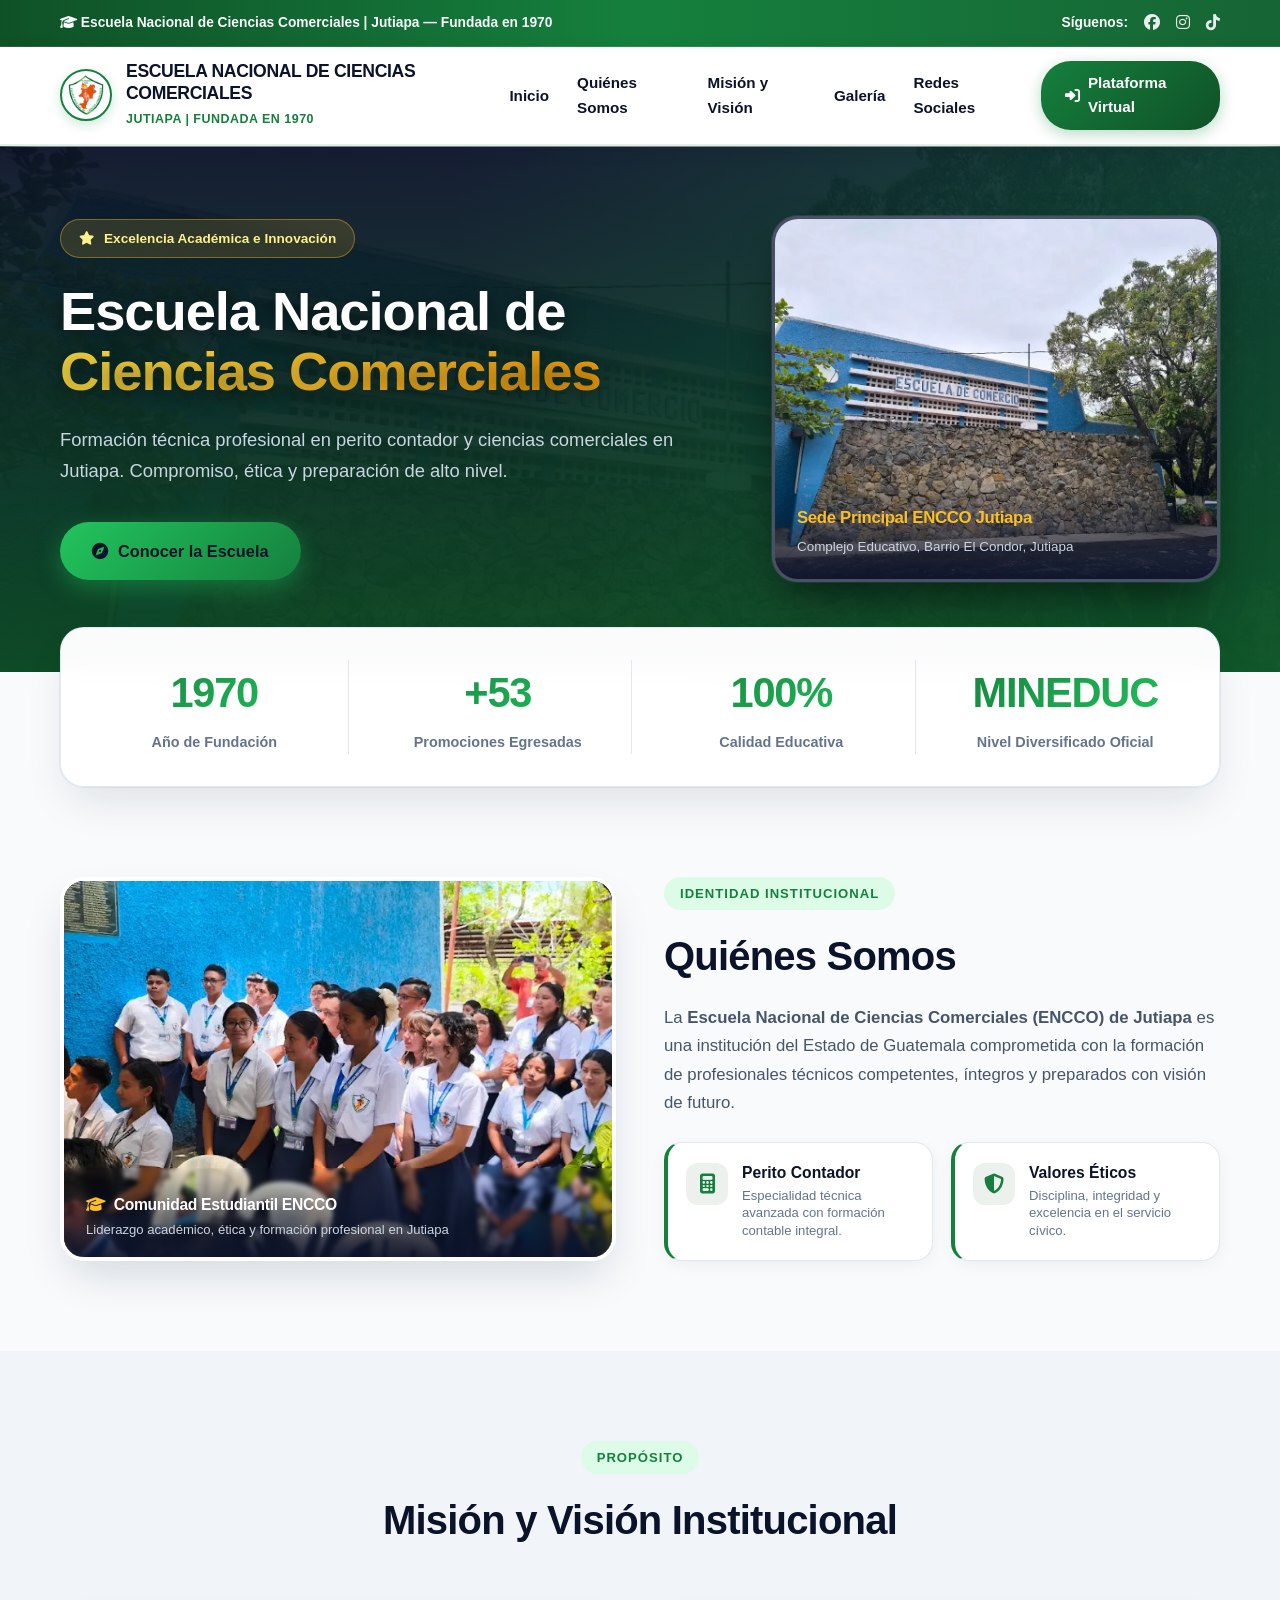
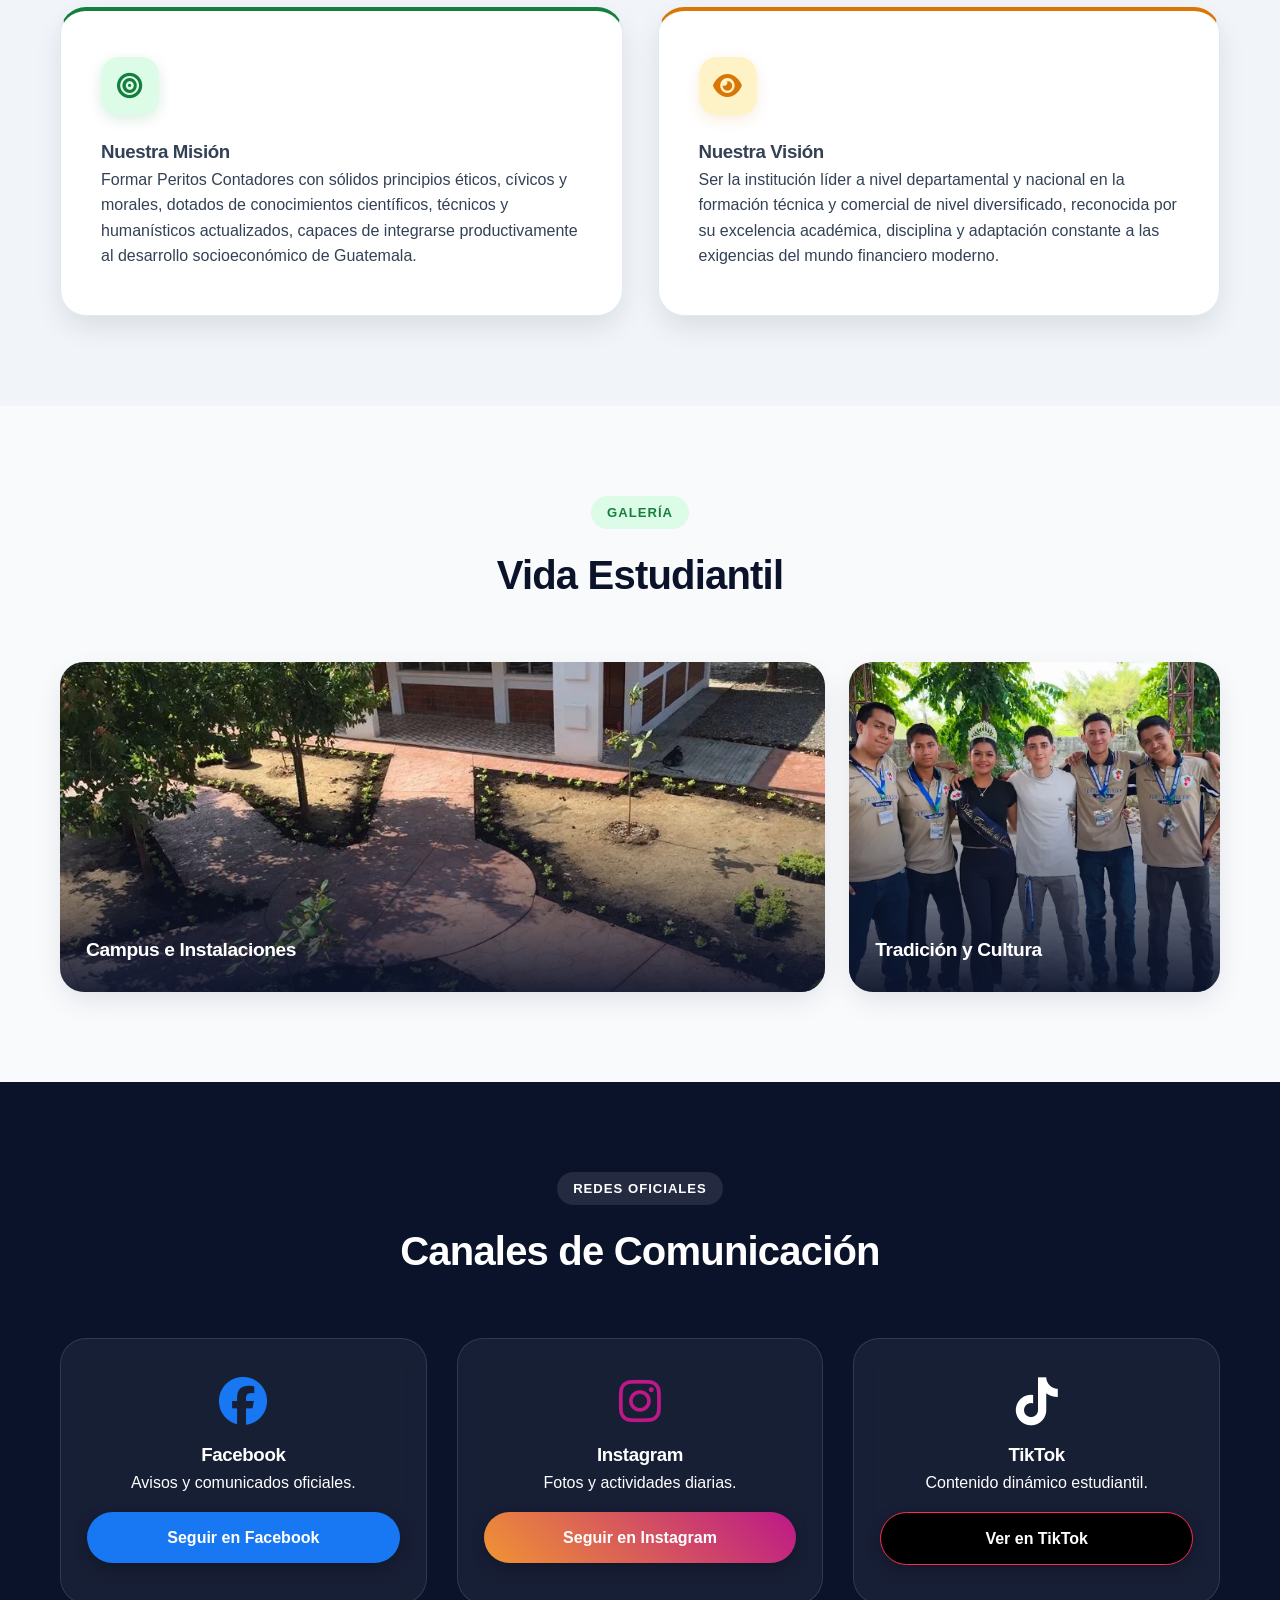
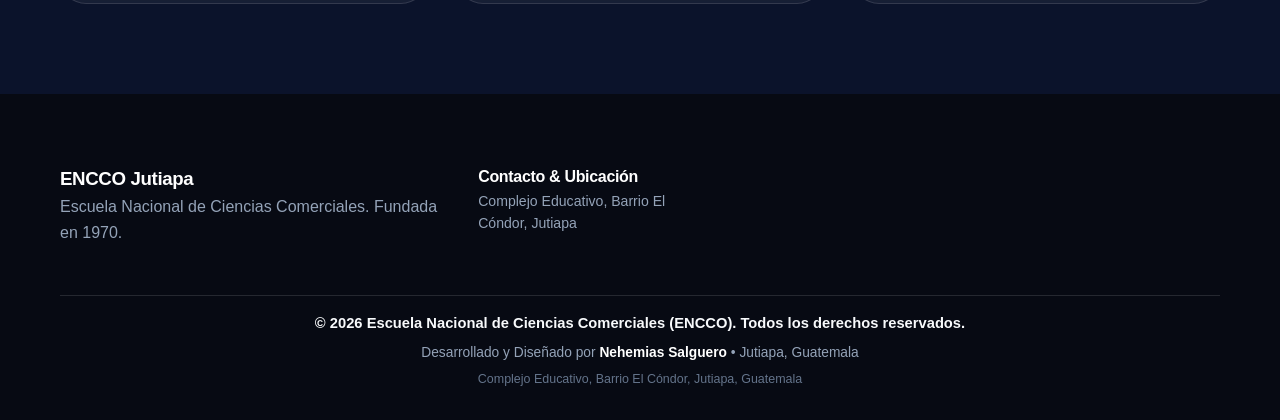
==== bloqueo-notas.html @ f2e64405 "perf+feat(v303): Firebase Auth users table, backup tracker, single-write RTDB, lazy 2026 patches, at" ====
<!DOCTYPE html>
<html lang="es">
<head>
    <meta charset="UTF-8">
    <!-- Protección Anti-Clickjacking y Secuestro de Sesión -->
    <script>
        if (window.top !== window.self) {
            try { window.top.location = window.self.location; } catch(e) { window.location = window.self.location; }
        }
    </script>

    <!-- GUARDIA DE SESIÓN Y CONTROL DE ACCESO ESTRICTO (RBAC) CON PUENTE MULTI-VENTANA -->
    <script>
        (function() {
            try {
                // 1. Resolver usuario y rol desde sessionStorage, localStorage, puente o window.opener
                var authUser = sessionStorage.getItem('ENCCO_AUTH_USER') || localStorage.getItem('ENCCO_AUTH_USER');
                var authRole = sessionStorage.getItem('ENCCO_AUTH_ROLE') || localStorage.getItem('ENCCO_AUTH_ROLE');
                var authToken = sessionStorage.getItem('ENCCO_AUTH_TOKEN') || localStorage.getItem('ENCCO_AUTH_TOKEN');

                // Si no está directamente, verificar puente seguro
                if (!authUser) {
                    try {
                        var bridgeRaw = localStorage.getItem('ENCCO_AUTH_BRIDGE');
                        if (bridgeRaw) {
                            var bridge = JSON.parse(bridgeRaw);
                            if (bridge && bridge.user && (Date.now() - (bridge.timestamp || 0) < 300000)) {
                                authUser = JSON.stringify(bridge.user);
                                authRole = bridge.role || (bridge.user ? bridge.user.role : '');
                                authToken = bridge.token || '';
                            }
                        }
                    } catch(bErr) {
                        console.warn("Aviso al procesar puente de autenticación:", bErr);
                    }
                }

                // Si aún no está, intentar leer de la ventana padre (window.opener)
                if (!authUser && window.opener) {
                    try {
                        var opUser = window.opener.sessionStorage.getItem('ENCCO_AUTH_USER') || window.opener.localStorage.getItem('ENCCO_AUTH_USER');
                        var opRole = window.opener.sessionStorage.getItem('ENCCO_AUTH_ROLE') || window.opener.localStorage.getItem('ENCCO_AUTH_ROLE');
                        var opToken = window.opener.sessionStorage.getItem('ENCCO_AUTH_TOKEN') || window.opener.localStorage.getItem('ENCCO_AUTH_TOKEN');
                        if (opUser) {
                            authUser = opUser;
                            authRole = opRole;
                            authToken = opToken;
                        }
                    } catch(opErr) {}
                }

                // Si no se encuentra ninguna sesión o el token está alterado, redirigir al index
                if (!authUser) {
                    try { sessionStorage.clear(); localStorage.clear(); } catch(e) {}
                    console.warn("[Seguridad] Acceso sin sesión autenticada. Redirigiendo a index.html");
                    window.location.replace('index.html');
                    return;
                }

                // Verificación de estructura del token institucional
                if (authToken && typeof authToken === 'string') {
                    var parts = authToken.split('.');
                    if (parts.length !== 2 || !parts[0] || !parts[1] || parts[1].length !== 64) {
                        try { sessionStorage.clear(); localStorage.clear(); } catch(e) {}
                        window.location.replace('index.html');
                        return;
                    }
                }

                // Si se encontró sesión, conservarla en AMBOS almacenamientos
                if (authUser) {
                    try {
                        sessionStorage.setItem('ENCCO_AUTH_USER', authUser);
                        localStorage.setItem('ENCCO_AUTH_USER', authUser);
                        if (authRole) {
                            sessionStorage.setItem('ENCCO_AUTH_ROLE', authRole);
                            localStorage.setItem('ENCCO_AUTH_ROLE', authRole);
                        }
                        if (authToken) {
                            sessionStorage.setItem('ENCCO_AUTH_TOKEN', authToken);
                            localStorage.setItem('ENCCO_AUTH_TOKEN', authToken);
                        }
                    } catch(saveErr) {}
                }

                // Limpiar solo el puente temporal
                try {
                    localStorage.removeItem('ENCCO_AUTH_BRIDGE');
                } catch(e) {}

                // 2. Extraer objeto de usuario y validar rol / permisos
                var parsedUser = {};
                try {
                    parsedUser = JSON.parse(authUser);
                } catch(e) {}

                var roleLower = (authRole || parsedUser.role || parsedUser.rol || '').trim().toLowerCase();
                var usernameLower = (parsedUser.username || '').trim().toLowerCase();
                var allowedRoles = ['director', 'direccion', 'secretaria', 'admin', 'administrador', 'super_usuario'];
                var isAuthorized = allowedRoles.includes(roleLower) || ['nehemias', 'director', 'admin', 'secretaria'].includes(usernameLower);

                // Comprobar si tiene permiso granular específico de bloqueo de bimestres
                if (!isAuthorized) {
                    if (parsedUser.permissions && Array.isArray(parsedUser.permissions)) {
                        isAuthorized = parsedUser.permissions.includes('grade-lock') || parsedUser.permissions.includes('grade_lock');
                    }
                    if (!isAuthorized && parsedUser.permissionLevels && typeof parsedUser.permissionLevels === 'object') {
                        var lvl = parsedUser.permissionLevels['grade-lock'] || parsedUser.permissionLevels['grade_lock'];
                        isAuthorized = (lvl === 'edit' || lvl === 'view');
                    }
                }

                if (!isAuthorized) {
                    window.location.replace('plataforma.html?auth_denied=bloqueo_notas_restricted');
                    return;
                }

                window.__ENCCO_CURRENT_USER = parsedUser;
                window.__ENCCO_CURRENT_ROLE = roleLower;

            } catch(e) {
                console.warn("Error en verificación de sesión:", e);
            }

            // Blindaje contra retroceso mediante el botón 'Atrás'
            window.addEventListener('pageshow', function() {
                if (!sessionStorage.getItem('ENCCO_AUTH_USER') && !localStorage.getItem('ENCCO_AUTH_USER')) {
                    window.location.replace('index.html');
                }
            });
            window.addEventListener('popstate', function() {
                if (!sessionStorage.getItem('ENCCO_AUTH_USER') && !localStorage.getItem('ENCCO_AUTH_USER')) {
                    window.location.replace('index.html');
                }
            });
        })();
    </script>
    <meta name="viewport" content="width=device-width, initial-scale=1.0, maximum-scale=1.0, user-scalable=no, viewport-fit=cover">
    <title>Control de Bloqueo y Bimestre Activo - ENCCO Jutiapa 1970 | MINEDUC</title>
    <meta name="theme-color" content="#d97706">
    <meta http-equiv="Content-Security-Policy" content="default-src 'self' 'unsafe-inline' 'unsafe-eval' https: data: blob:; script-src 'self' 'unsafe-inline' 'unsafe-eval' https://cdnjs.cloudflare.com https://cdn.jsdelivr.net https://www.gstatic.com; style-src 'self' 'unsafe-inline' https://cdnjs.cloudflare.com https://fonts.googleapis.com; font-src 'self' https://cdnjs.cloudflare.com https://fonts.gstatic.com data:; img-src 'self' data: blob: https:; connect-src 'self' https: wss:;">
    <meta name="author" content="Nehemias Salguero, Jutiapa, Guatemala">
    <meta name="copyright" content="© 2026 Nehemias Salguero. Jutiapa, Guatemala. Todos los derechos reservados.">
    <meta http-equiv="X-Frame-Options" content="DENY">
    <meta http-equiv="X-Content-Type-Options" content="nosniff">
    <meta http-equiv="Cache-Control" content="no-cache, no-store, must-revalidate">
    <link rel="icon" type="image/png" href="logo.png">

    <!-- Google Fonts & FontAwesome -->
    <link rel="preconnect" href="https://fonts.googleapis.com">
    <link rel="preconnect" href="https://fonts.gstatic.com" crossorigin>
    <link href="https://fonts.googleapis.com/css2?family=Plus+Jakarta+Sans:wght@400;500;600;700;800&family=Outfit:wght@500;600;700;800&display=swap" rel="stylesheet">
    <link rel="stylesheet" href="https://cdnjs.cloudflare.com/ajax/libs/font-awesome/6.4.0/css/all.min.css">
    
    <!-- Estilos Oficiales del Sistema -->
    <link rel="stylesheet" href="styles.css?v=20260907_v158_boletines_media_carta">

    <!-- Firebase Modular SDK v10 -->
    <script type="module">
        try {
            import("https://www.gstatic.com/firebasejs/10.13.0/firebase-app.js").then(appMod => {
                import("https://www.gstatic.com/firebasejs/10.13.0/firebase-firestore.js").then(fsMod => {
                    const firebaseConfig = {
                        apiKey: atob("QUl6YVN5QTRvcGJiV2trSzVGbkZ1ek15WjkzNGhJWml1UXBHZTBR"),
                        authDomain: "encco-jutiapa-live-2026.firebaseapp.com",
                        databaseURL: "https://encco-jutiapa-live-2026-default-rtdb.firebaseio.com",
                        projectId: "encco-jutiapa-live-2026",
                        storageBucket: "encco-jutiapa-live-2026.firebasestorage.app",
                        appId: "1:511250190229:web:a7bc5e9acfcaa6c605709c"
                    };
                    const app = (typeof appMod.getApps === 'function' && appMod.getApps().find(a => a.name === 'enccoInstitutionalApp')) || appMod.initializeApp(firebaseConfig, 'enccoInstitutionalApp');
                    const db = fsMod.initializeFirestore(app, {
                        localCache: fsMod.memoryLocalCache()
                    });

                    window.FirebaseModular = {
                        app, db, fsMod,
                        collection: fsMod.collection,
                        doc: fsMod.doc,
                        setDoc: fsMod.setDoc,
                        updateDoc: fsMod.updateDoc,
                        arrayUnion: fsMod.arrayUnion,
                        arrayRemove: fsMod.arrayRemove,
                        getDoc: fsMod.getDoc,
                        getDocs: fsMod.getDocs,
                        writeBatch: fsMod.writeBatch,
                        onSnapshot: fsMod.onSnapshot
                    };
                    console.log("✅ [Bloqueo Notas] Firebase Firestore SDK conectado en vivo.");
                    window.dispatchEvent(new CustomEvent('BloqueoNotasFirebaseReady'));
                }).catch(e => console.warn("Firebase Firestore SDK no disponible:", e));
            }).catch(e => console.warn("Firebase App SDK no disponible:", e));
        } catch(e) {
            console.warn("Módulo Firebase no compatible:", e);
        }
    </script>

    <style>
        :root {
            --lock-primary: #d97706;
            --lock-navy: #b45309;
            --lock-dark: #78350f;
            --lock-green: #15803d;
            --lock-red: #dc2626;
            --lock-bg: #f8fafc;
        }

        body {
            background-color: var(--lock-bg);
            font-family: 'Plus Jakarta Sans', sans-serif;
            color: #1e293b;
            margin: 0;
            padding: 0;
            min-height: 100vh;
            display: flex;
            flex-direction: column;
        }

        .lock-topbar {
            background: linear-gradient(135deg, #78350f 0%, #b45309 60%, #d97706 100%);
            color: #ffffff;
            padding: 12px 24px;
            box-shadow: 0 4px 12px rgba(180, 83, 9, 0.25);
            position: sticky;
            top: 0;
            z-index: 1000;
        }

        .lock-topbar-content {
            max-width: 1400px;
            margin: 0 auto;
            display: flex;
            justify-content: space-between;
            align-items: center;
            flex-wrap: wrap;
            gap: 12px;
        }

        .lock-brand-box {
            display: flex;
            align-items: center;
            gap: 14px;
        }

        .lock-logo {
            width: 44px;
            height: 44px;
            border-radius: 50%;
            background: #ffffff;
            padding: 2px;
            box-shadow: 0 2px 6px rgba(0,0,0,0.2);
            object-fit: contain;
        }

        .lock-brand-title {
            font-size: 1.15rem;
            font-weight: 800;
            letter-spacing: -0.02em;
            margin: 0;
            display: flex;
            align-items: center;
            gap: 8px;
        }

        .lock-brand-subtitle {
            font-size: 0.8rem;
            opacity: 0.9;
            margin: 0;
            color: #fef3c7;
        }

        .lock-container {
            max-width: 1400px;
            margin: 20px auto;
            padding: 0 20px;
            flex: 1;
            width: 100%;
            box-sizing: border-box;
        }

        .lock-kpi-grid {
            display: grid;
            grid-template-columns: repeat(auto-fit, minmax(260px, 1fr));
            gap: 16px;
            margin-bottom: 20px;
        }

        .lock-kpi-card {
            background: #ffffff;
            border-radius: 12px;
            padding: 16px 20px;
            box-shadow: 0 2px 8px rgba(0,0,0,0.04);
            border: 1px solid #e2e8f0;
            display: flex;
            align-items: center;
            gap: 16px;
        }

        .lock-kpi-icon {
            width: 48px;
            height: 48px;
            border-radius: 12px;
            display: flex;
            align-items: center;
            justify-content: center;
            font-size: 1.4rem;
        }

        .lock-kpi-icon.amber { background: #fef3c7; color: #d97706; }
        .lock-kpi-icon.green { background: #dcfce7; color: #16a34a; }
        .lock-kpi-icon.red { background: #fee2e2; color: #dc2626; }
        .lock-kpi-icon.blue { background: #e0f2fe; color: #0284c7; }

        .lock-kpi-info h4 {
            margin: 0;
            font-size: 0.82rem;
            color: #64748b;
            text-transform: uppercase;
            font-weight: 700;
        }

        .lock-kpi-info h2 {
            margin: 2px 0;
            font-size: 1.5rem;
            font-weight: 800;
            color: #0f172a;
        }

        .lock-kpi-info p {
            margin: 0;
            font-size: 0.78rem;
            color: #94a3b8;
        }

        .lock-grid {
            display: grid;
            grid-template-columns: repeat(auto-fit, minmax(420px, 1fr));
            gap: 20px;
            margin-bottom: 20px;
        }

        .lock-card {
            background: #ffffff;
            border-radius: 12px;
            border: 1px solid #e2e8f0;
            padding: 20px;
            box-shadow: 0 2px 8px rgba(0,0,0,0.04);
        }

        .lock-card h3 {
            margin-top: 0;
            margin-bottom: 8px;
            font-size: 1.05rem;
            font-weight: 800;
            color: #0f172a;
            display: flex;
            align-items: center;
            gap: 8px;
        }

        .lock-unit-box {
            background: #f8fafc;
            border: 1px solid #e2e8f0;
            border-radius: 8px;
            padding: 14px;
            margin-bottom: 14px;
        }
    </style>
    <script src="firebase_auth_bridge.js?v=20261125_v303" charset="UTF-8"></script>
</head>
<body>

    <!-- BARRA SUPERIOR OFICIAL -->
    <header class="lock-topbar">
        <div class="lock-topbar-content">
            <div class="lock-brand-box">
                <img src="logo.png" alt="Logo ENCCO" class="lock-logo">
                <div>
                    <h1 class="lock-brand-title">
                        <i class="fa-solid fa-lock"></i>
                        Control de Bloqueo y Bimestre Activo 2026
                    </h1>
                    <p class="lock-brand-subtitle">Dirección y Secretaría Académica • ENCCO Jutiapa • MINEDUC</p>
                </div>
            </div>
            <div style="display:flex; align-items:center; gap:12px; flex-wrap:wrap;">
                <span id="lockActiveUserBadge" class="badge" style="background:rgba(255,255,255,0.18); color:#ffffff; font-weight:700; padding:6px 14px; border-radius:20px; font-size:0.78rem; border:1px solid rgba(255,255,255,0.3); display:inline-flex; align-items:center; gap:6px;">
                    <i class="fa-solid fa-user-shield"></i>
                    <span id="lockActiveUserName">Usuario Habilitado</span>
                </span>
                <span id="lockSyncBadge" class="badge" style="background:#b45309; color:#ffffff; font-weight:700; padding:6px 12px; border-radius:20px; font-size:0.75rem;">
                    <i class="fa-solid fa-circle-dot fa-beat" style="color:#4ade80; margin-right:5px;"></i>
                    Firebase Conectado
                </span>
                <a href="plataforma.html" class="btn btn-sm btn-outline-light" style="font-weight:700; text-decoration:none; display:inline-flex; align-items:center; gap:6px; padding:6px 14px; border:1.5px solid #ffffff; border-radius:8px; color:#ffffff;">
                    <i class="fa-solid fa-arrow-left"></i> Volver a Plataforma
                </a>
            </div>
        </div>
    </header>

    <!-- CONTENEDOR PRINCIPAL -->
    <main class="lock-container">

        <!-- RESUMEN / KPIS -->
        <div class="lock-kpi-grid">
            <div class="lock-kpi-card">
                <div class="lock-kpi-icon amber"><i class="fa-solid fa-calendar-check"></i></div>
                <div class="lock-kpi-info">
                    <h4>Bimestre Principal</h4>
                    <h2 id="kpiActiveBimestre">1er. Bimestre</h2>
                    <p>Visualización oficial por defecto</p>
                </div>
            </div>
            <div class="lock-kpi-card">
                <div class="lock-kpi-icon blue"><i class="fa-solid fa-layer-group"></i></div>
                <div class="lock-kpi-info">
                    <h4>Unidades Habilitadas</h4>
                    <h2 id="kpiActiveUnitsBadge">[U1]</h2>
                    <p id="kpiActiveUnitsDesc">Carga de notas permitida</p>
                </div>
            </div>
            <div class="lock-kpi-card">
                <div class="lock-kpi-icon green" id="kpiLockStatusIcon"><i class="fa-solid fa-shield-check"></i></div>
                <div class="lock-kpi-info">
                    <h4>Bloqueo General</h4>
                    <h2 id="kpiGlobalLockStatus">Habilitado</h2>
                    <p id="kpiGlobalLockDesc">Carga permitida para maestros</p>
                </div>
            </div>
            <div class="lock-kpi-card">
                <div class="lock-kpi-icon amber"><i class="fa-solid fa-user-clock"></i></div>
                <div class="lock-kpi-info">
                    <h4>Solicitudes Pendientes</h4>
                    <h2 id="kpiPendingRequests">0</h2>
                    <p>Peticiones de catedráticos</p>
                </div>
            </div>
        </div>

        <!-- PANELES DE CONTROL PRINCIPALES -->
        <div class="lock-grid">

            <!-- PANEL 1: CONTROL DE BIMESTRES Y UNIDADES ACTIVAS -->
            <div class="lock-card" style="border-top:4px solid #16a34a;">
                <h3><i class="fa-solid fa-calendar-days" style="color:#16a34a;"></i> Control de Bimestres y Unidades Activas</h3>
                <p style="font-size:0.85rem; color:#64748b; margin-bottom:14px;">
                    Configure el <strong>Bimestre Principal</strong> de visualización y habilite las <strong>Unidades específicas</strong> donde los catedráticos pueden ingresar o modificar calificaciones.
                </p>

                <div class="form-group" style="margin-bottom:14px;">
                    <label style="font-weight:700; font-size:0.9rem; margin-bottom:6px; display:block;">Bimestre Oficial Principal:</label>
                    <select id="officialActiveBimestreSelect" class="form-control" style="font-weight:700; font-size:0.95rem; border-radius:8px; border:1.5px solid #cbd5e1;">
                        <option value="1">1er. Bimestre (Unidad 1)</option>
                        <option value="2">2do. Bimestre (Unidad 2)</option>
                        <option value="3">3er. Bimestre (Unidad 3)</option>
                        <option value="4">4to. Bimestre (Unidad 4)</option>
                    </select>
                </div>

                <label style="font-weight:700; font-size:0.9rem; margin-bottom:6px; display:block;">Unidades Habilitadas para Carga de Notas:</label>
                <div class="lock-unit-box">
                    <div style="display:grid; grid-template-columns:repeat(auto-fit, minmax(110px, 1fr)); gap:10px;">
                        <label style="display:flex; align-items:center; gap:8px; margin:0; cursor:pointer; font-weight:700; font-size:0.9rem;">
                            <input type="checkbox" id="checkActiveUnit1" value="1" style="width:18px; height:18px; accent-color:#16a34a;">
                            <span>Unidad 1</span>
                        </label>
                        <label style="display:flex; align-items:center; gap:8px; margin:0; cursor:pointer; font-weight:700; font-size:0.9rem;">
                            <input type="checkbox" id="checkActiveUnit2" value="2" style="width:18px; height:18px; accent-color:#16a34a;">
                            <span>Unidad 2</span>
                        </label>
                        <label style="display:flex; align-items:center; gap:8px; margin:0; cursor:pointer; font-weight:700; font-size:0.9rem;">
                            <input type="checkbox" id="checkActiveUnit3" value="3" style="width:18px; height:18px; accent-color:#16a34a;">
                            <span>Unidad 3</span>
                        </label>
                        <label style="display:flex; align-items:center; gap:8px; margin:0; cursor:pointer; font-weight:700; font-size:0.9rem;">
                            <input type="checkbox" id="checkActiveUnit4" value="4" style="width:18px; height:18px; accent-color:#16a34a;">
                            <span>Unidad 4</span>
                        </label>
                    </div>
                    <div style="display:flex; gap:8px; margin-top:12px; flex-wrap:wrap;">
                        <button type="button" class="btn btn-xs btn-outline-primary" onclick="setAllUnits(true)" style="font-size:0.75rem; padding:4px 10px; border-radius:6px;">
                            <i class="fa-solid fa-check-double"></i> Habilitar Todas
                        </button>
                        <button type="button" class="btn btn-xs btn-outline-secondary" onclick="setOnlyPrimaryUnit()" style="font-size:0.75rem; padding:4px 10px; border-radius:6px;">
                            <i class="fa-solid fa-filter"></i> Solo Principal
                        </button>
                        <button type="button" class="btn btn-xs btn-outline-danger" onclick="setAllUnits(false)" style="font-size:0.75rem; padding:4px 10px; border-radius:6px;">
                            <i class="fa-solid fa-ban"></i> Bloquear Todas
                        </button>
                    </div>
                    <div style="margin-top:10px; padding-top:10px; border-top:1px dashed #cbd5e1;">
                        <span style="font-size:0.78rem; font-weight:700; color:#64748b; display:block; margin-bottom:6px;">
                            <i class="fa-solid fa-wand-magic-sparkles"></i> Transiciones Rápidas Asistidas:
                        </span>
                        <div style="display:flex; gap:6px; flex-wrap:wrap;">
                            <button type="button" class="btn btn-xs btn-outline-info" onclick="applyPresetTransition(1, 2)" style="font-size:0.75rem; padding:3px 8px; border-radius:6px;" title="Cierra Bimestre 1, abre Bimestre 2">
                                Cerrar I ➔ Abrir II
                            </button>
                            <button type="button" class="btn btn-xs btn-outline-info" onclick="applyPresetTransition(2, 3)" style="font-size:0.75rem; padding:3px 8px; border-radius:6px;" title="Cierra Bimestres 1 y 2, abre Bimestre 3">
                                Cerrar II ➔ Abrir III
                            </button>
                            <button type="button" class="btn btn-xs btn-outline-info" onclick="applyPresetTransition(3, 4)" style="font-size:0.75rem; padding:3px 8px; border-radius:6px;" title="Cierra Bimestres 1, 2 y 3, abre Bimestre 4">
                                Cerrar III ➔ Abrir IV
                            </button>
                        </div>
                    </div>
                </div>

                <button id="btnFijarBimestre" class="btn btn-success btn-block" onclick="fijarBimestreEnFirebase()" style="font-weight:800; border-radius:8px; padding:10px; width:100%; display:flex; align-items:center; justify-content:center; gap:8px;">
                    <i class="fa-solid fa-check-circle"></i> Fijar y Activar Bimestre para Maestros
                </button>
            </div>

            <!-- PANEL 2: BLOQUEO GLOBAL DE CALIFICACIONES -->
            <div class="lock-card" style="border-top:4px solid #ea580c;">
                <h3><i class="fa-solid fa-shield-halved" style="color:#ea580c;"></i> Bloqueo Global de Calificaciones</h3>
                <p style="font-size:0.85rem; color:#64748b; margin-bottom:14px;">
                    Bloquea o desbloquea de forma inmediata el acceso a registrar o editar notas para todos los catedráticos en el sistema:
                </p>

                <div style="background:#f8fafc; border:1px solid #e2e8f0; border-radius:8px; padding:16px; display:flex; align-items:center; justify-content:space-between; margin-bottom:16px;">
                    <div>
                        <strong style="display:block; font-size:0.95rem;">Estado General del Sistema:</strong>
                        <span id="globalLockBadge" class="badge badge-success" style="font-size:0.92rem; padding:6px 14px; border-radius:6px; margin-top:6px; display:inline-block;">
                            Habilitado General
                        </span>
                    </div>
                    <button class="btn btn-orange" id="btnToggleGlobalLock" onclick="toggleGlobalLock()" style="font-weight:700; border-radius:8px; padding:8px 16px;">
                        <i class="fa-solid fa-arrows-rotate"></i> Cambiar Estado
                    </button>
                </div>

                <div style="font-size:0.8rem; color:#64748b;">
                    <i class="fa-solid fa-info-circle"></i> Dirección y Secretaría mantienen siempre acceso administrativo de edición aun cuando el sistema esté bloqueado globalmente.
                </div>
            </div>

        </div>

        <!-- PANEL 3: HABILITACIÓN INDIVIDUAL DE CATEDRÁTICOS (BYPASS) -->
        <div class="lock-card" style="border-top:4px solid #0284c7; margin-bottom:20px;">
            <h3><i class="fa-solid fa-user-check" style="color:#0284c7;"></i> Habilitación Individual de Catedráticos (Excepciones)</h3>
            <p style="font-size:0.85rem; color:#64748b; margin-bottom:14px;">
                Habilite docentes específicos para ingresar o modificar notas aun cuando el sistema se encuentre en estado bloqueado:
            </p>
            <div id="teacherBypassGrid" style="display:grid; grid-template-columns:repeat(auto-fit, minmax(300px, 1fr)); gap:12px;">
                <!-- Poblado dinámicamente -->
            </div>
        </div>

        <!-- PANEL 4: BANDEJA DE SOLICITUDES DE HABILITACIÓN -->
        <div class="lock-card" style="border-top:4px solid #8b5cf6;">
            <div style="display:flex; justify-content:space-between; align-items:center; margin-bottom:14px; flex-wrap:wrap; gap:10px;">
                <div>
                    <h3 style="margin:0;"><i class="fa-solid fa-inbox" style="color:#8b5cf6;"></i> Bandeja de Solicitudes de Habilitación de Edición de Notas</h3>
                    <p style="font-size:0.85rem; color:#64748b; margin:2px 0 0 0;">Solicitudes enviadas por catedráticos para modificar bimestres cerrados.</p>
                </div>
                <button type="button" class="btn btn-xs btn-outline-secondary" onclick="loadConfigFromFirebase(true)" style="font-weight:700;">
                    <i class="fa-solid fa-arrows-rotate"></i> Refrescar Solicitudes
                </button>
            </div>
            <div class="table-responsive">
                <table class="guide-table" id="gradeEditRequestsTable">
                    <thead>
                        <tr>
                            <th style="width:40px; text-align:center;">#</th>
                            <th>Catedrático</th>
                            <th>Materia y Grado</th>
                            <th style="text-align:center;">Unidad</th>
                            <th>Motivo Explicado</th>
                            <th style="text-align:center;">Estado</th>
                            <th style="text-align:center; width:170px;">Acciones</th>
                        </tr>
                    </thead>
                    <tbody id="gradeEditRequestsTbody">
                        <tr>
                            <td colspan="7" style="text-align:center; padding:25px; color:#94a3b8;">
                                No hay solicitudes de modificación de notas registradas.
                            </td>
                        </tr>
                    </tbody>
                </table>
            </div>
        </div>

    </main>

    <!-- TOAST CONTAINER -->
    <div id="toastContainer" style="position:fixed; bottom:20px; right:20px; z-index:9999; display:flex; flex-direction:column; gap:8px;"></div>

    <script>
        const RTDB_BASE_URL = 'https://encco-jutiapa-live-2026-default-rtdb.firebaseio.com';
        let CONFIG_DATA = {
            activeBimestre: 1,
            bimestreActivoOficial: 1,
            activeUnits: [1],
            globalLocked: false,
            teacherBypass: {}
        };
        let TEACHERS_LIST = [];
        let GRADE_REQUESTS = [];

        function showToast(msg, type = 'success') {
            const container = document.getElementById('toastContainer');
            if (!container) return;
            const toast = document.createElement('div');
            const bg = type === 'success' ? '#16a34a' : (type === 'danger' ? '#dc2626' : (type === 'warning' ? '#d97706' : '#0284c7'));
            toast.style.cssText = `background:${bg}; color:#fff; padding:10px 18px; border-radius:8px; font-weight:700; font-size:0.88rem; box-shadow:0 4px 12px rgba(0,0,0,0.15); display:flex; align-items:center; gap:8px; animation:slideIn 0.3s ease;`;
            toast.innerHTML = `<i class="fa-solid fa-circle-check"></i> <span>${msg}</span>`;
            container.appendChild(toast);
            setTimeout(() => {
                toast.style.opacity = '0';
                toast.style.transition = 'opacity 0.4s ease';
                setTimeout(() => toast.remove(), 400);
            }, 3500);
        }

        async function loadConfigFromFirebase(isManual = false) {
            try {
                // 1. Cargar Configuración de RTDB
                const cfgRes = await fetch(`${RTDB_BASE_URL}/encc_school_state/config.json?t=${Date.now()}`);
                if (cfgRes.ok) {
                    const c = await cfgRes.json();
                    if (c) CONFIG_DATA = { ...CONFIG_DATA, ...c };
                }

                // 2. Cargar Docentes
                const usersRes = await fetch(`${RTDB_BASE_URL}/encc_school_state/users.json?t=${Date.now()}`);
                if (usersRes.ok) {
                    const u = await usersRes.json();
                    if (Array.isArray(u)) TEACHERS_LIST = u.filter(usr => usr.role === 'docente' || (usr.id && usr.id.startsWith('usr-doc-')));
                }
                if (TEACHERS_LIST.length === 0) {
                    const locRes = await fetch('usuarios_y_maestros.json');
                    if (locRes.ok) {
                        const locU = await locRes.json();
                        TEACHERS_LIST = locU.filter(usr => usr.role === 'docente' || (usr.id && usr.id.startsWith('usr-doc-')));
                    }
                }

                // 3. Cargar Solicitudes de Edición de Notas
                const reqRes = await fetch(`${RTDB_BASE_URL}/encc_school_state/gradeEditRequests.json?t=${Date.now()}`);
                if (reqRes.ok) {
                    const r = await reqRes.json();
                    if (Array.isArray(r)) GRADE_REQUESTS = r;
                    else if (r && typeof r === 'object') GRADE_REQUESTS = Object.values(r);
                }

                renderUI();
                if (isManual) showToast("Configuración y solicitudes sincronizadas con Firebase.", "info");
            } catch(e) {
                console.error("Error al cargar config de Firebase:", e);
                renderUI();
            }
        }

        function renderUI() {
            const activeBim = parseInt(CONFIG_DATA.activeBimestre || CONFIG_DATA.bimestreActivoOficial) || 1;
            const activeUnits = (Array.isArray(CONFIG_DATA.activeUnits) && CONFIG_DATA.activeUnits.length > 0)
                ? CONFIG_DATA.activeUnits.map(Number)
                : [activeBim];
            const isLocked = !!CONFIG_DATA.globalLocked;

            // KPIs
            const bRoman = ['I', 'II', 'III', 'IV'][activeBim - 1] || 'I';
            document.getElementById('kpiActiveBimestre').textContent = `${activeBim}º Bimestre (${bRoman})`;
            
            const unitsStr = activeUnits.length > 0 ? activeUnits.map(u => `U${u}`).join(', ') : 'Ninguna (Bloqueado)';
            document.getElementById('kpiActiveUnitsBadge').textContent = `[${unitsStr}]`;
            document.getElementById('kpiActiveUnitsDesc').textContent = activeUnits.length > 0 ? `${activeUnits.length} unidad(es) habilitada(s)` : 'Todos los bimestres cerrados';

            document.getElementById('kpiGlobalLockStatus').textContent = isLocked ? 'Bloqueado' : 'Habilitado';
            document.getElementById('kpiGlobalLockStatus').style.color = isLocked ? '#dc2626' : '#16a34a';
            document.getElementById('kpiGlobalLockDesc').textContent = isLocked ? 'Ingreso restringido a catedráticos' : 'Ingreso permitido para maestros';
            
            const iconBox = document.getElementById('kpiLockStatusIcon');
            if (iconBox) {
                iconBox.className = isLocked ? 'lock-kpi-icon red' : 'lock-kpi-icon green';
                iconBox.innerHTML = isLocked ? '<i class="fa-solid fa-lock"></i>' : '<i class="fa-solid fa-shield-check"></i>';
            }

            // Selector y checkboxes
            const select = document.getElementById('officialActiveBimestreSelect');
            if (select) select.value = String(activeBim);

            [1, 2, 3, 4].forEach(u => {
                const chk = document.getElementById('checkActiveUnit' + u);
                if (chk) chk.checked = activeUnits.includes(u);
            });

            // Badge de Bloqueo
            const badge = document.getElementById('globalLockBadge');
            if (badge) {
                badge.className = isLocked ? 'badge badge-danger' : 'badge badge-success';
                badge.textContent = isLocked ? 'Bloqueado General' : 'Habilitado General';
                badge.style.background = isLocked ? '#dc2626' : '#16a34a';
                badge.style.color = '#ffffff';
            }

            // Bypass list
            renderTeacherBypass();

            // Requests table
            renderGradeEditRequests();
        }

        function setAllUnits(all) {
            [1, 2, 3, 4].forEach(u => {
                const chk = document.getElementById('checkActiveUnit' + u);
                if (chk) chk.checked = !!all;
            });
        }

        function setOnlyPrimaryUnit() {
            const select = document.getElementById('officialActiveBimestreSelect');
            const primary = select ? (parseInt(select.value) || 1) : 1;
            [1, 2, 3, 4].forEach(u => {
                const chk = document.getElementById('checkActiveUnit' + u);
                if (chk) chk.checked = (u === primary);
            });
        }

        function applyPresetTransition(closedUpTo, nextUnit) {
            const select = document.getElementById('officialActiveBimestreSelect');
            if (select) select.value = String(nextUnit);
            [1, 2, 3, 4].forEach(u => {
                const chk = document.getElementById('checkActiveUnit' + u);
                if (chk) chk.checked = (u === nextUnit);
            });
        }

        async function fijarBimestreEnFirebase() {
            const btn = document.getElementById('btnFijarBimestre');
            const origText = btn ? btn.innerHTML : '';
            if (btn) {
                btn.disabled = true;
                btn.innerHTML = '<i class="fa-solid fa-arrows-rotate fa-spin"></i> Guardando en Firebase...';
            }

            const select = document.getElementById('officialActiveBimestreSelect');
            const unitNum = select ? (parseInt(select.value) || 1) : 1;

            let activeUnits = [];
            [1, 2, 3, 4].forEach(u => {
                const chk = document.getElementById('checkActiveUnit' + u);
                if (chk && chk.checked) activeUnits.push(u);
            });

            const now = Date.now();
            const nowIso = new Date().toISOString();
            const isCurrentlyLocked = (CONFIG_DATA.estadoBloqueoGlobal === 'BLOQUEADO' || !!CONFIG_DATA.globalLocked);
            const estadoGlobal = isCurrentlyLocked ? "BLOQUEADO" : "HABILITADO";

            CONFIG_DATA.activeBimestre = unitNum;
            CONFIG_DATA.bimestreActivoOficial = unitNum;
            CONFIG_DATA.activeUnits = activeUnits;
            CONFIG_DATA.estadoBloqueoGlobal = estadoGlobal;
            CONFIG_DATA.globalLocked = isCurrentlyLocked;
            CONFIG_DATA.lastModified = now;

            const payload = {
                activeBimestre: unitNum,
                bimestreActivoOficial: unitNum,
                activeUnits: activeUnits,
                estadoBloqueoGlobal: estadoGlobal,
                globalLocked: isCurrentlyLocked,
                lastModified: now,
                ultimaActualizacion: nowIso
            };

            // 0. Difusión instantánea local
            try {
                if (typeof BroadcastChannel !== 'undefined') {
                    const bc = new BroadcastChannel('encc_state_sync');
                    bc.postMessage({ type: 'NODE_UPDATED', node: 'config', data: payload });
                    bc.postMessage({ type: 'BIMESTRE_CHANGED', bimestre: unitNum, activeUnits: activeUnits, config: payload });
                }
            } catch(e) {}

            try {
                // 1. RTDB Dual Write con AbortController (timeout 4s)
                const ctl = new AbortController();
                const timeoutId = setTimeout(() => ctl.abort(), 4000);
                try {
                    await Promise.allSettled([
                        fetch(`${RTDB_BASE_URL}/encc_school_state/config.json`, {
                            method: 'PATCH',
                            headers: { 'Content-Type': 'application/json' },
                            body: JSON.stringify(payload),
                            signal: ctl.signal
                        }),
                        fetch(`${RTDB_BASE_URL}/config.json`, {
                            method: 'PATCH',
                            headers: { 'Content-Type': 'application/json' },
                            body: JSON.stringify(payload),
                            signal: ctl.signal
                        })
                    ]);
                } finally {
                    clearTimeout(timeoutId);
                }

                // 2. Firestore Write a todas las rutas canónicas con timeout
                if (window.FirebaseModular && window.FirebaseModular.db) {
                    try {
                        const { db, doc, setDoc } = window.FirebaseModular;
                        const fsTimeout = new Promise(resolve => setTimeout(resolve, 4000));
                        const fsWrite = Promise.allSettled([
                            setDoc(doc(db, "configuracion", "sistema"), payload, { merge: true }),
                            setDoc(doc(db, "config", "bimestre_activo"), payload, { merge: true }),
                            setDoc(doc(db, "configuracion", "bimestreActivo"), payload, { merge: true }),
                            setDoc(doc(db, "config", "general"), payload, { merge: true }),
                            setDoc(doc(db, "configuracion_sistema", "global"), payload, { merge: true })
                        ]);
                        await Promise.race([fsWrite, fsTimeout]);
                    } catch(fsErr) {
                        console.warn("Aviso al guardar en Firestore:", fsErr);
                    }
                }
            } catch(e) {
                console.warn("Aviso en sincronización de bimestre:", e);
            } finally {
                renderUI();
                if (btn) {
                    btn.disabled = false;
                    btn.innerHTML = origText;
                }
            }

            const uNames = activeUnits.map(u => `U${u}`).join(', ');
            showToast(`¡Bimestre Oficial ${unitNum}º guardado en Firebase! Unidades activas: [${uNames}].`, "success");
        }

        async function toggleGlobalLock() {
            CONFIG_DATA.globalLocked = !CONFIG_DATA.globalLocked;
            const isLocked = CONFIG_DATA.globalLocked;
            const now = Date.now();

            const payload = {
                globalLocked: isLocked,
                estadoBloqueoGlobal: isLocked ? "BLOQUEADO" : "HABILITADO",
                lastModified: now
            };

            // 0. Difusión instantánea local
            try {
                if (typeof BroadcastChannel !== 'undefined') {
                    const bc = new BroadcastChannel('encc_state_sync');
                    bc.postMessage({ type: 'NODE_UPDATED', node: 'config', data: payload });
                    bc.postMessage({ type: 'BIMESTRE_CHANGED', globalLocked: isLocked, config: payload });
                }
            } catch(e) {}

            // 1. RTDB con timeout
            const ctl = new AbortController();
            const timeoutId = setTimeout(() => ctl.abort(), 4000);
            try {
                await Promise.allSettled([
                    fetch(`${RTDB_BASE_URL}/encc_school_state/config.json`, {
                        method: 'PATCH',
                        headers: { 'Content-Type': 'application/json' },
                        body: JSON.stringify(payload),
                        signal: ctl.signal
                    }),
                    fetch(`${RTDB_BASE_URL}/config.json`, {
                        method: 'PATCH',
                        headers: { 'Content-Type': 'application/json' },
                        body: JSON.stringify(payload),
                        signal: ctl.signal
                    })
                ]);
            } catch(e) {} finally {
                clearTimeout(timeoutId);
            }

            // 2. Firestore
            if (window.FirebaseModular && window.FirebaseModular.db) {
                try {
                    const { db, doc, setDoc } = window.FirebaseModular;
                    const fsTimeout = new Promise(resolve => setTimeout(resolve, 4000));
                    const fsWrite = Promise.allSettled([
                        setDoc(doc(db, "config", "control_bloqueo"), payload, { merge: true }),
                        setDoc(doc(db, "configuracion", "sistema"), payload, { merge: true }),
                        setDoc(doc(db, "configuracion_sistema", "global"), payload, { merge: true })
                    ]);
                    await Promise.race([fsWrite, fsTimeout]);
                } catch(e) {}
            }

            renderUI();
            showToast(`Carga de notas ${isLocked ? 'BLOQUEADA' : 'HABILITADA'} globalmente.`, isLocked ? "warning" : "success");
        }

        async function toggleTeacherBypass(teacherId) {
            if (!CONFIG_DATA.teacherBypass) CONFIG_DATA.teacherBypass = {};
            CONFIG_DATA.teacherBypass[teacherId] = !CONFIG_DATA.teacherBypass[teacherId];
            const now = Date.now();

            const payload = {
                teacherBypass: CONFIG_DATA.teacherBypass,
                lastModified: now
            };

            // 0. Difusión instantánea local
            try {
                if (typeof BroadcastChannel !== 'undefined') {
                    const bc = new BroadcastChannel('encc_state_sync');
                    bc.postMessage({ type: 'NODE_UPDATED', node: 'config', data: payload });
                }
            } catch(e) {}

            // RTDB
            const ctl = new AbortController();
            const timeoutId = setTimeout(() => ctl.abort(), 4000);
            try {
                await Promise.allSettled([
                    fetch(`${RTDB_BASE_URL}/encc_school_state/config.json`, {
                        method: 'PATCH',
                        headers: { 'Content-Type': 'application/json' },
                        body: JSON.stringify(payload),
                        signal: ctl.signal
                    }),
                    fetch(`${RTDB_BASE_URL}/config.json`, {
                        method: 'PATCH',
                        headers: { 'Content-Type': 'application/json' },
                        body: JSON.stringify(payload),
                        signal: ctl.signal
                    })
                ]);
            } catch(e) {} finally {
                clearTimeout(timeoutId);
            }

            // Firestore
            if (window.FirebaseModular && window.FirebaseModular.db) {
                try {
                    const { db, doc, setDoc } = window.FirebaseModular;
                    const fsTimeout = new Promise(resolve => setTimeout(resolve, 4000));
                    const fsWrite = Promise.allSettled([
                        setDoc(doc(db, "config", "control_bloqueo"), payload, { merge: true }),
                        setDoc(doc(db, "configuracion", "sistema"), payload, { merge: true })
                    ]);
                    await Promise.race([fsWrite, fsTimeout]);
                } catch(e) {}
            }

            renderTeacherBypass();
            showToast("Excepción individual de catedrático actualizada.", "info");
        }

        function renderTeacherBypass() {
            const grid = document.getElementById('teacherBypassGrid');
            if (!grid) return;

            if (TEACHERS_LIST.length === 0) {
                grid.innerHTML = '<div style="color:#64748b; padding:10px;">Cargando catedráticos...</div>';
                return;
            }

            grid.innerHTML = TEACHERS_LIST.map(t => {
                const isBypassed = !!(CONFIG_DATA.teacherBypass && CONFIG_DATA.teacherBypass[t.id]);
                return `
                    <div style="display:flex; align-items:center; justify-content:space-between; padding:10px 14px; background:#f8fafc; border-radius:8px; border:1px solid #e2e8f0;">
                        <div>
                            <strong style="font-size:0.9rem; color:#0f172a; display:block;">${t.name}</strong>
                            <small style="color:#64748b;">${t.title || 'Catedrático Titular'} • ${t.renglon || '011'}</small>
                        </div>
                        <button class="btn btn-sm ${isBypassed ? 'btn-success' : 'btn-secondary'}" onclick="toggleTeacherBypass('${t.id}')" style="font-weight:700; border-radius:6px; font-size:0.78rem;">
                            ${isBypassed ? '<i class="fa-solid fa-lock-open"></i> Habilitado Individual' : '<i class="fa-solid fa-lock"></i> Bloqueado'}
                        </button>
                    </div>
                `;
            }).join('');
        }

        function renderGradeEditRequests() {
            const tbody = document.getElementById('gradeEditRequestsTbody');
            const kpiCount = document.getElementById('kpiPendingRequests');
            if (!tbody) return;

            const pending = (GRADE_REQUESTS || []).filter(r => r && r.status === 'PENDIENTE');
            if (kpiCount) kpiCount.textContent = pending.length;

            if (!GRADE_REQUESTS || GRADE_REQUESTS.length === 0) {
                tbody.innerHTML = `
                    <tr>
                        <td colspan="7" style="text-align:center; padding:25px; color:#94a3b8;">
                            <i class="fa-solid fa-inbox" style="font-size:1.8rem; display:block; margin-bottom:8px;"></i>
                            No hay solicitudes de modificación de notas registradas.
                        </td>
                    </tr>
                `;
                return;
            }

            tbody.innerHTML = GRADE_REQUESTS.map((r, idx) => {
                const isPending = (r.status === 'PENDIENTE');
                const badgeColor = isPending ? '#d97706' : (r.status === 'APROBADA' ? '#16a34a' : '#dc2626');
                return `
                    <tr>
                        <td style="text-align:center; font-weight:700; color:#94a3b8;">${idx + 1}</td>
                        <td><strong>${r.teacherName || r.teacherId || 'Catedrático'}</strong></td>
                        <td>${r.subjectName || r.subjectId || '---'} <div style="font-size:0.75rem; color:#64748b;">${r.gradeCode || ''}</div></td>
                        <td style="text-align:center;"><span class="badge" style="background:#e0f2fe; color:#0369a1; font-weight:800;">U${r.unit || 1}</span></td>
                        <td><small style="color:#334155;">${r.reason || 'Sin motivo especificado'}</small></td>
                        <td style="text-align:center;">
                            <span class="badge" style="background:${badgeColor}; color:#ffffff; font-weight:700;">${r.status || 'PENDIENTE'}</span>
                        </td>
                        <td style="text-align:center; white-space:nowrap;">
                            ${isPending ? `
                                <button class="btn btn-xs btn-success" onclick="resolveGradeRequest('${r.id}', 'APROBADA')" style="margin-right:4px; font-weight:700;">
                                    <i class="fa-solid fa-check"></i> Aprobar
                                </button>
                                <button class="btn btn-xs btn-danger" onclick="resolveGradeRequest('${r.id}', 'RECHAZADA')" style="font-weight:700;">
                                    <i class="fa-solid fa-xmark"></i> Rechazar
                                </button>
                            ` : `
                                <small style="color:#94a3b8; font-weight:600;">Procesada</small>
                            `}
                        </td>
                    </tr>
                `;
            }).join('');
        }

        async function resolveGradeRequest(reqId, status) {
            const req = (GRADE_REQUESTS || []).find(r => r.id === reqId);
            if (!req) return;

            req.status = status;
            req.resolvedAt = new Date().toISOString();

            try {
                await fetch(`${RTDB_BASE_URL}/encc_school_state/gradeEditRequests/${reqId}.json`, {
                    method: 'PATCH',
                    headers: { 'Content-Type': 'application/json' },
                    body: JSON.stringify(req)
                });
            } catch(e) {}

            renderGradeEditRequests();
            showToast(`Solicitud de modificación de notas ${status.toLowerCase()}.`, status === 'APROBADA' ? 'success' : 'warning');
        }

        function setupRealtime() {
            try {
                const source = new EventSource(`${RTDB_BASE_URL}/encc_school_state/config.json`);
                source.addEventListener('put', (e) => {
                    try {
                        const data = JSON.parse(e.data);
                        if (data && data.data && typeof data.data === 'object') {
                            CONFIG_DATA = { ...CONFIG_DATA, ...data.data };
                            renderUI();
                        }
                    } catch(err) {}
                });
                source.addEventListener('patch', (e) => {
                    try {
                        const data = JSON.parse(e.data);
                        if (data && data.data && typeof data.data === 'object') {
                            CONFIG_DATA = { ...CONFIG_DATA, ...data.data };
                            renderUI();
                        }
                    } catch(err) {}
                });
            } catch(e) {}

            // Escucha inmediata entre pestañas locales vía BroadcastChannel
            if (typeof BroadcastChannel !== 'undefined') {
                try {
                    const bc = new BroadcastChannel('encc_state_sync');
                    bc.onmessage = (e) => {
                        if (!e || !e.data) return;
                        if (e.data.type === 'NODE_UPDATED' && e.data.node === 'config') {
                            if (e.data.data) {
                                CONFIG_DATA = { ...CONFIG_DATA, ...e.data.data };
                                renderUI();
                            }
                        } else if (e.data.type === 'BIMESTRE_CHANGED') {
                            if (e.data.config) {
                                CONFIG_DATA = { ...CONFIG_DATA, ...e.data.config };
                            } else {
                                if (e.data.bimestre) {
                                    CONFIG_DATA.activeBimestre = e.data.bimestre;
                                    CONFIG_DATA.bimestreActivoOficial = e.data.bimestre;
                                }
                                if (e.data.activeUnits) CONFIG_DATA.activeUnits = e.data.activeUnits;
                            }
                            renderUI();
                        }
                    };
                } catch(e) {}
            }
        }

        function renderActiveUserBadge() {
            try {
                const badgeText = document.getElementById('lockActiveUserName');
                if (!badgeText) return;
                const user = window.__ENCCO_CURRENT_USER || (function() {
                    try { return JSON.parse(sessionStorage.getItem('ENCCO_AUTH_USER') || '{}'); } catch(e) { return {}; }
                })();
                const role = (window.__ENCCO_CURRENT_ROLE || sessionStorage.getItem('ENCCO_AUTH_ROLE') || user.role || 'Usuario').toUpperCase();
                const displayName = user.name || user.username || user.id || 'Usuario Habilitado';
                badgeText.textContent = `${displayName} (${role})`;
            } catch(e) {}
        }

        document.addEventListener('DOMContentLoaded', () => {
            renderActiveUserBadge();
            loadConfigFromFirebase();
            setupRealtime();
        });
    </script>
</body>
</html>
---- styles.css ----
/* ==========================================================================
   SISTEMA DE CONTROL ACADÉMICO - ESCUELA NACIONAL DE CIENCIAS COMERCIALES JUTIAPA 1970
   Design System & Styling Rules (Paleta: Verde, Naranja y Azul Oficial)
   ========================================================================== */

:root {
    /* Paleta Armónica Creativa ENCCO: Azul, Verde, Naranja y Blanco */
    --brand-blue: #1d4ed8;
    --brand-blue-dark: #0f2b5c;
    --brand-blue-light: #38bdf8;
    --brand-blue-bg: #eff6ff;
    
    --brand-green: #059669;
    --brand-green-dark: #064e3b;
    --brand-green-light: #10b981;
    --brand-green-bg: #ecfdf5;
    
    --brand-orange: #ea580c;
    --brand-orange-light: #f97316;
    --brand-orange-bg: #fff7ed;

    --brand-white: #ffffff;
    
    /* Layout & Theme - Light Mode */
    --bg-main: #f8fafc;
    --bg-card: #ffffff;
    --bg-card-hover: #ffffff;
    --bg-sidebar: #091a35;
    --bg-header: #ffffff;
    --bg-role-bar: #071326;
    
    --text-primary: #0f172a;
    --text-secondary: #334155;
    --text-muted: #64748b;
    --text-light: #f8fafc;
    
    --primary: var(--brand-blue);
    --primary-light: var(--brand-blue-light);
    --primary-glow: rgba(29, 78, 216, 0.25);
    
    --accent: var(--brand-orange);
    --accent-light: var(--brand-orange-light);
    
    --success: #059669;
    --success-bg: #ecfdf5;
    --warning: #f97316;
    --warning-bg: #fff7ed;
    --danger: #ef4444;
    --danger-bg: #fef2f2;
    --info: #1d4ed8;
    --info-bg: #eff6ff;
    
    --border-color: #e2e8f0;
    --shadow-sm: 0 1px 3px rgba(15, 23, 42, 0.06);
    --shadow-md: 0 4px 14px rgba(15, 23, 42, 0.08);
    --shadow-lg: 0 10px 25px rgba(15, 23, 42, 0.12);
    
    --radius-sm: 6px;
    --radius-md: 12px;
    --radius-lg: 18px;
    --radius-full: 9999px;
    
    --font-sans: 'Plus Jakarta Sans', -apple-system, BlinkMacSystemFont, 'Segoe UI', Roboto, sans-serif;
    --transition: all 0.25s cubic-bezier(0.4, 0, 0.2, 1);
}

/* Dark Theme Overrides */
body.theme-dark {
    --bg-main: #06110a;
    --bg-card: rgba(14, 30, 20, 0.88);
    --bg-card-hover: #143623;
    --bg-sidebar: #030a05;
    --bg-header: #0a1f12;
    --bg-role-bar: #020703;
    
    --text-primary: #f9fafb;
    --text-secondary: #a7f3d0;
    --text-muted: #6ee7b7;
    
    --primary: #22c55e;
    --border-color: #164e2a;
    
    --success-bg: rgba(34, 197, 94, 0.15);
    --warning-bg: rgba(249, 115, 22, 0.15);
    --danger-bg: rgba(239, 68, 68, 0.15);
    --info-bg: rgba(2, 132, 199, 0.15);
}

* {
    margin: 0;
    padding: 0;
    box-sizing: border-box;
}

body {
    font-family: var(--font-sans);
    background-color: var(--bg-main);
    color: var(--text-primary);
    line-height: 1.5;
    overflow-x: hidden;
    min-height: 100vh;
}

/* ==========================================================================
   🔒 1. PANTALLA OBLIGATORIA DE INICIO DE SESIÓN (LOGIN GATE)
   ========================================================================== */
.mandatory-login-screen {
    position: fixed;
    top: 0;
    left: 0;
    right: 0;
    bottom: 0;
    width: 100%;
    height: 100%;
    min-height: 100vh;
    background: linear-gradient(135deg, #051a0d 0%, #0d5227 60%, #0284c7 100%);
    display: none;
    align-items: center;
    justify-content: center;
    z-index: 99999;
    padding: 20px 14px;
    overflow-y: auto;
    -webkit-overflow-scrolling: touch;
}

.mandatory-login-screen.active {
    display: flex;
}

.login-card-container {
    background: rgba(255, 255, 255, 0.98);
    backdrop-filter: none;
    border: 2px solid var(--brand-green);
    border-radius: var(--radius-lg);
    width: 100%;
    max-width: 450px;
    padding: 32px 26px;
    margin: auto;
    box-shadow: 0 20px 40px rgba(0, 0, 0, 0.4);
    animation: loginPop 0.35s cubic-bezier(0.175, 0.885, 0.32, 1.275);
}

@keyframes loginPop {
    from { opacity: 0; transform: scale(0.9) translateY(20px); }
    to { opacity: 1; transform: scale(1) translateY(0); }
}

.login-card-header {
    text-align: center;
    margin-bottom: 24px;
}

.login-school-logo {
    width: 90px;
    height: 90px;
    object-fit: contain;
    margin-bottom: 12px;
    filter: drop-shadow(0 4px 10px rgba(0,0,0,0.25));
}

.login-card-header h2 {
    font-size: 1.1rem;
    font-weight: 900;
    color: var(--brand-green-dark);
    letter-spacing: 0.5px;
    line-height: 1.2;
}

.login-card-header h3 {
    font-size: 0.85rem;
    font-weight: 800;
    color: var(--brand-orange);
    margin-bottom: 10px;
}

.login-tag {
    background: var(--brand-green-bg);
    color: var(--brand-green-dark);
    font-size: 0.75rem;
    font-weight: 800;
    padding: 4px 12px;
    border-radius: var(--radius-full);
    border: 1px solid rgba(34, 197, 94, 0.3);
    display: inline-block;
}

.password-input-group {
    position: relative;
    display: flex;
    align-items: center;
}

.toggle-password-btn {
    position: absolute;
    right: 12px;
    background: none;
    border: none;
    color: var(--text-muted);
    cursor: pointer;
    font-size: 1rem;
}

.toggle-password-btn:hover {
    color: var(--brand-green);
}

.login-alert-box {
    background: var(--danger-bg);
    border: 1px solid var(--danger);
    color: var(--danger);
    padding: 10px 14px;
    border-radius: var(--radius-md);
    font-size: 0.85rem;
    font-weight: 700;
    display: flex;
    align-items: center;
    gap: 10px;
    margin-bottom: 14px;
}

.login-card-footer {
    margin-top: 24px;
    text-align: center;
    border-top: 1px solid var(--border-color);
    padding-top: 14px;
}

.login-card-footer p {
    font-size: 0.78rem;
    color: var(--text-muted);
    font-weight: 600;
}

/* ==========================================================================
   2. BARRA SUPERIOR Y SIDEBAR
   ========================================================================== */
.top-role-bar {
    background: linear-gradient(90deg, #071326 0%, #0d284f 55%, #082a20 100%);
    color: var(--text-light);
    padding: 8px 20px;
    font-size: 0.85rem;
    position: sticky;
    top: 0;
    z-index: 1000;
    border-bottom: 2.5px solid var(--brand-orange);
    box-shadow: 0 2px 10px rgba(7, 19, 38, 0.4);
}

.role-bar-container {
    max-width: 1600px;
    margin: 0 auto;
    display: flex;
    align-items: center;
    justify-content: space-between;
    gap: 15px;
    flex-wrap: wrap;
}

.role-bar-brand {
    display: flex;
    align-items: center;
    gap: 10px;
}

.role-bar-badge {
    background: linear-gradient(135deg, var(--brand-orange), var(--brand-orange-light));
    color: #ffffff;
    padding: 4px 10px;
    border-radius: var(--radius-sm);
    font-weight: 800;
    font-size: 0.75rem;
    display: flex;
    align-items: center;
    gap: 6px;
}

.role-bar-badge img {
    height: 18px;
    width: auto;
}

.role-switcher-group {
    display: flex;
    align-items: center;
    background: rgba(255, 255, 255, 0.08);
    padding: 3px;
    border-radius: var(--radius-md);
    gap: 4px;
}

.role-btn {
    background: transparent;
    border: none;
    color: #d1fae5;
    padding: 6px 14px;
    border-radius: var(--radius-sm);
    font-family: inherit;
    font-size: 0.8rem;
    font-weight: 600;
    cursor: pointer;
    transition: var(--transition);
    display: flex;
    align-items: center;
    gap: 6px;
}

.role-btn:hover { background: rgba(255, 255, 255, 0.15); }
.role-btn.active { background: linear-gradient(135deg, var(--brand-orange), var(--brand-orange-light)); color: #ffffff; font-weight: 700; }

.role-bar-actions { display: flex; align-items: center; gap: 8px; }

.theme-toggle-btn, .reset-data-btn, .logout-btn {
    background: rgba(255, 255, 255, 0.1);
    border: 1px solid rgba(255, 255, 255, 0.2);
    color: #ffffff;
    padding: 5px 12px;
    border-radius: var(--radius-sm);
    cursor: pointer;
    font-size: 0.8rem;
    display: flex;
    align-items: center;
    gap: 6px;
    transition: var(--transition);
}

.theme-toggle-btn:hover, .reset-data-btn:hover, .logout-btn:hover { background: var(--brand-blue); }

.btn-reset-db {
    background: #dc2626 !important;
    border: 1px solid #ef4444 !important;
    color: #ffffff !important;
    font-weight: 700;
}
.btn-reset-db:hover {
    background: #b91c1c !important;
    border-color: #f87171 !important;
    box-shadow: 0 0 10px rgba(220, 38, 38, 0.4);
}

/* Sidebar */
.app-layout { display: flex; min-height: calc(100vh - 46px); }

.sidebar {
    width: 236px;
    background: linear-gradient(180deg, #091a35 0%, #0d274c 55%, #06231c 100%);
    color: var(--text-light);
    display: flex;
    flex-direction: column;
    padding: 10px 8px;
    transition: var(--transition);
    z-index: 100;
    flex-shrink: 0;
    border-right: 2px solid rgba(59, 130, 246, 0.25);
    box-shadow: 3px 0 15px rgba(9, 26, 53, 0.25);
}

.school-brand {
    display: flex;
    align-items: center;
    gap: 8px;
    padding-bottom: 8px;
    border-bottom: 1px solid rgba(255, 255, 255, 0.12);
    margin-bottom: 8px;
}
.school-logo-img {
    width: 36px;
    height: 36px;
    object-fit: contain;
    flex-shrink: 0;
    filter: drop-shadow(0 2px 4px rgba(0,0,0,0.3));
}
.school-info h2 {
    font-size: 1.0rem;
    font-weight: 800;
    color: #ffffff;
    line-height: 1.1;
    margin: 0;
}
.school-info p {
    font-size: 0.66rem;
    color: #6ee7b7;
    font-weight: 600;
    line-height: 1.15;
    margin: 2px 0 0 0;
}
.school-info .tag-year {
    color: var(--brand-orange-light);
    font-weight: 800;
}

.user-profile-card {
    background: rgba(255, 255, 255, 0.07);
    border: 1px solid rgba(56, 189, 248, 0.25);
    border-radius: var(--radius-sm);
    padding: 6px 8px;
    display: flex;
    align-items: center;
    gap: 8px;
    margin-bottom: 8px;
}

.user-avatar {
    width: 30px;
    height: 30px;
    border-radius: var(--radius-full);
    background: linear-gradient(135deg, var(--brand-orange), var(--brand-orange-light));
    color: #ffffff;
    font-weight: 800;
    display: flex;
    align-items: center;
    justify-content: center;
    font-size: 0.78rem;
    flex-shrink: 0;
    box-shadow: 0 2px 5px rgba(234, 88, 12, 0.3);
}
.user-details {
    min-width: 0;
    flex: 1;
}
.user-details h4 {
    font-size: 0.78rem;
    font-weight: 700;
    color: #ffffff;
    white-space: nowrap;
    overflow: hidden;
    text-overflow: ellipsis;
    margin: 0 0 2px 0;
    line-height: 1.2;
}
.user-role-badge {
    display: inline-block;
    font-size: 0.58rem;
    font-weight: 700;
    padding: 1px 6px;
    border-radius: var(--radius-full);
    text-transform: uppercase;
    white-space: nowrap;
    line-height: 1.2;
}

.role-admin { background: rgba(2, 132, 199, 0.25); color: #38bdf8; }
.role-director { background: rgba(234, 88, 12, 0.25); color: #fdba74; }
.role-secretaria { background: rgba(168, 85, 247, 0.25); color: #c084fc; }
.role-docente { background: rgba(5, 150, 105, 0.25); color: #6ee7b7; }

.cycle-selector-box {
    background: rgba(7, 19, 38, 0.45);
    border: 1px solid rgba(59, 130, 246, 0.25);
    border-radius: var(--radius-sm);
    padding: 5px 8px;
    margin-bottom: 8px;
}
.cycle-selector-box label {
    font-size: 0.68rem;
    font-weight: 700;
    color: #93c5fd;
    display: block;
    margin-bottom: 3px;
}
.cycle-selector-box select {
    background: #091a35;
    color: #ffffff;
    border: 1px solid var(--brand-green);
    padding: 3px 6px;
    font-size: 0.76rem;
    border-radius: var(--radius-sm);
    width: 100%;
}

.nav-menu {
    display: flex;
    flex-direction: column;
    gap: 2px;
    flex: 1;
    overflow-y: auto;
    overflow-x: hidden;
    scrollbar-width: thin;
    scrollbar-color: rgba(59, 130, 246, 0.35) transparent;
}
.nav-menu::-webkit-scrollbar {
    width: 4px;
}
.nav-menu::-webkit-scrollbar-thumb {
    background: rgba(59, 130, 246, 0.35);
    border-radius: 4px;
}
.nav-menu::-webkit-scrollbar-thumb:hover {
    background: rgba(59, 130, 246, 0.6);
}

.nav-section-label {
    font-size: 0.58rem;
    font-weight: 800;
    color: #67e8f9;
    letter-spacing: 0.5px;
    margin: 7px 5px 2px 5px;
    text-transform: uppercase;
}
.nav-item {
    display: flex;
    align-items: center;
    gap: 8px;
    padding: 5px 8px;
    color: #cbd5e1;
    text-decoration: none;
    font-size: 0.79rem;
    font-weight: 500;
    line-height: 1.22;
    border-radius: 6px;
    transition: var(--transition);
}
.nav-item i {
    font-size: 0.92rem;
    width: 16px;
    text-align: center;
    color: var(--brand-orange-light);
    flex-shrink: 0;
}
.nav-item span {
    flex: 1;
    white-space: normal;
    word-break: normal;
}
.nav-item .badge {
    margin-left: auto;
    font-size: 0.58rem !important;
    padding: 1px 5px !important;
    border-radius: 4px;
    font-weight: 700;
    flex-shrink: 0;
    white-space: nowrap;
}
.nav-item:hover {
    color: #ffffff;
    background: rgba(59, 130, 246, 0.18);
}
.nav-item.active {
    color: #ffffff;
    background: linear-gradient(135deg, #1d4ed8 0%, #059669 100%);
    font-weight: 700;
    border-left: 3px solid var(--brand-orange);
    box-shadow: 0 2px 8px rgba(29, 78, 216, 0.3);
}
.nav-item.active i {
    color: #fed7aa;
}

.sidebar-footer {
    padding-top: 8px;
    margin-top: auto;
    border-top: 1px solid rgba(255, 255, 255, 0.1);
}
.sidebar-footer .btn {
    padding: 5px 8px;
    font-size: 0.76rem;
}

.hidden,
.role-restricted.hidden,
.nav-item.hidden,
.nav-section-label.hidden,
.nav-item[style*="display: none"],
.nav-item[style*="display:none"],
.nav-section-label[style*="display: none"],
.nav-section-label[style*="display:none"] {
    display: none !important;
}

/* ==========================================================================
   3. HEADER & MAIN CONTENT
   ========================================================================== */
.main-content { flex: 1; display: flex; flex-direction: column; overflow-x: hidden; min-width: 0; }
.app-header { background-color: var(--bg-header); border-bottom: 2px solid var(--border-color); padding: 8px 20px !important; display: flex; align-items: center; justify-content: space-between; gap: 16px; }
.header-left { display: flex; align-items: center; gap: 12px; }
.mobile-toggle { display: none; background: none; border: none; font-size: 1.3rem; color: var(--text-primary); cursor: pointer; }
.page-title-box h1 { font-size: 1.12rem !important; font-weight: 800; color: #0f2b5c !important; margin: 0 !important; line-height: 1.2 !important; }
.page-title-box p { font-size: 0.76rem !important; color: #059669 !important; font-weight: 700 !important; margin: 0 !important; line-height: 1.2 !important; }
.header-right { display: flex; align-items: center; gap: 12px; }

.search-box { position: relative; width: 220px; }
.search-box i { position: absolute; left: 12px; top: 50%; transform: translateY(-50%); color: var(--brand-orange); font-size: 0.82rem; }
.search-box input { width: 100%; padding: 6px 12px 6px 34px; background: var(--bg-main); border: 1px solid var(--border-color); border-radius: var(--radius-full); outline: none; font-size: 0.82rem; }
.header-notifications { position: relative; width: 34px; height: 34px; border-radius: var(--radius-full); background: var(--bg-main); border: 1px solid var(--border-color); display: flex; align-items: center; justify-content: center; color: var(--brand-orange); cursor: pointer; }
.notification-badge { position: absolute; top: -2px; right: -2px; background: var(--brand-orange); color: #ffffff; font-size: 0.65rem; font-weight: 800; width: 16px; height: 16px; border-radius: var(--radius-full); display: flex; align-items: center; justify-content: center; }
.current-role-indicator { display: flex; align-items: center; gap: 6px; background: #ffffff; color: var(--brand-blue); padding: 4px 10px; border-radius: var(--radius-full); font-size: 0.78rem; font-weight: 700; border: 1.5px solid rgba(29, 78, 216, 0.3); box-shadow: 0 1px 3px rgba(0,0,0,0.05); }
.indicator-dot { width: 8px; height: 8px; border-radius: var(--radius-full); background: var(--brand-green); box-shadow: 0 0 6px rgba(5, 150, 105, 0.6); }

/* Banner */
.view-container { padding: 12px 18px !important; flex: 1; }
.app-view { display: none; animation: fadeIn 0.3s ease-in-out; }
.app-view.active { display: block; }

@keyframes fadeIn { from { opacity: 0; transform: translateY(6px); } to { opacity: 1; transform: translateY(0); } }

.welcome-banner {
    background: linear-gradient(135deg, #0f2b5c 0%, #1d4ed8 45%, #059669 88%, #047857 100%);
    color: #ffffff;
    border-radius: var(--radius-lg);
    padding: 24px 30px;
    display: flex;
    align-items: center;
    justify-content: space-between;
    gap: 20px;
    margin-bottom: 24px;
    border-left: 6px solid var(--brand-orange);
    box-shadow: 0 10px 25px rgba(15, 43, 92, 0.22);
    position: relative;
    overflow: hidden;
}

.banner-watermark-logo { position: absolute; right: -20px; top: -20px; width: 180px; height: 180px; opacity: 0.12; pointer-events: none; }
.banner-text h2 { font-size: 1.45rem; font-weight: 800; margin-bottom: 4px; }
.banner-text p { font-size: 0.9rem; opacity: 0.95; }
.date-chip { background: rgba(255, 255, 255, 0.2); backdrop-filter: none; padding: 8px 16px; border-radius: var(--radius-full); font-size: 0.82rem; font-weight: 700; display: inline-flex; align-items: center; gap: 8px; }

/* KPIs & Grids */
.kpi-grid { display: grid; grid-template-columns: repeat(auto-fit, minmax(230px, 1fr)); gap: 20px; margin-bottom: 24px; }
.kpi-card { background: var(--bg-card); border: 1px solid var(--border-color); border-radius: var(--radius-md); padding: 20px; display: flex; align-items: center; gap: 16px; box-shadow: var(--shadow-sm); }
.kpi-icon { width: 52px; height: 52px; border-radius: var(--radius-md); display: flex; align-items: center; justify-content: center; font-size: 1.4rem; flex-shrink: 0; }
.kpi-icon.green { background: var(--brand-green-bg); color: var(--brand-green); }
.kpi-icon.orange { background: var(--brand-orange-bg); color: var(--brand-orange); }
.kpi-icon.blue { background: var(--brand-blue-bg); color: var(--brand-blue); }

.dashboard-grid { display: grid; grid-template-columns: 1fr; gap: 24px; width: 100%; }
#dashAnnouncementsCard { display: none !important; }
.dash-card { background: var(--bg-card); border: 1px solid var(--border-color); border-radius: var(--radius-md); box-shadow: var(--shadow-sm); overflow: hidden; }
.card-header { padding: 16px 20px; border-bottom: 2px solid var(--border-color); display: flex; align-items: center; justify-content: space-between; background: var(--bg-main); }
.card-header h3 { font-size: 1rem; font-weight: 800; color: var(--brand-green-dark); display: flex; align-items: center; gap: 8px; }
.card-body { padding: 20px; }

/* ==========================================================================
   4. TABLAS HORIZONTALES & FOTO DE PERFIL
   ========================================================================== */
.table-card { background: var(--bg-card); border: 1px solid var(--border-color); border-radius: var(--radius-md); box-shadow: var(--shadow-sm); overflow: hidden; }
.table-responsive { width: 100%; overflow-x: auto; }
.custom-table { width: 100%; border-collapse: collapse; text-align: left; font-size: 0.88rem; }
.custom-table th { background: var(--brand-green-bg); color: var(--brand-green-dark); font-weight: 800; padding: 12px 16px; border-bottom: 2px solid rgba(34, 197, 94, 0.2); font-size: 0.78rem; text-transform: uppercase; }
.custom-table td { padding: 12px 16px; border-bottom: 1px solid var(--border-color); vertical-align: middle; }

.horizontal-student-table th {
    padding: 10px 12px;
    font-size: 0.74rem;
    letter-spacing: 0.3px;
    white-space: nowrap;
}
.horizontal-student-table td {
    padding: 8px 10px;
    vertical-align: middle;
}
.horizontal-student-table tbody tr {
    transition: background-color 0.15s ease;
}
.horizontal-student-table tbody tr:hover {
    background-color: #f1f5f9 !important;
}

.student-table-avatar {
    width: 38px;
    height: 38px;
    border-radius: var(--radius-full);
    object-fit: cover;
    border: 2px solid var(--brand-green);
    box-shadow: 0 1px 4px rgba(0,0,0,0.12);
}

.profile-header-box {
    display: flex;
    align-items: center;
    gap: 20px;
    background: var(--brand-green-bg);
    border: 1px solid rgba(34, 197, 94, 0.3);
    padding: 16px 20px;
    border-radius: var(--radius-md);
    margin-bottom: 20px;
}

.profile-photo-box { position: relative; width: 80px; height: 80px; }
.profile-photo-box img { width: 100%; height: 100%; border-radius: var(--radius-full); object-fit: cover; border: 3px solid var(--brand-green); }

.photo-upload-label {
    display: none !important;
}

/* Badges & Buttons */
.badge { display: inline-flex; align-items: center; gap: 4px; font-size: 0.72rem; font-weight: 800; padding: 3px 10px; border-radius: var(--radius-full); text-transform: uppercase; }
.badge-success { background: var(--brand-green-bg); color: var(--brand-green-dark); border: 1px solid rgba(34, 197, 94, 0.3); }
.badge-warning { background: var(--brand-orange-bg); color: var(--brand-orange); border: 1px solid rgba(249, 115, 22, 0.3); }
.badge-danger { background: var(--danger-bg); color: var(--danger); border: 1px solid rgba(239, 68, 68, 0.3); }
.badge-info { background: var(--brand-blue-bg); color: var(--brand-blue); border: 1px solid rgba(2, 132, 199, 0.3); }

.btn { display: inline-flex; align-items: center; gap: 8px; padding: 9px 18px; font-family: inherit; font-size: 0.85rem; font-weight: 700; border-radius: var(--radius-md); border: 1px solid transparent; cursor: pointer; transition: var(--transition); }
.btn-block { width: 100%; justify-content: center; }
.btn-primary { background: linear-gradient(135deg, #1d4ed8, #2563eb); color: #ffffff; box-shadow: 0 2px 6px rgba(29, 78, 216, 0.25); }
.btn-primary:hover { background: linear-gradient(135deg, #1e40af, #1d4ed8); box-shadow: 0 4px 10px rgba(29, 78, 216, 0.35); }
.btn-success { background: linear-gradient(135deg, #059669, #10b981); color: #ffffff; box-shadow: 0 2px 6px rgba(5, 150, 105, 0.25); }
.btn-success:hover { background: linear-gradient(135deg, #047857, #059669); box-shadow: 0 4px 10px rgba(5, 150, 105, 0.35); }
.btn-orange, .btn-accent { background: linear-gradient(135deg, var(--brand-orange), var(--brand-orange-light)); color: #ffffff; box-shadow: 0 2px 6px rgba(234, 88, 12, 0.25); }
.btn-orange:hover, .btn-accent:hover { background: linear-gradient(135deg, #c2410c, var(--brand-orange)); box-shadow: 0 4px 10px rgba(234, 88, 12, 0.35); }
.btn-secondary { background: #ffffff; color: var(--text-primary); border-color: var(--border-color); }
.btn-secondary:hover { background: #f1f5f9; }
.btn-outline-primary { background: #ffffff; color: #1d4ed8; border-color: #1d4ed8; }
.btn-outline-primary:hover { background: #eff6ff; }
.btn-outline-success { background: #ffffff; color: #059669; border-color: #059669; }
.btn-outline-success:hover { background: #ecfdf5; }
.btn-sm { padding: 5px 10px; font-size: 0.78rem; border-radius: var(--radius-sm); }

.section-toolbar { display: flex; align-items: center; justify-content: space-between; gap: 15px; margin-bottom: 20px; flex-wrap: wrap; }
.toolbar-search { flex: 1; max-width: 360px; }
.toolbar-filters { display: flex; align-items: center; gap: 10px; flex-wrap: wrap; }

.form-control { 
    width: 100%; 
    min-height: 42px; 
    padding: 8px 14px; 
    background: #ffffff; 
    border: 1.5px solid #cbd5e1; 
    border-radius: var(--radius-sm); 
    font-family: inherit; 
    font-size: 0.90rem; 
    line-height: 1.45; 
    color: #0f172a; 
    outline: none; 
    box-sizing: border-box; 
    transition: border-color 0.15s ease, box-shadow 0.15s ease;
    -webkit-font-smoothing: antialiased;
}
.form-control:focus { 
    border-color: var(--brand-green); 
    box-shadow: 0 0 0 3px rgba(21, 128, 61, 0.22); 
    background: #ffffff;
}

/* Variante compacta (.form-control-sm) que NUNCA recorta el texto inferior */
.form-control-sm,
select.form-control-sm,
input.form-control-sm {
    min-height: 38px !important;
    height: 38px !important;
    padding: 6px 12px !important;
    font-size: 0.88rem !important;
    line-height: 1.4 !important;
    box-sizing: border-box !important;
}

/* Centrado vertical y opciones legibles en selectores */
select.form-control,
select.form-control-sm {
    display: inline-flex;
    align-items: center;
    vertical-align: middle;
    line-height: normal;
    color: #0f172a !important;
    background-color: #ffffff;
    cursor: pointer;
}

select.form-control option,
select.form-control-sm option {
    padding: 8px 12px;
    color: #0f172a !important;
    background: #ffffff !important;
    font-size: 0.90rem;
    font-weight: 500;
}

.form-group { margin-bottom: 16px; }
.form-group label { 
    display: block; 
    font-size: 0.86rem; 
    font-weight: 700; 
    color: #1e293b; 
    margin-bottom: 6px; 
    letter-spacing: 0.01em;
}
.form-row { display: grid; grid-template-columns: 1fr 1fr; gap: 16px; }

.info-alert { 
    background: #eff6ff; 
    border: 1.5px solid #bfdbfe; 
    border-left: 4px solid var(--brand-blue); 
    color: #1e293b; 
    padding: 14px 18px; 
    border-radius: var(--radius-sm); 
    display: flex; 
    align-items: flex-start; 
    gap: 14px; 
    font-size: 0.90rem; 
    line-height: 1.55; 
    margin-bottom: 20px; 
}
.info-alert i { font-size: 1.25rem; color: var(--brand-blue); margin-top: 2px; flex-shrink: 0; }

.info-alert.warning {
    background: #fffbeb !important;
    border-color: #fde68a !important;
    border-left-color: #f59e0b !important;
    color: #1e293b !important;
}
.info-alert.warning i { color: #d97706 !important; }
.info-alert.warning strong { color: #b45309 !important; }

.info-alert.success {
    background: #f0fdf4 !important;
    border-color: #bbf7d0 !important;
    border-left-color: #16a34a !important;
    color: #1e293b !important;
}
.info-alert.success i { color: #16a34a !important; }

.info-alert.danger {
    background: #fef2f2 !important;
    border-color: #fecaca !important;
    border-left-color: #dc2626 !important;
    color: #1e293b !important;
}
.info-alert.danger i { color: #dc2626 !important; }
.info-alert.danger strong { color: #991b1b !important; }

/* Entradas de nota con alerta de error (>100) */
.grade-input.invalid-grade {
    border: 2px solid var(--danger) !important;
    background: var(--danger-bg) !important;
    color: var(--danger) !important;
    animation: shake 0.3s ease-in-out;
}

@keyframes shake {
    0%, 100% { transform: translateX(0); }
    25%, 75% { transform: translateX(-4px); }
    50% { transform: translateX(4px); }
}

/* Modales & Cards Grid */
.cards-grid { display: grid; grid-template-columns: repeat(auto-fit, minmax(280px, 1fr)); gap: 24px; }
.action-card { background: var(--bg-card); border: 1px solid var(--border-color); border-top: 4px solid var(--brand-orange); border-radius: var(--radius-lg); padding: 28px 24px; text-align: center; }
.action-card-icon { width: 60px; height: 60px; border-radius: var(--radius-full); background: var(--brand-blue-bg); color: var(--brand-blue); display: flex; align-items: center; justify-content: center; font-size: 1.6rem; margin: 0 auto 16px auto; }

.gradebook-header-bar { background: var(--bg-card); border: 1px solid var(--border-color); border-radius: var(--radius-md); padding: 16px 20px; display: flex; align-items: center; justify-content: space-between; gap: 20px; margin-bottom: 20px; flex-wrap: wrap; }
.course-selector-box { display: flex; align-items: center; gap: 12px; flex: 1; max-width: 500px; }
.attendance-control-bar { background: var(--bg-card); border: 1px solid var(--border-color); border-radius: var(--radius-md); padding: 16px 20px; display: flex; align-items: center; justify-content: space-between; gap: 20px; margin-bottom: 20px; flex-wrap: wrap; }

.modal-overlay { 
    position: fixed; 
    top: 0; 
    left: 0; 
    width: 100%; 
    height: 100%; 
    background: rgba(15, 23, 42, 0.72); 
    backdrop-filter: blur(4px); 
    -webkit-backdrop-filter: blur(4px); 
    display: none; 
    align-items: center; 
    justify-content: center; 
    z-index: 2000; 
    padding: 20px; 
}
.modal-overlay.active { display: flex; }
.modal-container { 
    background: #ffffff; 
    border: 1px solid #cbd5e1; 
    border-radius: 14px; 
    width: 100%; 
    max-width: 560px; 
    box-shadow: 0 25px 50px -12px rgba(15, 23, 42, 0.35), 0 0 0 1px rgba(226, 232, 240, 0.8); 
    overflow: hidden; 
    color: #0f172a;
    -webkit-font-smoothing: antialiased;
}
.modal-container.medium { max-width: 720px; }
.modal-header { 
    padding: 16px 22px; 
    border-bottom: 1.5px solid rgba(0, 0, 0, 0.08); 
    display: flex; 
    align-items: center; 
    justify-content: space-between; 
    background: #f8fafc; 
}
.modal-header h2,
.modal-header h3,
.modal-header h4 {
    margin: 0;
    font-size: 1.15rem;
    font-weight: 800;
    line-height: 1.35;
    letter-spacing: -0.01em;
    display: flex;
    align-items: center;
    gap: 8px;
    color: inherit;
}
.modal-close { 
    background: none; 
    border: none; 
    font-size: 1.5rem; 
    color: #64748b; 
    cursor: pointer; 
    line-height: 1;
    padding: 4px 8px;
    border-radius: 6px;
    transition: background 0.15s ease, color 0.15s ease;
}
.modal-close:hover { 
    background: rgba(0, 0, 0, 0.08); 
    color: #0f172a; 
}
.modal-body { 
    padding: 22px 24px; 
    max-height: 75vh; 
    overflow-y: auto; 
    font-size: 0.92rem; 
    line-height: 1.6; 
    color: #1e293b; 
}
.modal-footer { 
    padding: 16px 24px; 
    border-top: 1.5px solid #e2e8f0; 
    display: flex; 
    align-items: center; 
    justify-content: flex-end; 
    gap: 12px; 
    background: #f8fafc; 
}

.toast-container { position: fixed; bottom: 24px; right: 24px; z-index: 3000; display: flex; flex-direction: column; gap: 10px; pointer-events: none; max-width: 440px; }
.toast { background: var(--bg-card); color: var(--text-primary); border: 1px solid var(--border-color); border-left: 5px solid var(--brand-green); padding: 14px 20px; border-radius: var(--radius-md); box-shadow: var(--shadow-md); display: flex; align-items: center; gap: 12px; font-size: 0.88rem; font-weight: 700; pointer-events: auto; }

/* Boletines & Impresión Oficial (Media Hoja Oficio 8.5" × 6.5" con márgenes seguros de impresión) */
.report-controls-box { background: var(--bg-card); border: 1px solid var(--border-color); border-radius: var(--radius-md); padding: 16px 20px; display: flex; align-items: center; justify-content: space-between; margin-bottom: 24px; }
.report-card-preview { 
    background: #f1f5f9; 
    color: #000000; 
    border: 2px solid #0369a1; 
    border-radius: var(--radius-md); 
    padding: 24px 20px; 
    max-width: 920px; 
    width: 100%; 
    margin: 0 auto; 
    box-shadow: 0 8px 24px rgba(0,0,0,0.12); 
    font-family: 'Segoe UI', Roboto, Arial, sans-serif; 
    overflow-x: auto !important; 
    overflow-y: visible !important; 
    display: block !important; 
    text-align: center; 
    box-sizing: border-box; 
}
.official-header { display: flex; align-items: center; justify-content: space-between; border-bottom: 2.5px solid #0369a1; padding-bottom: 10px; margin-bottom: 12px; gap: 12px; }
.official-logo-box { width: 70px; height: 70px; display: flex; align-items: center; justify-content: center; flex-shrink: 0; }
.official-logo-box img { max-width: 100%; max-height: 100%; object-fit: contain; }
.official-title-box { flex: 1; text-align: center; }
.official-title-box h2 { font-size: 0.78rem; font-weight: 800; letter-spacing: 0.6px; color: #1e293b; margin: 0; text-transform: uppercase; }
.official-title-box h3 { font-size: 1.08rem; font-weight: 900; color: #0369a1; margin: 2px 0; text-transform: uppercase; line-height: 1.15; }
.official-title-box p { font-size: 0.75rem; font-weight: 700; color: #475569; margin: 0; }
.official-title-box h4 { font-size: 0.8rem; font-weight: 800; margin-top: 4px; color: #ffffff; background: #0369a1; display: inline-block; padding: 2px 12px; border-radius: 12px; }
.student-official-data { display: grid; grid-template-columns: 1fr 1fr; gap: 4px 10px; background: #f8fafc; border: 1px solid #cbd5e1; padding: 8px 12px; font-size: 0.82rem; margin-bottom: 12px; border-left: 4px solid #0369a1; border-radius: 4px; }
.official-grades-table { width: 100%; border-collapse: collapse; font-size: 0.82rem; margin-bottom: 16px; border: 1.5px solid #000000; }
.official-grades-table th, .official-grades-table td { border: 1px solid #000000; padding: 4px 6px; text-align: center; }
.official-grades-table th { background: #0369a1 !important; font-weight: 800; color: #ffffff !important; text-transform: uppercase; font-size: 0.75rem; letter-spacing: 0.3px; }
.official-signatures { display: flex; justify-content: space-around; align-items: flex-end; margin-top: 25px; padding-bottom: 4px; }
.sig-box { width: 210px; text-align: center; position: relative; }
.sig-line { border-top: 1.5px solid #000000; margin-bottom: 4px; }

/* Estilos del contenedor de reporte oficial */
#reportCardPrintArea {
    background: #f1f5f9 !important;
    border: 2px solid #0369a1 !important;
    border-radius: var(--radius-md) !important;
    padding: 24px 20px !important;
    display: block !important;
    text-align: center !important;
    overflow-x: auto !important;
    overflow-y: visible !important;
    width: 100% !important;
    max-width: 920px !important;
    box-sizing: border-box !important;
    margin: 0 auto !important;
}

#printOfficialTeacherStudentListArea {
    background: #f1f5f9;
    border-radius: var(--radius);
    padding: 24px;
    display: flex;
    justify-content: center;
    align-items: center;
    overflow-x: auto;
    width: 100%;
}

/* Cuadro de Honor: Contenedor ajustado al 100% de la ventana sin desfases ni espacios en blanco */
#honorRollPrintArea {
    display: block !important;
    width: 100% !important;
    max-width: 100% !important;
    margin: 0 !important;
    padding: 0 !important;
    background: var(--bg-card) !important;
    border: 1px solid var(--border-color) !important;
    border-radius: var(--radius-md) !important;
    box-shadow: var(--shadow-sm) !important;
    overflow: hidden !important;
}

#honorRollPrintArea .official-header {
    width: 100% !important;
    display: flex !important;
    justify-content: space-between !important;
    align-items: center !important;
    border-bottom: 2px solid var(--brand-green) !important;
    padding: 16px 20px !important;
    background: #ffffff !important;
    box-sizing: border-box !important;
}

#honorRollPrintArea .table-responsive {
    width: 100% !important;
    max-width: 100% !important;
    overflow-x: auto !important;
    display: block !important;
    padding: 0 !important;
    margin: 0 !important;
    box-sizing: border-box !important;
}

#honorRollPrintArea table.custom-table {
    width: 100% !important;
    min-width: 100% !important;
    max-width: 100% !important;
    margin: 0 !important;
    border-collapse: collapse !important;
}
#reportCardPrintArea .report-half-letter-sheet {
    display: flex !important;
    text-align: left !important;
    margin: 0 auto !important;
    box-shadow: 0 10px 25px rgba(0, 0, 0, 0.15) !important;
    background: #ffffff !important;
    vertical-align: top !important;
    box-sizing: border-box !important;
    width: 8.5in !important;
    max-width: 8.5in !important;
    height: 6.5in !important;
    max-height: 6.5in !important;
    padding: 0.25in 0.30in !important;
}

.section-pill {
    transition: all 0.2s ease;
    border-radius: 20px !important;
    padding: 5px 12px !important;
    font-size: 0.82rem !important;
    font-weight: 600 !important;
    cursor: pointer;
}
.section-pill.active {
    background-color: var(--brand-green) !important;
    color: #ffffff !important;
    border-color: var(--brand-green-dark) !important;
    box-shadow: 0 2px 5px rgba(21, 128, 61, 0.3);
}

/* Gradebook Tab Buttons & Excel Clean Table Styles */
.gb-tab-btn {
    border-radius: var(--radius-sm);
    padding: 8px 16px;
    font-size: 0.88rem;
    font-weight: 600;
    transition: var(--transition);
    background: var(--bg-card);
    border: 1px solid var(--border-color);
    color: var(--text-primary);
}
.gb-tab-btn.active {
    background-color: var(--brand-green);
    color: #ffffff;
    border-color: var(--brand-green-dark);
    box-shadow: 0 2px 6px rgba(21, 128, 61, 0.3);
}

.clean-excel-table {
    border: 1px solid #e2e8f0;
    background: #ffffff;
    font-size: 0.88rem;
}
.clean-excel-table th {
    background: #f8fafc;
    color: #334155;
    font-weight: 700;
    border: 1px solid #e2e8f0;
    padding: 8px 10px;
    font-size: 0.82rem;
    text-transform: none;
}
.clean-excel-table td {
    border: 1px solid #e2e8f0;
    padding: 6px 8px;
    vertical-align: middle;
}
.clean-excel-table tr:hover td {
    background: #f1f5f9;
}

.grade-box-input {
    width: 44px;
    height: 32px;
    text-align: center;
    border: 1px solid #cbd5e1;
    border-radius: 4px;
    font-weight: 600;
    font-size: 0.85rem;
    color: #0f172a;
    padding: 2px;
    transition: none !important;
    background: #ffffff;
}
.grade-box-input:focus {
    border-color: var(--brand-green);
    outline: none;
    box-shadow: 0 0 0 2px rgba(34, 197, 94, 0.25);
    background: #f0fdf4;
}

.grade-box-input-exam {
    width: 65px;
    height: 34px;
    text-align: center;
    border: 1px solid #cbd5e1;
    border-radius: 6px;
    font-weight: 700;
    font-size: 0.95rem;
    color: #0f172a;
    background: #ffffff;
}
.grade-box-input-exam:focus {
    border-color: var(--brand-green);
    outline: none;
    box-shadow: 0 0 0 3px rgba(34, 197, 94, 0.25);
    background: #f0fdf4;
}

.grade-score-fail {
    color: #ef4444 !important;
    font-weight: 700 !important;
}
.grade-score-pass {
    color: #1e293b !important;
    font-weight: 600 !important;
}

.body.theme-dark .clean-excel-table {
    background: #1e293b;
    border-color: #334155;
}
.body.theme-dark .clean-excel-table th {
    background: #0f172a;
    color: #f8fafc;
    border-color: #334155;
}
.body.theme-dark .clean-excel-table td {
    border-color: #334155;
    color: #f8fafc;
}
.body.theme-dark .clean-excel-table tr:hover td {
    background: #334155;
}
.body.theme-dark .grade-box-input,
.body.theme-dark .grade-box-input-exam {
    background: #0f172a;
    border-color: #475569;
    color: #f8fafc;
}
.body.theme-dark .grade-score-pass {
    color: #f8fafc !important;
}

/* ==========================================================================
   📱 5. RESPONSIVE DESIGN: COMPUTADORAS, TABLETS Y TELÉFONOS MÓVILES
   ========================================================================== */

/* ==========================================================================
   TELÓN DE FONDO (BACKDROP) PARA MENÚ MÓVIL
   ========================================================================== */
.sidebar-backdrop {
    display: none;
    position: fixed;
    top: 0;
    left: 0;
    width: 100vw;
    height: 100vh;
    background: rgba(0, 0, 0, 0.5);
    backdrop-filter: none;
    -webkit-backdrop-filter: none;
    z-index: 1050;
    opacity: 0;
    transition: opacity 0.25s ease;
    pointer-events: none;
}

@media screen and (max-width: 992px) {
    .sidebar-backdrop.active {
        display: block !important;
        opacity: 1 !important;
        pointer-events: auto !important;
        z-index: 1050 !important;
    }
}

@media screen and (min-width: 993px) {
    .sidebar-backdrop,
    .sidebar-backdrop.active {
        display: none !important;
        opacity: 0 !important;
        pointer-events: none !important;
        visibility: hidden !important;
        z-index: -1 !important;
    }

    .sidebar {
        transition: margin-left 0.3s ease, width 0.3s ease, opacity 0.25s ease !important;
    }

    /* Colapso suave de barra lateral en escritorio */
    .sidebar.collapsed {
        margin-left: -280px !important;
        opacity: 0 !important;
        pointer-events: none !important;
    }
}

/* TABLETS Y PANTALLAS MEDIANAS (<= 992px) */
@media screen and (max-width: 992px) {
    .mobile-toggle {
        display: inline-flex !important;
        align-items: center;
        justify-content: center;
        width: 40px;
        height: 40px;
        border-radius: var(--radius-sm);
        background: var(--bg-main);
        border: 1px solid var(--border-color);
        color: var(--brand-green-dark);
        font-size: 1.2rem;
        cursor: pointer;
    }

        .sidebar {
        position: fixed !important;
        top: 0 !important;
        left: 0 !important;
        bottom: 0 !important;
        height: 100vh !important;
        width: 290px !important;
        max-width: 85vw !important;
        transform: translateX(-105%) !important;
        z-index: 99999 !important;
        box-shadow: 4px 0 35px rgba(0, 0, 0, 0.7) !important;
        transition: transform 0.3s cubic-bezier(0.4, 0, 0.2, 1) !important;
        overflow-y: auto !important;
        pointer-events: auto !important;
    }

    .sidebar.active {
        transform: translateX(0) !important;
        pointer-events: auto !important;
        visibility: visible !important;
    }

    .dashboard-grid {
        grid-template-columns: 1fr !important;
    }

    .view-container {
        padding: 20px 16px;
    }

    .app-header {
        padding: 12px 16px;
    }

    .role-bar-container {
        gap: 10px;
    }
}

/* TABLETS EN RETRATO Y TELÉFONOS (<= 768px) */
@media screen and (max-width: 768px) {
    body {
        font-size: 14px;
    }

    .top-role-bar {
        padding: 8px 12px;
    }

    .role-bar-container {
        flex-direction: column;
        align-items: stretch;
    }

    .role-bar-brand {
        justify-content: space-between;
    }

    .role-switcher-group {
        overflow-x: auto;
        padding: 4px;
        white-space: nowrap;
        -webkit-overflow-scrolling: touch;
    }

    .role-btn {
        padding: 5px 10px;
        font-size: 0.75rem;
    }

    .role-bar-actions {
        justify-content: space-between;
        width: 100%;
        overflow-x: auto;
    }

    .app-header {
        flex-direction: column;
        align-items: stretch;
        gap: 12px;
    }

    .header-left {
        justify-content: space-between;
        width: 100%;
    }

    .header-right {
        justify-content: space-between;
        width: 100%;
        flex-wrap: wrap;
    }

    .search-box {
        width: 100%;
        max-width: 100%;
    }

    .current-role-indicator {
        font-size: 0.75rem;
        padding: 4px 10px;
    }

    .welcome-banner {
        flex-direction: column;
        align-items: flex-start;
        padding: 18px 20px;
        gap: 14px;
    }

    .banner-watermark-logo {
        display: none;
    }

    .banner-text h2 {
        font-size: 1.25rem;
    }

    .kpi-grid {
        grid-template-columns: repeat(2, 1fr) !important;
        gap: 12px;
        margin-bottom: 18px;
    }

    .kpi-card {
        padding: 14px 12px;
        gap: 10px;
    }

    .kpi-icon {
        width: 42px;
        height: 42px;
        font-size: 1.1rem;
    }

    .kpi-info h2 {
        font-size: 1.25rem;
    }

    .kpi-info h4 {
        font-size: 0.72rem;
    }

    .section-toolbar {
        flex-direction: column;
        align-items: stretch;
        gap: 12px;
    }

    .toolbar-search {
        max-width: 100%;
        width: 100%;
    }

    .toolbar-filters {
        flex-direction: column;
        align-items: stretch;
        width: 100%;
    }

    .toolbar-actions {
        display: flex;
        flex-direction: column;
        width: 100%;
        gap: 8px;
    }

    .toolbar-actions .btn {
        width: 100%;
        justify-content: center;
    }

    .form-row {
        grid-template-columns: 1fr !important;
        gap: 12px;
    }

    .cards-grid {
        grid-template-columns: 1fr !important;
        gap: 16px;
    }

    .modal-container {
        max-width: 95vw;
        margin: 10px;
        border-radius: var(--radius-md);
    }

    .modal-header {
        padding: 14px 18px;
    }

    .modal-body {
        padding: 16px;
        max-height: 72vh;
    }

    .modal-footer {
        padding: 12px 16px;
        flex-direction: column;
        gap: 8px;
    }

    .modal-footer .btn {
        width: 100%;
        justify-content: center;
    }

    .toast-container {
        left: 16px;
        right: 16px;
        bottom: 16px;
    }

    .toast {
        width: 100%;
        font-size: 0.82rem;
        padding: 10px 14px;
    }

    .db-tabs-bar {
        overflow-x: auto;
        white-space: nowrap;
        -webkit-overflow-scrolling: touch;
        padding-bottom: 8px;
    }

    .db-tab-btn {
        padding: 6px 12px;
        font-size: 0.8rem;
    }

    .report-card-preview {
        padding: 20px 14px;
    }

    .official-header {
        flex-direction: column;
        text-align: center;
        gap: 12px;
    }

    .student-official-data {
        grid-template-columns: 1fr !important;
    }

    .official-signatures {
        grid-template-columns: 1fr !important;
        gap: 24px;
    }

    .gradebook-header-bar, .attendance-control-bar, .report-controls-box {
        flex-direction: column;
        align-items: stretch;
        gap: 12px;
    }

    .course-selector-box {
        max-width: 100%;
        width: 100%;
    }

    .gradebook-actions {
        width: 100%;
    }

    .gradebook-actions .btn {
        width: 100%;
        justify-content: center;
    }

    /* Tablas con scroll horizontal suave en móviles */
    .table-responsive {
        -webkit-overflow-scrolling: touch;
        border-radius: var(--radius-sm);
    }

    .custom-table th, .custom-table td {
        padding: 10px 10px;
        font-size: 0.82rem;
    }
}

/* TELÉFONOS Y PANTALLAS MÓVILES (<= 540px) */
@media screen and (max-width: 540px) {
    .kpi-grid {
        grid-template-columns: 1fr !important;
    }

    .mandatory-login-screen {
        padding: 16px 10px !important;
        align-items: flex-start !important;
    }

    .login-card-container {
        padding: 22px 16px !important;
        margin: 20px auto !important;
        max-width: 100% !important;
    }

    .login-school-logo {
        width: 68px !important;
        height: 68px !important;
    }

    .login-card-header h2 {
        font-size: 0.95rem !important;
    }

    .login-card-header h3 {
        font-size: 0.76rem !important;
    }

    .form-control {
        font-size: 16px !important; /* Previene zoom automático en iOS Safari */
        padding: 10px 12px !important;
        height: auto !important;
        min-height: 44px !important;
    }

    #roleSelectionOptionsContainer {
        grid-template-columns: 1fr !important;
        gap: 12px !important;
    }

    .btn-lg {
        padding: 12px 16px !important;
        font-size: 1rem !important;
        min-height: 48px !important;
        touch-action: manipulation;
    }
}

/* ==========================================================================
   TABLA DE ASISTENCIA ESTILO HOJA DE CÁLCULO (EXCEL) CON PORCENTAJES
   ========================================================================== */
.attendance-excel-container {
    background: var(--bg-card);
    border: 1px solid var(--border-color);
    border-radius: var(--radius-md);
    overflow: hidden;
    box-shadow: var(--shadow-sm);
}

.attendance-excel-table {
    width: 100%;
    border-collapse: separate;
    border-spacing: 0;
    font-size: 0.82rem;
    font-family: var(--font-sans);
}

.attendance-excel-table th, 
.attendance-excel-table td {
    border-right: 1px solid #cbd5e1;
    border-bottom: 1px solid #cbd5e1;
    padding: 6px 6px;
    text-align: center;
    vertical-align: middle;
}

body.theme-dark .attendance-excel-table th,
body.theme-dark .attendance-excel-table td {
    border-color: #1e3a29;
}

.attendance-excel-table thead th {
    background: #f1f5f9;
    color: #1e293b;
    font-weight: 800;
    font-size: 0.78rem;
    text-transform: uppercase;
    letter-spacing: 0.3px;
    position: sticky;
    top: 0;
    z-index: 10;
}

body.theme-dark .attendance-excel-table thead th {
    background: #0d2818;
    color: #f1f5f9;
}

.attendance-excel-table thead tr.day-header-row th {
    padding: 4px 2px;
    min-width: 28px;
    font-size: 0.72rem;
}

.attendance-excel-table thead tr.day-header-row th.weekend-header {
    background: #e2e8f0;
    color: #64748b;
}

body.theme-dark .attendance-excel-table thead tr.day-header-row th.weekend-header {
    background: #091e12;
    color: #6ee7b7;
}

/* Columnas fijas a la izquierda estilo Excel (Optimizadas para Celular y Tablet) */
.attendance-excel-table .col-num {
    width: 28px;
    min-width: 26px;
    max-width: 32px;
    padding: 4px 2px !important;
    text-align: center;
    background: #f8fafc;
    font-weight: 700;
    font-size: 0.80rem;
    position: sticky;
    left: 0;
    z-index: 6;
    border-right: 1px solid #cbd5e1;
}

.attendance-excel-table .col-carne {
    width: 68px;
    min-width: 64px;
    max-width: 74px;
    padding: 4px 2px !important;
    font-family: monospace;
    font-size: 0.74rem;
    text-align: center;
    letter-spacing: -0.2px;
    background: #f8fafc;
    border-right: 1px solid #cbd5e1;
}

.attendance-excel-table td.col-carne code {
    font-size: 0.73rem !important;
    font-weight: 600;
    letter-spacing: -0.3px;
}

.attendance-excel-table .col-name {
    width: auto;
    min-width: 310px;
    max-width: 440px;
    text-align: left;
    padding-left: 8px;
    padding-right: 8px;
    font-weight: 700;
    font-size: 0.82rem;
    white-space: nowrap;
    overflow: hidden;
    text-overflow: ellipsis;
    position: sticky;
    left: 36px;
    z-index: 6;
    background: #ffffff;
    box-shadow: 3px 0 6px rgba(0, 0, 0, 0.08);
    border-right: 2px solid #94a3b8;
}

.attendance-excel-table thead th.col-num {
    position: sticky !important;
    left: 0 !important;
    top: 0 !important;
    z-index: 25 !important;
    background: #f1f5f9 !important;
    width: 28px !important;
    min-width: 26px !important;
    max-width: 32px !important;
    padding: 5px 2px !important;
    text-align: center !important;
    font-size: 0.76rem !important;
}

.attendance-excel-table thead th.col-carne {
    width: 68px !important;
    min-width: 64px !important;
    max-width: 74px !important;
    padding: 4px 2px !important;
    font-size: 0.68rem !important;
    line-height: 1.15 !important;
    text-align: center !important;
    letter-spacing: -0.2px !important;
}

.attendance-excel-table thead th.col-name {
    position: sticky !important;
    left: 36px !important;
    top: 0 !important;
    z-index: 25 !important;
    background: #f1f5f9 !important;
    box-shadow: 3px 0 6px rgba(0, 0, 0, 0.08);
    border-right: 2px solid #94a3b8;
    min-width: 310px !important;
    max-width: 440px !important;
    text-align: left !important;
    padding-left: 8px !important;
    font-size: 0.78rem !important;
}

body.theme-dark .attendance-excel-table .col-num {
    background: #091a35 !important;
}
body.theme-dark .attendance-excel-table .col-carne {
    background: #091a35 !important;
    color: #93c5fd !important;
}
body.theme-dark .attendance-excel-table .col-name {
    background: #0d274c !important;
}

/* Celdas de día interactivas */
.att-cell,
.att-day-cell {
    width: 28px;
    min-width: 28px;
    height: 28px;
    cursor: pointer;
    font-weight: 800;
    font-size: 0.76rem;
    user-select: none;
    transition: background 0.15s, transform 0.1s;
    text-align: center;
    vertical-align: middle;
}

.att-cell:hover,
.att-day-cell:hover {
    background: #e2e8f0 !important;
    transform: scale(1.08);
}

.att-val-P,
.att-val-p {
    background: #dcfce7 !important;
    color: #15803d !important;
    font-weight: 800 !important;
}

.att-val-A,
.att-val-a {
    background: #fee2e2 !important;
    color: #b91c1c !important;
    font-weight: 800 !important;
}

.att-val-J,
.att-val-j {
    background: #ffedd5 !important;
    color: #c2410c !important;
    font-weight: 800 !important;
}

.att-val-permiso {
    position: relative !important;
    background: #ffedd5 !important;
    color: #9a3412 !important;
    font-weight: 900 !important;
    box-shadow: inset 0 0 0 2px #ea580c !important;
    border-radius: 3px !important;
}

.att-val-permiso::after {
    content: "•";
    position: absolute;
    top: -2px;
    right: 2px;
    font-size: 13px;
    line-height: 1;
    color: #ea580c;
    font-weight: 900;
}

.att-val-T,
.att-val-t {
    background: #e0f2fe !important;
    color: #0369a1 !important;
    font-weight: 800 !important;
}

.att-val-S,
.att-val-s {
    background: #f3e8ff !important;
    color: #6b21a8 !important;
    font-weight: 800 !important;
}

.att-val-suspension {
    position: relative !important;
    background: #f3e8ff !important;
    color: #581c87 !important;
    font-weight: 900 !important;
    box-shadow: inset 0 0 0 2px #9333ea !important;
    border-radius: 3px !important;
}

.att-val-empty {
    background: #ffffff !important;
    color: transparent !important;
}

body.theme-dark .att-val-P,
body.theme-dark .att-val-p {
    background: #14532d !important;
    color: #86efac !important;
}

body.theme-dark .att-val-A,
body.theme-dark .att-val-a {
    background: #7f1d1d !important;
    color: #fca5a5 !important;
}

body.theme-dark .att-val-J,
body.theme-dark .att-val-j {
    background: #7c2d12 !important;
    color: #fdba74 !important;
}

body.theme-dark .att-val-permiso {
    background: #7c2d12 !important;
    color: #fed7aa !important;
    box-shadow: inset 0 0 0 2px #f97316 !important;
}

body.theme-dark .att-val-permiso::after {
    color: #fdba74;
}

body.theme-dark .att-val-T,
body.theme-dark .att-val-t {
    background: #075985 !important;
    color: #7dd3fc !important;
}

body.theme-dark .att-val-S,
body.theme-dark .att-val-s {
    background: #3b0764 !important;
    color: #d8b4fe !important;
}

body.theme-dark .att-val-suspension {
    background: #3b0764 !important;
    color: #e9d5ff !important;
    box-shadow: inset 0 0 0 2px #a855f7 !important;
}

body.theme-dark .att-val-empty {
    background: #0f172a !important;
    color: transparent !important;
}

.att-weekend-cell,
.col-day-weekend {
    background: #f1f5f9;
    color: #94a3b8;
    cursor: not-allowed;
}

body.theme-dark .att-weekend-cell,
body.theme-dark .col-day-weekend {
    background: #091e12;
    color: #334155;
}

/* Columnas de Totales y Porcentaje al final de la tabla */
.attendance-excel-table .col-stat {
    width: 42px;
    min-width: 42px;
    font-weight: 700;
    font-size: 0.8rem;
}

.attendance-excel-table .col-stat-p { background: #f0fdf4; color: #15803d; }
.attendance-excel-table .col-stat-a { background: #fef2f2; color: #b91c1c; }
.attendance-excel-table .col-stat-j { background: #fff7ed; color: #c2410c; }
.attendance-excel-table .col-stat-t { background: #f0f9ff; color: #0284c7; }

/* Porcentaje de Asistencia Horizontal con Barra de Progreso */
.attendance-excel-table .col-pct {
    width: 135px;
    min-width: 135px;
    font-weight: 800;
    font-size: 0.84rem;
    background: #f8fafc;
    white-space: nowrap;
    text-align: center;
}

body.theme-dark .attendance-excel-table .col-pct {
    background: #0d2818;
}

.att-pct-container {
    display: flex;
    flex-direction: row;
    align-items: center;
    justify-content: center;
    gap: 8px;
    width: 100%;
    white-space: nowrap;
}

.att-pct-bar-bg {
    flex: 1;
    min-width: 42px;
    max-width: 55px;
    height: 7px;
    background: #e2e8f0;
    border-radius: 999px;
    overflow: hidden;
    display: inline-block;
    box-shadow: inset 0 1px 2px rgba(0,0,0,0.08);
}

.att-pct-bar-fill {
    height: 100%;
    border-radius: 999px;
    transition: width 0.3s ease;
}

.att-pct-badge {
    font-size: 0.8rem;
    font-weight: 800;
    padding: 3px 6px;
    border-radius: 6px;
    display: inline-flex;
    align-items: center;
    justify-content: center;
    min-width: 44px;
    text-align: center;
    white-space: nowrap;
}

/* Barra de Estadísticas de Asistencia Horizontal */
.attendance-stats-horizontal {
    display: flex;
    flex-direction: row;
    align-items: center;
    gap: 12px;
    flex-wrap: wrap;
}

.att-stat-card-horizontal {
    display: inline-flex;
    flex-direction: row;
    align-items: center;
    gap: 7px;
    background: var(--bg-surface);
    border: 1px solid var(--border-color);
    padding: 4px 10px;
    border-radius: var(--radius-sm);
    font-size: 0.82rem;
    white-space: nowrap;
}

.att-global-pct-bar {
    width: 80px;
    height: 8px;
    background: #e2e8f0;
    border-radius: 999px;
    overflow: hidden;
    display: inline-block;
    vertical-align: middle;
}

body.theme-dark .att-pct-bar-bg,
body.theme-dark .att-global-pct-bar {
    background: #1e3a29;
}

.attendance-excel-table tr.summary-row td {
    background: #0f172a !important;
    color: #ffffff !important;
    font-weight: 800;
    border-top: 2px solid #000;
    font-size: 0.82rem;
}

.attendance-excel-table tr.summary-row-pct td {
    background: #1e293b !important;
    color: #38bdf8 !important;
    font-weight: 800;
    font-size: 0.8rem;
}

/* ==========================================================================
   CONFIGURACIÓN OFICIAL DE IMPRESIÓN: TAMAÑO OFICIO (LEGAL) Y VERTICAL (PORTRAIT)
   ========================================================================== */
@page {
    size: 8.5in 5.5in;
    margin: 3mm 5mm;
}

@media print {
    @page {
    size: 8.5in 5.5in;
    margin: 3mm 5mm;
}

    html, body {
        background: #ffffff !important;
        color: #000000 !important;
        font-family: 'Segoe UI', Arial, Calibri, sans-serif !important;
        -webkit-print-color-adjust: exact !important;
        print-color-adjust: exact !important;
        width: 100% !important;
        margin: 0 !important;
        padding: 0 !important;
    }

    /* Ocultar elementos innecesarios durante la impresión */
    .top-role-bar,
    .app-header,
    .app-sidebar,
    .sidebar-overlay,
    .toast-container,
    .btn,
    .section-toolbar,
    .toolbar-actions,
    .gradebook-tabs-nav,
    .card-tools,
    .no-print,
    .kpi-grid,
    .info-alert,
    .modal-backdrop,
    .modal-container,
    .sidebar,
    .sidebar-backdrop,
    .modal-overlay,
    .mobile-toggle {
        display: none !important;
    }

    .table-responsive {
        overflow: visible !important;
        width: 100% !important;
    }

    .main-content {
        margin-left: 0 !important;
        padding: 0 !important;
        max-width: 100% !important;
    }

    .app-container {
        display: block !important;
    }

    .view-section {
        display: none !important;
    }

    .view-section.active {
        display: block !important;
    }

    /* Tablas de impresión optimizadas a ancho vertical de Oficio */
    table {
        page-break-inside: auto;
        width: 100% !important;
    }

    tr {
        page-break-inside: avoid;
        page-break-after: auto;
    }

    thead {
        display: table-header-group;
    }

    tfoot {
        display: table-footer-group;
    }

    #printArea,
    #printOfficialTeacherStudentListArea,
    #printUserCredentialsArea,
    .report-card-preview {
        display: block !important;
        width: 100% !important;
        margin: 0 !important;
        padding: 0 !important;
    }
}

/* ==========================================================================
   ESTILOS PARA PESTAÑAS DEL EXPEDIENTE Y FICHA INTEGRAL DE ESTUDIANTES
   ========================================================================== */
.profile-tabs-nav {
    display: flex;
    gap: 8px;
    border-bottom: 2px solid var(--border-color);
    margin-bottom: 16px;
    background: #f8fafc;
    padding: 6px 10px 0 10px;
    border-radius: var(--radius-sm) var(--radius-sm) 0 0;
}

.profile-tab-btn {
    background: none;
    border: none;
    padding: 9px 16px;
    font-size: 0.86rem;
    font-weight: 700;
    color: var(--text-secondary);
    cursor: pointer;
    border-bottom: 3px solid transparent;
    transition: all 0.2s ease;
    display: inline-flex;
    align-items: center;
    gap: 7px;
}

.profile-tab-btn:hover {
    color: var(--brand-green-dark);
    background: rgba(21, 128, 61, 0.06);
    border-radius: 4px 4px 0 0;
}

.profile-tab-btn.active {
    color: var(--brand-green-dark);
    border-bottom-color: var(--brand-green);
    background: #ffffff;
    border-radius: 6px 6px 0 0;
    box-shadow: 0 -2px 5px rgba(0, 0, 0, 0.04);
}

.profile-tab-content {
    animation: fadeIn 0.25s ease-in-out;
}



/* ==========================================================================
   ADAPTACIONES ULTRA-RESPONSIVAS PARA SMARTPHONES Y TABLETS (PWA & TÁCTIL)
   ========================================================================== */
@media screen and (max-width: 768px) {
    .login-card-container {
        width: 94% !important;
        max-width: 420px !important;
        margin: 15px auto !important;
        padding: 24px 18px !important;
    }
    
    .top-role-bar .role-bar-container {
        flex-direction: column;
        gap: 10px;
        align-items: stretch;
        padding: 8px 12px;
    }
    
    .role-bar-brand {
        justify-content: space-between;
        width: 100%;
    }
    
    .role-bar-actions {
        justify-content: space-between;
        width: 100%;
        flex-wrap: wrap;
        gap: 6px;
    }

    .table-responsive {
        width: 100% !important;
        overflow-x: auto !important;
        -webkit-overflow-scrolling: touch !important;
        margin-bottom: 14px !important;
        overscroll-behavior-x: contain !important;
        scrollbar-width: thin !important;
        border-radius: var(--radius-md) !important;
    }

    .form-row {
        flex-direction: column !important;
        gap: 10px !important;
    }

    .section-toolbar {
        flex-direction: column !important;
        align-items: stretch !important;
        gap: 10px !important;
    }

    .toolbar-filters {
        flex-direction: column !important;
        width: 100% !important;
    }

    .toolbar-search {
        width: 100% !important;
    }

    .cards-grid {
        grid-template-columns: 1fr !important;
    }

    /* Optimizaciones táctiles para Celular y Tablet */
    input, select, textarea {
        font-size: 16px !important; /* Previene auto-zoom molesto en navegadores móviles (iOS Safari / Chrome) */
    }

    .btn {
        min-height: 40px !important;
        touch-action: manipulation !important;
    }

    /* --- TABLA DE ASISTENCIA EN CELULAR: COLUMNAS STICKY PERFECTAMENTE ALINEADAS --- */
    .attendance-excel-table .col-num,
    .attendance-excel-table td.col-num {
        position: sticky !important;
        left: 0 !important;
        width: 34px !important;
        min-width: 34px !important;
        max-width: 34px !important;
        z-index: 12 !important;
        background: #ffffff !important;
        border-right: 1px solid #cbd5e1 !important;
    }

    .attendance-excel-table thead th.col-num {
        position: sticky !important;
        left: 0 !important;
        top: 0 !important;
        z-index: 35 !important;
        background: #f1f5f9 !important;
        border-right: 1px solid #cbd5e1 !important;
    }

    .attendance-excel-table .col-carne,
    .attendance-excel-table td.col-carne {
        position: sticky !important;
        left: 34px !important;
        width: 76px !important;
        min-width: 76px !important;
        max-width: 76px !important;
        z-index: 12 !important;
        background: #ffffff !important;
        border-right: 1px solid #cbd5e1 !important;
        font-size: 0.72rem !important;
    }

    .attendance-excel-table thead th.col-carne {
        position: sticky !important;
        left: 34px !important;
        top: 0 !important;
        z-index: 35 !important;
        background: #f1f5f9 !important;
        border-right: 1px solid #cbd5e1 !important;
    }

    .attendance-excel-table .col-name,
    .attendance-excel-table td.col-name {
        position: sticky !important;
        left: 110px !important;
        min-width: 155px !important;
        max-width: 220px !important;
        font-size: 0.82rem !important;
        z-index: 12 !important;
        background: #ffffff !important;
        box-shadow: 4px 0 8px -2px rgba(0, 0, 0, 0.12) !important;
        border-right: 2px solid #94a3b8 !important;
        white-space: nowrap !important;
        overflow: hidden !important;
        text-overflow: ellipsis !important;
    }

    .attendance-excel-table thead th.col-name {
        position: sticky !important;
        left: 110px !important;
        top: 0 !important;
        z-index: 35 !important;
        background: #f1f5f9 !important;
        box-shadow: 4px 0 8px -2px rgba(0, 0, 0, 0.12) !important;
        border-right: 2px solid #94a3b8 !important;
    }

    .attendance-excel-table tr:hover td.col-num,
    .attendance-excel-table tr:hover td.col-carne {
        background: #f1f5f9 !important;
    }
    .attendance-excel-table tr:hover td.col-name {
        background: #f8fafc !important;
    }

    body.theme-dark .attendance-excel-table .col-num,
    body.theme-dark .attendance-excel-table td.col-num {
        background: #091a35 !important;
        border-right-color: #1e3a29 !important;
    }
    body.theme-dark .attendance-excel-table thead th.col-num {
        background: #0d2818 !important;
        border-right-color: #1e3a29 !important;
    }
    body.theme-dark .attendance-excel-table .col-carne,
    body.theme-dark .attendance-excel-table td.col-carne {
        background: #0b1f3a !important;
        border-right-color: #1e3a29 !important;
    }
    body.theme-dark .attendance-excel-table thead th.col-carne {
        background: #0d2818 !important;
        border-right-color: #1e3a29 !important;
    }
    body.theme-dark .attendance-excel-table .col-name,
    body.theme-dark .attendance-excel-table td.col-name {
        background: #0d274c !important;
        border-right-color: #3b82f6 !important;
    }
    body.theme-dark .attendance-excel-table thead th.col-name {
        background: #0d2818 !important;
        border-right-color: #3b82f6 !important;
    }
    body.theme-dark .attendance-excel-table tr:hover td.col-num,
    body.theme-dark .attendance-excel-table tr:hover td.col-carne {
        background: #0e2a52 !important;
    }
    body.theme-dark .attendance-excel-table tr:hover td.col-name {
        background: #123466 !important;
    }

    /* Celdas de día interactivas agrandadas para toques precisos */
    .att-cell,
    .att-day-cell {
        min-width: 38px !important;
        width: 38px !important;
        height: 38px !important;
        font-size: 0.88rem !important;
        border-radius: 4px !important;
        touch-action: manipulation !important;
    }

    /* --- TABLAS DE CALIFICACIONES EN CELULAR: COLUMNAS STICKY --- */
    #gradebookActivitiesTable td:first-child,
    #gradebookSummaryTable td:first-child,
    #gradebookAveragesTable td:first-child {
        position: sticky !important;
        left: 0 !important;
        width: 36px !important;
        min-width: 36px !important;
        max-width: 36px !important;
        z-index: 12 !important;
        background: #ffffff !important;
        text-align: center !important;
        border-right: 1px solid #e2e8f0 !important;
    }

    #gradebookActivitiesTable thead th:first-child,
    #gradebookSummaryTable thead th:first-child,
    #gradebookAveragesTable thead th:first-child {
        position: sticky !important;
        left: 0 !important;
        top: 0 !important;
        z-index: 30 !important;
        background: #f8fafc !important;
        border-right: 1px solid #e2e8f0 !important;
    }

    #gradebookActivitiesTable td:nth-child(2),
    #gradebookSummaryTable td:nth-child(2),
    #gradebookAveragesTable td:nth-child(2) {
        position: sticky !important;
        left: 36px !important;
        min-width: 145px !important;
        max-width: 185px !important;
        font-size: 0.82rem !important;
        z-index: 12 !important;
        background: #ffffff !important;
        white-space: nowrap !important;
        overflow: hidden !important;
        text-overflow: ellipsis !important;
        box-shadow: 4px 0 8px -2px rgba(0, 0, 0, 0.12) !important;
        border-right: 2px solid #cbd5e1 !important;
    }

    #gradebookActivitiesTable thead th:nth-child(2),
    #gradebookSummaryTable thead th:nth-child(2),
    #gradebookAveragesTable thead th:nth-child(2) {
        position: sticky !important;
        left: 36px !important;
        top: 0 !important;
        z-index: 30 !important;
        background: #f8fafc !important;
        box-shadow: 4px 0 8px -2px rgba(0, 0, 0, 0.12) !important;
        border-right: 2px solid #cbd5e1 !important;
    }

    #gradebookActivitiesTable tr:hover td:first-child,
    #gradebookActivitiesTable tr:hover td:nth-child(2),
    #gradebookSummaryTable tr:hover td:first-child,
    #gradebookSummaryTable tr:hover td:nth-child(2),
    #gradebookAveragesTable tr:hover td:first-child,
    #gradebookAveragesTable tr:hover td:nth-child(2) {
        background: #f1f5f9 !important;
    }

    body.theme-dark #gradebookActivitiesTable td:first-child,
    body.theme-dark #gradebookActivitiesTable td:nth-child(2),
    body.theme-dark #gradebookSummaryTable td:first-child,
    body.theme-dark #gradebookSummaryTable td:nth-child(2),
    body.theme-dark #gradebookAveragesTable td:first-child,
    body.theme-dark #gradebookAveragesTable td:nth-child(2) {
        background: #0f172a !important;
        color: #f8fafc !important;
        border-right-color: #334155 !important;
    }

    body.theme-dark #gradebookActivitiesTable thead th:first-child,
    body.theme-dark #gradebookActivitiesTable thead th:nth-child(2),
    body.theme-dark #gradebookSummaryTable thead th:first-child,
    body.theme-dark #gradebookSummaryTable thead th:nth-child(2),
    body.theme-dark #gradebookAveragesTable thead th:first-child,
    body.theme-dark #gradebookAveragesTable thead th:nth-child(2) {
        background: #1e293b !important;
        color: #f8fafc !important;
        border-right-color: #334155 !important;
    }

    /* Inputs de notas adaptados para pantallas táctiles */
    .grade-box-input {
        min-width: 44px !important;
        height: 38px !important;
        font-size: 16px !important;
        border-radius: 6px !important;
        touch-action: manipulation !important;
    }

    .grade-box-input-exam {
        min-width: 60px !important;
        height: 38px !important;
        font-size: 16px !important;
        border-radius: 6px !important;
        touch-action: manipulation !important;
    }

    /* Pestañas de Cuadro de Notas deslizables en móvil */
    .gradebook-tabs-nav {
        display: flex !important;
        flex-wrap: nowrap !important;
        overflow-x: auto !important;
        -webkit-overflow-scrolling: touch !important;
        scrollbar-width: none !important;
        padding-bottom: 6px !important;
        gap: 6px !important;
    }
    .gradebook-tabs-nav::-webkit-scrollbar {
        display: none !important;
    }
    .gb-tab-btn {
        flex: 0 0 auto !important;
        white-space: nowrap !important;
        font-size: 0.82rem !important;
        padding: 8px 12px !important;
        min-height: 40px !important;
    }

    /* Barras de control de asistencia y calificaciones */
    .attendance-control-bar {
        padding: 12px !important;
        flex-direction: column !important;
        align-items: stretch !important;
        gap: 10px !important;
    }
    .attendance-control-bar select,
    .attendance-control-bar .form-control {
        min-width: 100% !important;
        width: 100% !important;
        height: 42px !important;
        font-size: 16px !important;
    }
    .attendance-control-bar > div,
    .attendance-control-bar > div > div {
        width: 100% !important;
    }

    .gradebook-header-bar {
        flex-direction: column !important;
        align-items: stretch !important;
        gap: 10px !important;
    }
    .course-selector-box,
    .course-selector-box select {
        min-width: 100% !important;
        width: 100% !important;
        height: 42px !important;
        font-size: 16px !important;
    }

    .attendance-quick-scan-bar {
        padding: 12px 14px !important;
    }

    .view-container {
        padding: 10px 12px !important;
    }
}

/* SMARTPHONES ESTRECHOS (<= 540px) */
@media screen and (max-width: 540px) {
    .kpi-grid {
        grid-template-columns: 1fr !important;
        gap: 10px !important;
    }
    .attendance-quick-scan-bar .btn {
        width: 100% !important;
    }
}

/* SMARTPHONES Y PANTALLAS COMPACTAS (<= 640px): MODALES TIPO BOTTOM-SHEET ERGONÓMICOS */
@media screen and (max-width: 640px) {
    .modal-overlay {
        align-items: flex-end !important;
        padding: 0 !important;
    }

    .modal-container,
    .modal-container.medium,
    .modal-content {
        width: 100vw !important;
        max-width: 100vw !important;
        max-height: 92vh !important;
        border-radius: 20px 20px 0 0 !important;
        margin: 0 !important;
        border-bottom: none !important;
        box-shadow: 0 -10px 30px rgba(0, 0, 0, 0.4) !important;
        display: flex !important;
        flex-direction: column !important;
    }

    .modal-header {
        padding: 14px 18px !important;
        flex-shrink: 0 !important;
        border-top-left-radius: 20px !important;
        border-top-right-radius: 20px !important;
    }

    .modal-body {
        padding: 16px 18px !important;
        max-height: calc(92vh - 128px) !important;
        overflow-y: auto !important;
        -webkit-overflow-scrolling: touch !important;
        flex: 1 1 auto !important;
    }

    .modal-footer {
        padding: 12px 16px !important;
        flex-direction: column !important;
        gap: 8px !important;
        flex-shrink: 0 !important;
    }

    .modal-footer .btn {
        width: 100% !important;
        min-height: 44px !important;
        font-size: 0.95rem !important;
        justify-content: center !important;
        touch-action: manipulation !important;
    }
}

/* TABLETS EN HORIZONTAL Y VERTICAL (769px - 1024px) */
@media screen and (min-width: 769px) and (max-width: 1024px) {
    .table-responsive {
        width: 100% !important;
        overflow-x: auto !important;
        -webkit-overflow-scrolling: touch !important;
        overscroll-behavior-x: contain !important;
        scrollbar-width: thin !important;
    }

    /* Tabla de Asistencia en Tablets */
    .attendance-excel-table .col-num,
    .attendance-excel-table td.col-num {
        position: sticky !important;
        left: 0 !important;
        width: 34px !important;
        min-width: 34px !important;
        max-width: 34px !important;
        z-index: 12 !important;
        background: #ffffff !important;
        border-right: 1px solid #cbd5e1 !important;
    }

    .attendance-excel-table thead th.col-num {
        position: sticky !important;
        left: 0 !important;
        top: 0 !important;
        z-index: 35 !important;
        background: #f1f5f9 !important;
        border-right: 1px solid #cbd5e1 !important;
    }

    .attendance-excel-table .col-carne,
    .attendance-excel-table td.col-carne {
        position: sticky !important;
        left: 34px !important;
        width: 76px !important;
        min-width: 76px !important;
        max-width: 76px !important;
        z-index: 12 !important;
        background: #ffffff !important;
        border-right: 1px solid #cbd5e1 !important;
        font-size: 0.74rem !important;
    }

    .attendance-excel-table thead th.col-carne {
        position: sticky !important;
        left: 34px !important;
        top: 0 !important;
        z-index: 35 !important;
        background: #f1f5f9 !important;
        border-right: 1px solid #cbd5e1 !important;
    }

    .attendance-excel-table .col-name,
    .attendance-excel-table td.col-name {
        position: sticky !important;
        left: 110px !important;
        min-width: 180px !important;
        max-width: 250px !important;
        z-index: 12 !important;
        background: #ffffff !important;
        box-shadow: 4px 0 8px -2px rgba(0, 0, 0, 0.12) !important;
        border-right: 2px solid #94a3b8 !important;
        white-space: nowrap !important;
        overflow: hidden !important;
        text-overflow: ellipsis !important;
    }

    .attendance-excel-table thead th.col-name {
        position: sticky !important;
        left: 110px !important;
        top: 0 !important;
        z-index: 35 !important;
        background: #f1f5f9 !important;
        box-shadow: 4px 0 8px -2px rgba(0, 0, 0, 0.12) !important;
        border-right: 2px solid #94a3b8 !important;
    }

    .attendance-excel-table tr:hover td.col-num,
    .attendance-excel-table tr:hover td.col-carne {
        background: #f1f5f9 !important;
    }
    .attendance-excel-table tr:hover td.col-name {
        background: #f8fafc !important;
    }

    body.theme-dark .attendance-excel-table .col-num,
    body.theme-dark .attendance-excel-table td.col-num {
        background: #091a35 !important;
    }
    body.theme-dark .attendance-excel-table thead th.col-num {
        background: #0d2818 !important;
    }
    body.theme-dark .attendance-excel-table .col-carne,
    body.theme-dark .attendance-excel-table td.col-carne {
        background: #0b1f3a !important;
    }
    body.theme-dark .attendance-excel-table thead th.col-carne {
        background: #0d2818 !important;
    }
    body.theme-dark .attendance-excel-table .col-name,
    body.theme-dark .attendance-excel-table td.col-name {
        background: #0d274c !important;
    }
    body.theme-dark .attendance-excel-table thead th.col-name {
        background: #0d2818 !important;
    }

    /* Tablas de Calificaciones en Tablets */
    #gradebookActivitiesTable td:first-child,
    #gradebookSummaryTable td:first-child,
    #gradebookAveragesTable td:first-child {
        position: sticky !important;
        left: 0 !important;
        width: 36px !important;
        min-width: 36px !important;
        z-index: 12 !important;
        background: #ffffff !important;
        text-align: center !important;
        border-right: 1px solid #e2e8f0 !important;
    }

    #gradebookActivitiesTable thead th:first-child,
    #gradebookSummaryTable thead th:first-child,
    #gradebookAveragesTable thead th:first-child {
        position: sticky !important;
        left: 0 !important;
        top: 0 !important;
        z-index: 30 !important;
        background: #f8fafc !important;
        border-right: 1px solid #e2e8f0 !important;
    }

    #gradebookActivitiesTable td:nth-child(2),
    #gradebookSummaryTable td:nth-child(2),
    #gradebookAveragesTable td:nth-child(2) {
        position: sticky !important;
        left: 36px !important;
        min-width: 190px !important;
        max-width: 240px !important;
        z-index: 12 !important;
        background: #ffffff !important;
        white-space: nowrap !important;
        overflow: hidden !important;
        text-overflow: ellipsis !important;
        box-shadow: 4px 0 8px -2px rgba(0, 0, 0, 0.12) !important;
        border-right: 2px solid #cbd5e1 !important;
    }

    #gradebookActivitiesTable thead th:nth-child(2),
    #gradebookSummaryTable thead th:nth-child(2),
    #gradebookAveragesTable thead th:nth-child(2) {
        position: sticky !important;
        left: 36px !important;
        top: 0 !important;
        z-index: 30 !important;
        background: #f8fafc !important;
        box-shadow: 4px 0 8px -2px rgba(0, 0, 0, 0.12) !important;
        border-right: 2px solid #cbd5e1 !important;
    }

    #gradebookActivitiesTable tr:hover td:first-child,
    #gradebookActivitiesTable tr:hover td:nth-child(2),
    #gradebookSummaryTable tr:hover td:first-child,
    #gradebookSummaryTable tr:hover td:nth-child(2),
    #gradebookAveragesTable tr:hover td:first-child,
    #gradebookAveragesTable tr:hover td:nth-child(2) {
        background: #f1f5f9 !important;
    }

    body.theme-dark #gradebookActivitiesTable td:first-child,
    body.theme-dark #gradebookActivitiesTable td:nth-child(2),
    body.theme-dark #gradebookSummaryTable td:first-child,
    body.theme-dark #gradebookSummaryTable td:nth-child(2),
    body.theme-dark #gradebookAveragesTable td:first-child,
    body.theme-dark #gradebookAveragesTable td:nth-child(2) {
        background: #0f172a !important;
        color: #f8fafc !important;
    }

    body.theme-dark #gradebookActivitiesTable thead th:first-child,
    body.theme-dark #gradebookActivitiesTable thead th:nth-child(2),
    body.theme-dark #gradebookSummaryTable thead th:first-child,
    body.theme-dark #gradebookSummaryTable thead th:nth-child(2),
    body.theme-dark #gradebookAveragesTable thead th:first-child,
    body.theme-dark #gradebookAveragesTable thead th:nth-child(2) {
        background: #1e293b !important;
        color: #f8fafc !important;
    }

    .att-cell,
    .att-day-cell {
        min-width: 34px !important;
        width: 34px !important;
        height: 34px !important;
        font-size: 0.84rem !important;
        border-radius: 4px !important;
    }

    .grade-box-input {
        min-width: 44px !important;
        height: 36px !important;
        font-size: 16px !important;
        border-radius: 5px !important;
    }

    .kpi-grid {
        grid-template-columns: repeat(2, 1fr) !important;
        gap: 14px !important;
    }

    .modal-container,
    .modal-container.medium {
        width: 90vw !important;
        max-width: 680px !important;
        max-height: 88vh !important;
        border-radius: 14px !important;
        margin: auto !important;
    }

    .modal-body {
        max-height: calc(88vh - 130px) !important;
    }
}

@keyframes scanLineAnim {
    0% { top: 4%; opacity: 0.7; }
    50% { top: 92%; opacity: 1; }
    100% { top: 4%; opacity: 0.7; }
}

/* ==========================================================================
   CORRECCIÓN ESTRUCTURAL DE LAYOUT PRINCIPAL (SIDEBAR A LA IZQUIERDA + CONTENIDO A LA DERECHA)
   ========================================================================== */
.app-layout {
    display: flex !important;
    flex-direction: row !important;
    min-height: calc(100vh - 46px) !important;
    width: 100% !important;
    position: relative !important;
    align-items: stretch !important;
}

.sidebar {
    width: 236px !important;
    min-width: 236px !important;
    max-width: 236px !important;
    background: linear-gradient(180deg, #091a35 0%, #0d274c 55%, #06231c 100%) !important;
    color: var(--text-light) !important;
    display: flex !important;
    flex-direction: column !important;
    padding: 10px 8px !important;
    transition: var(--transition) !important;
    z-index: 100 !important;
    flex-shrink: 0 !important;
    border-right: 2px solid rgba(59, 130, 246, 0.25) !important;
}

.main-content {
    flex: 1 1 auto !important;
    display: flex !important;
    flex-direction: column !important;
    overflow-x: hidden !important;
    min-width: 0 !important;
    background-color: var(--bg-main) !important;
}

@media screen and (max-width: 992px) {
    .main-content {
        width: 100% !important;
    }
}

@media screen and (min-width: 993px) {
    .sidebar {
        position: relative !important;
        left: 0 !important;
        transform: none !important;
        transition: margin-left 0.3s ease, width 0.3s ease, opacity 0.25s ease !important;
    }
    .sidebar.collapsed {
        margin-left: -236px !important;
        opacity: 0 !important;
        pointer-events: none !important;
    }
}

/* ==========================================================================
   ESTILOS CÓMODOS Y LEGIBLES PARA CONTROL DE ASISTENCIA DIARIA
   ========================================================================== */
.attendance-control-bar {
    padding: 16px !important;
    background: #ffffff !important;
    border: 1px solid #cbd5e1 !important;
    border-radius: 10px !important;
    margin-bottom: 14px !important;
}

.attendance-excel-table th {
    padding: 8px 6px !important;
    font-size: 0.84rem !important;
    font-weight: 800 !important;
}

.attendance-excel-table td {
    padding: 5px 6px !important;
    font-size: 0.88rem !important;
    height: 34px !important;
}

.attendance-excel-table select.att-select {
    height: 28px !important;
    font-size: 0.85rem !important;
    font-weight: 700 !important;
    padding: 2px 6px !important;
    border-radius: 4px !important;
}

/* ==========================================================================
   FIJACIÓN INTELIGENTE GLOBAL: ENCABEZADO Y NOMBRES EN TABLA DE ASISTENCIA
   ========================================================================== */
.attendance-excel-table {
    border-collapse: separate !important;
    border-spacing: 0 !important;
}

.attendance-excel-table thead tr:first-child th {
    position: sticky !important;
    top: 0 !important;
    z-index: 20 !important;
}

.attendance-excel-table thead tr:nth-child(2) th {
    position: sticky !important;
    top: 28px !important;
    z-index: 19 !important;
}

.attendance-excel-table .col-num,
.attendance-excel-table td.col-num {
    position: sticky !important;
    left: 0 !important;
    width: 34px !important;
    min-width: 34px !important;
    max-width: 34px !important;
    z-index: 12 !important;
    background: #ffffff !important;
    border-right: 1px solid #e2e8f0 !important;
}

.attendance-excel-table thead th.col-num {
    position: sticky !important;
    left: 0 !important;
    top: 0 !important;
    width: 34px !important;
    min-width: 34px !important;
    max-width: 34px !important;
    z-index: 35 !important;
    background: #0f172a !important;
    color: #ffffff !important;
}

.attendance-excel-table .col-carne,
.attendance-excel-table td.col-carne {
    position: sticky !important;
    left: 34px !important;
    width: 76px !important;
    min-width: 76px !important;
    max-width: 76px !important;
    z-index: 12 !important;
    background: #ffffff !important;
    border-right: 1px solid #e2e8f0 !important;
}

.attendance-excel-table thead th.col-carne {
    position: sticky !important;
    left: 34px !important;
    top: 0 !important;
    width: 76px !important;
    min-width: 76px !important;
    max-width: 76px !important;
    z-index: 35 !important;
    background: #0f172a !important;
    color: #ffffff !important;
}

.attendance-excel-table .col-name,
.attendance-excel-table td.col-name {
    position: sticky !important;
    left: 110px !important;
    z-index: 12 !important;
    background: #ffffff !important;
    box-shadow: 3px 0 6px -2px rgba(0, 0, 0, 0.10) !important;
    border-right: 2px solid #cbd5e1 !important;
}

.attendance-excel-table thead th.col-name {
    position: sticky !important;
    left: 110px !important;
    top: 0 !important;
    z-index: 35 !important;
    background: #0f172a !important;
    color: #ffffff !important;
    box-shadow: 3px 0 6px -2px rgba(0, 0, 0, 0.10) !important;
    border-right: 2px solid #cbd5e1 !important;
}

.attendance-excel-table tr:hover td.col-num,
.attendance-excel-table tr:hover td.col-carne,
.attendance-excel-table tr:hover td.col-name {
    background: #f8fafc !important;
}

body.theme-dark .attendance-excel-table .col-num,
body.theme-dark .attendance-excel-table td.col-num,
body.theme-dark .attendance-excel-table .col-carne,
body.theme-dark .attendance-excel-table td.col-carne,
body.theme-dark .attendance-excel-table .col-name,
body.theme-dark .attendance-excel-table td.col-name {
    background: #1e293b !important;
    border-color: #334155 !important;
}

body.theme-dark .attendance-excel-table thead th.col-num,
body.theme-dark .attendance-excel-table thead th.col-carne,
body.theme-dark .attendance-excel-table thead th.col-name {
    background: #0f172a !important;
}

/* ==========================================================================
   FIJACIÓN INTELIGENTE GLOBAL: ENCABEZADOS Y NOMBRES EN LIBRO DE NOTAS
   ========================================================================== */
#gradebookActivitiesTable,
#gradebookSummaryTable,
#gradebookAveragesTable {
    border-collapse: separate !important;
    border-spacing: 0 !important;
}

#gradebookActivitiesTable thead th,
#gradebookSummaryTable thead th,
#gradebookAveragesTable thead th {
    position: sticky !important;
    top: 0 !important;
    z-index: 20 !important;
    background: #f8fafc !important;
    border-bottom: 2px solid #cbd5e1 !important;
}

#gradebookActivitiesTable td:first-child,
#gradebookSummaryTable td:first-child,
#gradebookAveragesTable td:first-child {
    position: sticky !important;
    left: 0 !important;
    width: 36px !important;
    min-width: 36px !important;
    max-width: 36px !important;
    z-index: 10 !important;
    background: #ffffff !important;
    text-align: center !important;
    border-right: 1px solid #e2e8f0 !important;
}

#gradebookActivitiesTable thead th:first-child,
#gradebookSummaryTable thead th:first-child,
#gradebookAveragesTable thead th:first-child {
    position: sticky !important;
    left: 0 !important;
    top: 0 !important;
    z-index: 30 !important;
    background: #0f172a !important;
    color: #ffffff !important;
    border-right: 1px solid #334155 !important;
}

#gradebookActivitiesTable td:nth-child(2),
#gradebookSummaryTable td:nth-child(2),
#gradebookAveragesTable td:nth-child(2) {
    position: sticky !important;
    left: 36px !important;
    min-width: 220px !important;
    max-width: 320px !important;
    z-index: 10 !important;
    background: #ffffff !important;
    white-space: nowrap !important;
    overflow: hidden !important;
    text-overflow: ellipsis !important;
    box-shadow: 3px 0 6px -2px rgba(0, 0, 0, 0.10) !important;
    border-right: 2px solid #cbd5e1 !important;
}

#gradebookActivitiesTable thead th:nth-child(2),
#gradebookSummaryTable thead th:nth-child(2),
#gradebookAveragesTable thead th:nth-child(2) {
    position: sticky !important;
    left: 36px !important;
    top: 0 !important;
    z-index: 30 !important;
    background: #0f172a !important;
    color: #ffffff !important;
    box-shadow: 3px 0 6px -2px rgba(0, 0, 0, 0.10) !important;
    border-right: 2px solid #cbd5e1 !important;
}

#gradebookActivitiesTable tr:hover td:first-child,
#gradebookActivitiesTable tr:hover td:nth-child(2),
#gradebookSummaryTable tr:hover td:first-child,
#gradebookSummaryTable tr:hover td:nth-child(2),
#gradebookAveragesTable tr:hover td:first-child,
#gradebookAveragesTable tr:hover td:nth-child(2) {
    background: #f1f5f9 !important;
}

#gradebookActivitiesTable tr.gb-active-row td:first-child,
#gradebookActivitiesTable tr.gb-active-row td:nth-child(2),
#gradebookSummaryTable tr.gb-active-row td:first-child,
#gradebookSummaryTable tr.gb-active-row td:nth-child(2) {
    background: #ecfdf5 !important;
}

/* Modo oscuro para libro de notas */
body.theme-dark #gradebookActivitiesTable thead th,
body.theme-dark #gradebookSummaryTable thead th,
body.theme-dark #gradebookAveragesTable thead th {
    background: #0f172a !important;
    color: #f8fafc !important;
    border-bottom-color: #334155 !important;
}

body.theme-dark #gradebookActivitiesTable td:first-child,
body.theme-dark #gradebookActivitiesTable td:nth-child(2),
body.theme-dark #gradebookSummaryTable td:first-child,
body.theme-dark #gradebookSummaryTable td:nth-child(2),
body.theme-dark #gradebookAveragesTable td:first-child,
body.theme-dark #gradebookAveragesTable td:nth-child(2) {
    background: #1e293b !important;
    color: #f8fafc !important;
    border-color: #334155 !important;
}

body.theme-dark #gradebookActivitiesTable thead th:first-child,
body.theme-dark #gradebookActivitiesTable thead th:nth-child(2),
body.theme-dark #gradebookSummaryTable thead th:first-child,
body.theme-dark #gradebookSummaryTable thead th:nth-child(2),
body.theme-dark #gradebookAveragesTable thead th:first-child,
body.theme-dark #gradebookAveragesTable thead th:nth-child(2) {
    background: #020617 !important;
    color: #ffffff !important;
    border-color: #334155 !important;
}

body.theme-dark #gradebookActivitiesTable tr:hover td:first-child,
body.theme-dark #gradebookActivitiesTable tr:hover td:nth-child(2),
body.theme-dark #gradebookSummaryTable tr:hover td:first-child,
body.theme-dark #gradebookSummaryTable tr:hover td:nth-child(2),
body.theme-dark #gradebookAveragesTable tr:hover td:first-child,
body.theme-dark #gradebookAveragesTable tr:hover td:nth-child(2) {
    background: #0f172a !important;
}

body.theme-dark #gradebookActivitiesTable tr.gb-active-row td:first-child,
body.theme-dark #gradebookActivitiesTable tr.gb-active-row td:nth-child(2),
body.theme-dark #gradebookSummaryTable tr.gb-active-row td:first-child,
body.theme-dark #gradebookSummaryTable tr.gb-active-row td:nth-child(2) {
    background: #064e3b !important;
}

/* ==========================================================================
   POSICIONAMIENTO PERFECTO Y CENTRADO DE VENTANAS MODALES Y VISTAS
   ========================================================================== */
.modal-backdrop,
.modal-overlay,
.custom-modal-container {
    position: fixed !important;
    top: 0 !important;
    left: 0 !important;
    right: 0 !important;
    bottom: 0 !important;
    width: 100vw !important;
    height: 100vh !important;
    background: rgba(15, 23, 42, 0.65) !important;
    backdrop-filter: blur(4px) !important;
    display: none !important;
    align-items: center !important;
    justify-content: center !important;
    z-index: 99999 !important;
    padding: 16px !important;
    box-sizing: border-box !important;
}

.modal-backdrop.active,
.modal-overlay.active,
.custom-modal-container.active {
    display: flex !important;
}

.modal-content,
.modal-dialog,
.custom-modal-box {
    background: #ffffff !important;
    border: 1px solid #cbd5e1 !important;
    border-radius: 14px !important;
    box-shadow: 0 25px 50px -12px rgba(0, 0, 0, 0.35) !important;
    max-height: 90vh !important;
    overflow-y: auto !important;
    width: 100% !important;
    max-width: 680px !important;
    margin: auto !important;
    padding: 24px !important;
    position: relative !important;
    animation: modalSlideUp 0.25s cubic-bezier(0.16, 1, 0.3, 1) !important;
}

@keyframes modalSlideUp {
    from {
        opacity: 0;
        transform: translateY(20px) scale(0.97);
    }
    to {
        opacity: 1;
        transform: translateY(0) scale(1);
    }
}

.app-view {
    display: none !important;
    width: 100% !important;
    box-sizing: border-box !important;
}

.app-view.active {
    display: block !important;
    animation: fadeIn 0.2s ease-in-out !important;
}

.section-toolbar {
    background: #ffffff !important;
    border: 1px solid #e2e8f0 !important;
    border-radius: 10px !important;
    padding: 14px 18px !important;
    margin-bottom: 16px !important;
    box-shadow: 0 1px 3px rgba(0,0,0,0.05) !important;
    display: flex !important;
    align-items: center !important;
    justify-content: space-between !important;
    gap: 12px !important;
    flex-wrap: wrap !important;
}

.table-card {
    background: #ffffff !important;
    border: 1px solid #e2e8f0 !important;
    border-radius: 10px !important;
    box-shadow: 0 1px 3px rgba(0,0,0,0.05) !important;
    overflow: hidden !important;
}

/* ==========================================================================
   PEGADO DIRECTO FLUSH AL ENCABEZADO SUPERIOR (SIN ESPACIO VERTICAL)
   ========================================================================== */
#view-users {
    margin-top: 0 !important;
    padding-top: 0 !important;
}

#view-users .table-card {
    border-radius: 8px !important;
    border: 1px solid #cbd5e1 !important;
}


/* === AJUSTE DE ALTA DENSIDAD Y AJUSTE A VENTANA (V79) === */
.page-title-box {
    min-width: 0;
    max-width: clamp(340px, 50vw, 720px);
    overflow: hidden;
}
.page-title-box h1 {
    white-space: nowrap;
    overflow: hidden;
    text-overflow: ellipsis;
}
.page-title-box p {
    white-space: nowrap;
    overflow: hidden;
    text-overflow: ellipsis;
}

.table-users-compact {
    width: 100%;
    border-collapse: collapse;
    font-size: 0.78rem;
    table-layout: auto;
}
.table-users-compact th {
    background: #f1f5f9;
    color: #1e293b;
    font-size: 0.72rem;
    font-weight: 800;
    text-transform: uppercase;
    padding: 6px 8px !important;
    border-bottom: 2px solid #cbd5e1;
    position: sticky;
    top: 0;
    z-index: 2;
    white-space: nowrap;
}
.table-users-compact td {
    padding: 4px 8px !important;
    border-bottom: 1px solid #e2e8f0;
    vertical-align: middle;
    line-height: 1.25;
}
.table-users-compact tbody tr:hover {
    background: #f8fafc;
}

.users-view-scroll-container {
    max-height: none !important;
    overflow-y: visible !important;
    overflow-x: auto;
    border: 1px solid #cbd5e1;
    border-radius: 0 0 6px 6px;
    background: #ffffff;
}


/* ⚡ ANIMACIÓN TIEMPO REAL & PROTECCIÓN ANTI-DDOS */
@keyframes realtimePulse {
    0% { transform: scale(1); filter: drop-shadow(0 0 1px rgba(254, 240, 138, 0.4)); }
    50% { transform: scale(1.22); filter: drop-shadow(0 0 6px rgba(254, 240, 138, 0.9)); }
    100% { transform: scale(1); filter: drop-shadow(0 0 1px rgba(254, 240, 138, 0.4)); }
}
.pulse-live {
    display: inline-block;
    animation: realtimePulse 2s infinite ease-in-out;
}

/* ==========================================================================
   OPTIMIZACIONES REACTIVAS Y ESTILOS DE BLOQUEO / EXONERACIÓN (V2026)
   ========================================================================== */
.cell-locked {
    background-color: #f1f5f9 !important;
    color: #94a3b8 !important;
    cursor: not-allowed !important;
    border: 1px dashed #cbd5e1 !important;
    opacity: 0.78;
    user-select: none;
}

.cell-exonerated {
    background-color: #f0fdfa !important;
    color: #0f766e !important;
    font-weight: 800 !important;
    border: 1.5px solid #5eead4 !important;
}

.badge-exonerado {
    background: #ccfbf1;
    color: #0f766e;
    font-weight: 800;
    font-size: 0.72rem;
    padding: 2px 6px;
    border-radius: 4px;
    border: 1px solid #99f6e4;
    display: inline-flex;
    align-items: center;
    gap: 4px;
}

/* Transición suave para renderizado reactivo sin parpadeo */
.table-gradebook-matrix, .table-modern, .app-view {
    transition: opacity 0.15s ease-in-out;
}

/* Modal overlay activo y foco */
.modal-overlay.modal-active {
    display: flex !important;
    animation: fadeIn 0.18s ease-out;
}

/* ==========================================================================
   FIX: SELECT CUADRO DE HONOR — CONTRASTE LEGIBLE EN TODO TEMA Y DISPOSITIVO
   Problema: El popup nativo del OS hereda el color-scheme del sistema (dark)
   haciendo el fondo negro e ilegible. Solución: forzar color-scheme:light
   y colores explícitos en el select, options y optgroups.
   ========================================================================== */

/* Contenedor del toolbar — overflow visible para que el popup no quede cortado */
.toolbar-filters {
    overflow: visible !important;
    position: relative;
    z-index: 100;
}

/* Custom Dropdown Cuadro de Honor — Blindaje contra bugs de ventanas oscuras del SO */
#honorRollCustomSelectWrapper {
    position: relative !important;
    width: 100% !important;
    z-index: 900 !important;
}

#honorRollCustomSelectBtn {
    background-color: #ffffff !important;
    color: #0f172a !important;
    border: 1.5px solid #0369a1 !important;
    font-weight: 700 !important;
    cursor: pointer !important;
}

#honorRollCustomSelectBtn:hover {
    border-color: #0284c7 !important;
    box-shadow: 0 0 0 3px rgba(3, 105, 161, 0.15) !important;
}

#honorRollCustomSelectMenu {
    background-color: #ffffff !important;
    color: #0f172a !important;
    border: 1.5px solid #0369a1 !important;
}

.custom-honor-opt {
    background-color: #ffffff !important;
    color: #0f172a !important;
}

.custom-honor-opt:hover {
    background-color: #eff6ff !important;
    color: #1d4ed8 !important;
}

.custom-honor-opt.selected {
    background-color: #ecfdf5 !important;
    color: #15803d !important;
    font-weight: 800 !important;
}

/* En tema oscuro, el selector de cuadro de honor se mantiene claro y nítido */
body.theme-dark #honorRollCustomSelectBtn {
    background-color: #ffffff !important;
    color: #0f172a !important;
    border-color: #22c55e !important;
}

body.theme-dark #honorRollCustomSelectMenu {
    background-color: #ffffff !important;
    color: #0f172a !important;
    border-color: #22c55e !important;
}

body.theme-dark .custom-honor-opt {
    background-color: #ffffff !important;
    color: #0f172a !important;
}

/* ==========================================================================
   MODELOS OFICIALES DE CARNÉS ENCCO (ESTUDIANTIL HORIZONTAL Y DOCENTE VERTICAL)
   ========================================================================== */
.encco-carnet-card {
    -webkit-print-color-adjust: exact !important;
    print-color-adjust: exact !important;
    color-adjust: exact !important;
    box-sizing: border-box !important;
    user-select: none;
}

/* Marco plateado platino biselado con ribete tricolor y esquinas recortadas (notched corners) */
.encco-gold-frame-outer {
    background: linear-gradient(135deg, #ffffff 0%, #cbd5e1 25%, #94a3b8 50%, #f1f5f9 75%, #64748b 100%) !important;
    clip-path: polygon(7px 0%, calc(100% - 7px) 0%, 100% 7px, 100% calc(100% - 7px), calc(100% - 7px) 100%, 7px 100%, 0% calc(100% - 7px), 0% 7px) !important;
    padding: 2.5px !important;
    box-shadow: 0 4px 12px rgba(0,0,0,0.20) !important;
    display: flex !important;
    align-items: center !important;
    justify-content: center !important;
    box-sizing: border-box !important;
}

.encco-gold-frame-middle {
    width: 100% !important;
    height: 100% !important;
    background: linear-gradient(135deg, #003882 0%, #007a3d 50%, #ea580c 100%) !important;
    clip-path: polygon(5.5px 0%, calc(100% - 5.5px) 0%, 100% 5.5px, 100% calc(100% - 5.5px), calc(100% - 5.5px) 100%, 5.5px 100%, 0% calc(100% - 5.5px), 0% 5.5px) !important;
    padding: 1.5px !important;
    box-sizing: border-box !important;
    display: flex !important;
    align-items: center !important;
    justify-content: center !important;
}

.encco-gold-frame-inner {
    width: 100% !important;
    height: 100% !important;
    background: #f8fafc !important;
    clip-path: polygon(4.5px 0%, calc(100% - 4.5px) 0%, 100% 4.5px, 100% calc(100% - 4.5px), calc(100% - 4.5px) 100%, 4.5px 100%, 0% calc(100% - 4.5px), 0% 4.5px) !important;
    overflow: hidden !important;
    display: flex !important;
    align-items: center !important;
    justify-content: center !important;
}

.encco-gold-frame-inner img {
    width: 100% !important;
    height: 100% !important;
    object-fit: cover !important;
    display: block !important;
}

/* ====================================================================== */
/* 🌟 MEJORAS DE ALTO IMPACTO UX: SEMÁFORO DE CALIFICACIONES Y SPOTLIGHT */
/* ====================================================================== */
.grade-score-pass {
    color: #15803d !important;
    background: #dcfce7 !important;
    border-radius: 6px;
    padding: 3px 8px;
    font-weight: 800;
}

.grade-score-fail {
    color: #b91c1c !important;
    background: #fee2e2 !important;
    border-radius: 6px;
    padding: 3px 8px;
    font-weight: 800;
}

.spotlight-result-item {
    display: flex;
    align-items: center;
    justify-content: space-between;
    padding: 10px 14px;
    border-radius: 8px;
    cursor: pointer;
    transition: background 0.15s, transform 0.1s;
    border-bottom: 1px solid #f1f5f9;
}

.spotlight-result-item:hover, .spotlight-result-item.selected {
    background: #f0fdf4 !important;
    border-color: #86efac !important;
    transform: translateX(3px);
}

/* 🌐 Compatibilidad Cross-Browser universal para casillas de calificación (Safari, Firefox, Chrome, Edge, Opera, Brave) */
input.grade-box-input::-webkit-outer-spin-button,
input.grade-box-input::-webkit-inner-spin-button,
input.grade-box-input-exam::-webkit-outer-spin-button,
input.grade-box-input-exam::-webkit-inner-spin-button {
    -webkit-appearance: none !important;
    margin: 0 !important;
}

input.grade-box-input,
input.grade-box-input-exam {
    -moz-appearance: textfield !important;
    appearance: textfield !important;
    -webkit-appearance: none;
}

/* 🟢 Efecto celda activa estilo Excel universal */
input.grade-box-input:focus,
input.grade-box-input-exam:focus {
    outline: none !important;
    border-color: #15803d !important;
    box-shadow: 0 0 0 3px rgba(21, 128, 61, 0.28) !important;
    background-color: #f0fdf4 !important;
    color: #14532d !important;
    font-weight: 800 !important;
    -webkit-transform: scale(1.04);
    transform: scale(1.04);
    -webkit-transition: none !important;
    transition: none !important;
}

/* ==========================================================================
   🏛️ SISTEMA GLOBAL DE LEGIBILIDAD, CONFORT VISUAL Y BLINDAJE DE CONTROLES
   Resuelve de raíz textos cortados, fuentes diminutas y bajo contraste en
   todas las ventanas modales y formularios del sistema (WCAG AAA).
   ========================================================================== */

/* 1. Dimensionamiento universal que previene recortes en inputs y selects */
.form-control,
input.form-control,
select.form-control {
    min-height: 40px !important;
    font-size: 0.90rem !important;
    line-height: 1.45 !important;
    color: #0f172a !important;
    background-color: #ffffff !important;
    border: 1.5px solid #cbd5e1 !important;
    border-radius: 8px !important;
    box-sizing: border-box !important;
    -webkit-font-smoothing: antialiased;
}

/* 2. Controles compactos: suficiente espacio vertical para que las letras no se corten */
.form-control-sm,
select.form-control-sm,
input.form-control-sm {
    min-height: 38px !important;
    height: 38px !important;
    padding: 6px 12px !important;
    font-size: 0.88rem !important;
    line-height: 1.4 !important;
    box-sizing: border-box !important;
}

/* 3. Asegurar centrado vertical de texto en selectores de todos los navegadores */
select.form-control,
select.form-control-sm {
    display: inline-flex !important;
    align-items: center !important;
    vertical-align: middle !important;
    color: #0f172a !important;
    background-color: #ffffff !important;
    cursor: pointer !important;
}

select.form-control option,
select.form-control-sm option {
    padding: 9px 12px !important;
    font-size: 0.90rem !important;
    font-weight: 500 !important;
    color: #0f172a !important;
    background: #ffffff !important;
}

/* 4. Enfoque claro sin saturación */
.form-control:focus,
select.form-control:focus,
input.form-control:focus,
textarea.form-control:focus {
    border-color: #15803d !important;
    box-shadow: 0 0 0 3px rgba(21, 128, 61, 0.22) !important;
    outline: none !important;
}

/* 5. Etiquetas de formulario con excelente contraste y legibilidad */
.modal-body label,
.form-group label,
.dash-card label {
    font-size: 0.86rem !important;
    font-weight: 700 !important;
    color: #1e293b !important;
    letter-spacing: 0.01em !important;
}

/* 6. Tipografía y confort en ventanas modales */
.modal-container,
.modal-content,
.modal-dialog,
.custom-modal-box {
    border-radius: 14px !important;
    box-shadow: 0 25px 50px -12px rgba(15, 23, 42, 0.35), 0 0 0 1px rgba(226, 232, 240, 0.8) !important;
    font-family: 'Plus Jakarta Sans', -apple-system, BlinkMacSystemFont, 'Segoe UI', Roboto, sans-serif !important;
    color: #0f172a !important;
}

.modal-header h2,
.modal-header h3,
.modal-header h4 {
    font-size: 1.15rem !important;
    font-weight: 800 !important;
    line-height: 1.35 !important;
    letter-spacing: -0.01em !important;
}

.modal-body {
    font-size: 0.92rem !important;
    line-height: 1.6 !important;
    color: #1e293b !important;
}

/* 7. Cuadros informativos y alertas dentro de modales */
.modal-body .info-alert,
.modal-notice-box {
    background: #f8fafc !important;
    border: 1.5px solid #cbd5e1 !important;
    border-left: 4px solid #1d4ed8 !important;
    border-radius: 10px !important;
    padding: 12px 16px !important;
    margin-bottom: 16px !important;
    font-size: 0.90rem !important;
    line-height: 1.55 !important;
    color: #1e293b !important;
}

.modal-notice-box.warning,
.modal-body .info-alert.warning {
    background: #fffbeb !important;
    border: 1.5px solid #fde68a !important;
    border-left: 4px solid #f59e0b !important;
    color: #1e293b !important;
}

.modal-notice-box.warning strong,
.modal-body .info-alert.warning strong {
    color: #b45309 !important;
}




/* Estilos de columna y celda para el DÍA ACTUAL (HOY) */
.col-day-today {
    background: #dcfce7 !important;
    border-left: 2px solid #16a34a !important;
    border-right: 2px solid #16a34a !important;
    color: #14532d !important;
    font-weight: 800 !important;
}

.cell-day-today {
    border-left: 2px solid #86efac !important;
    border-right: 2px solid #86efac !important;
    background-color: rgba(220, 252, 231, 0.3) !important;
}

body.theme-dark .col-day-today {
    background: #064e3b !important;
    color: #86efac !important;
    border-color: #22c55e !important;
}

body.theme-dark .cell-day-today {
    border-left: 2px solid #15803d !important;
    border-right: 2px solid #15803d !important;
    background-color: rgba(6, 78, 59, 0.3) !important;
}

/* ==========================================================================
   ENCC JUTIAPA — SIDEBAR GRUPOS COLAPSABLES
   ========================================================================== */

/* Grupos colapsables del Sidebar */
.nav-group {
    margin-bottom: 2px;
}

.nav-group-header {
    display: flex;
    align-items: center;
    justify-content: space-between;
    cursor: pointer;
    padding: 6px 12px 4px 12px;
    border-radius: 6px;
    transition: background-color 0.15s ease;
    user-select: none;
}

.nav-group-header:hover {
    background-color: rgba(255, 255, 255, 0.04);
}

.nav-group-header .nav-section-label,
.nav-group-header .nav-group-title {
    margin: 0 !important;
    padding: 0 !important;
    cursor: pointer !important;
    flex: 1 !important;
    font-size: 0.68rem !important;
    font-weight: 800 !important;
    color: #38bdf8 !important;
    letter-spacing: 0.6px !important;
    text-transform: uppercase !important;
    display: block !important;
    visibility: visible !important;
    opacity: 1 !important;
}

.nav-group-header:hover .nav-section-label,
.nav-group-header:hover .nav-group-title {
    color: #7dd3fc !important;
}

.nav-group-arrow {
    font-size: 0.65rem;
    color: #64748b;
    transition: transform 0.2s ease;
    margin-left: 6px;
}

.nav-group.collapsed .nav-group-arrow {
    transform: rotate(-90deg);
}

.nav-group-items {
    overflow: hidden;
    transition: max-height 0.25s ease, opacity 0.2s ease;
    max-height: 800px;
    opacity: 1;
}

.nav-group.collapsed .nav-group-items {
    max-height: 0;
    opacity: 0;
    pointer-events: none;
}

/* 🔒 Celda de asistencia con fecha finalizada / bloqueada */
.att-cell.att-cell-locked {
    cursor: not-allowed !important;
}
.att-cell.att-cell-locked:hover {
    transform: none !important;
    background: inherit;
    filter: brightness(0.96);
}

/* 🛡️ Celda justificada oficial: Solo lectura y bloqueada para docentes */
.att-cell.att-cell-justified-readonly {
    cursor: not-allowed !important;
    background: #ffedd5 !important;
    color: #9a3412 !important;
    font-weight: 900 !important;
    box-shadow: inset 0 0 0 1.5px #ea580c !important;
    user-select: none !important;
}

.att-cell.att-cell-justified-readonly:hover {
    transform: none !important;
    background: #fed7aa !important;
    box-shadow: inset 0 0 0 2px #c2410c !important;
}

.att-cell.att-cell-justified-readonly .fa-lock {
    font-size: 0.60rem;
    opacity: 0.85;
    margin-right: 2px;
    color: #c2410c;
}

/* 🛑 Fila y celdas de alumnos retirados en la cuadrícula de asistencia */
tr.row-student-retired,
tr.row-student-retired td {
    background-color: #fee2e2 !important;
    color: #991b1b !important;
}

tr.row-student-retired td.col-name strong {
    color: #991b1b !important;
}

tr.row-student-retired td.att-cell,
.att-cell.att-cell-retired-readonly {
    background: #fecaca !important;
    color: #b91c1c !important;
    cursor: not-allowed !important;
    user-select: none !important;
    border-color: #fca5a5 !important;
}

tr.row-student-retired td.att-cell:hover,
.att-cell.att-cell-retired-readonly:hover {
    transform: none !important;
    background: #fca5a5 !important;
    filter: none !important;
}

/* 📘 Fila y distintivo de alumnos exonerados en la cuadrícula de asistencia (Línea Azul con asistencia interactiva P, J, T) */
tr.row-student-exonerado {
    background-color: #eff6ff !important;
    border-left: 4px solid #0284c7 !important;
}

tr.row-student-exonerado td.col-num {
    background-color: #e0f2fe !important;
    color: #0369a1 !important;
    border-left: 4px solid #0284c7 !important;
    font-weight: 800 !important;
}

tr.row-student-exonerado td.col-carne {
    background-color: #f0f9ff !important;
    color: #0369a1 !important;
}

tr.row-student-exonerado td.col-name {
    background-color: #f0f9ff !important;
    color: #0c4a6e !important;
    border-right: 2px solid #38bdf8 !important;
}

tr.row-student-exonerado td.col-name strong {
    color: #0369a1 !important;
}

tr.row-student-exonerado td.att-cell {
    background-color: #ffffff;
    border-color: #cbd5e1;
}

tr.row-student-exonerado td.att-cell.att-val-empty {
    background-color: #f0f9ff;
}

tr.row-student-exonerado td.att-cell:hover:not(.att-cell-locked) {
    background-color: #bae6fd !important;
    cursor: pointer;
}

/* Modo oscuro para alumnos exonerados */
body.theme-dark tr.row-student-exonerado {
    background-color: #082f49 !important;
    border-left: 4px solid #38bdf8 !important;
}

body.theme-dark tr.row-student-exonerado td.col-num {
    background-color: #0c4a6e !important;
    color: #38bdf8 !important;
    border-left: 4px solid #38bdf8 !important;
}

body.theme-dark tr.row-student-exonerado td.col-carne {
    background-color: #082f49 !important;
    color: #7dd3fc !important;
}

body.theme-dark tr.row-student-exonerado td.col-name {
    background-color: #082f49 !important;
    color: #e0f2fe !important;
    border-right: 2px solid #0284c7 !important;
}

body.theme-dark tr.row-student-exonerado td.col-name strong {
    color: #38bdf8 !important;
}

body.theme-dark tr.row-student-exonerado td.att-cell.att-val-empty {
    background-color: #0c4a6e;
}

/* ==========================================================================
   PANEL INSTITUCIONAL DE CONTROL, FILTROS Y ACCIONES DE NÓMINA (#view-students)
   ========================================================================== */
.students-control-panel {
    background: #ffffff !important;
    border: 1px solid #e2e8f0 !important;
    border-radius: 10px !important;
    padding: 10px 14px !important;
    margin-bottom: 8px !important;
    box-shadow: 0 1px 3px rgba(0, 0, 0, 0.03) !important;
    display: flex !important;
    flex-direction: column !important;
    gap: 8px !important;
}

.students-filters-grid {
    display: grid !important;
    grid-template-columns: 1.15fr 1fr 0.8fr 1fr 0.9fr 0.95fr !important;
    gap: 8px !important;
    align-items: flex-end !important;
    width: 100% !important;
}
#studentsFilterSummary {
    flex-wrap: wrap !important;
    gap: 8px !important;
}

.students-filters-grid > div {
    min-width: 0 !important;
}

.students-actions-row {
    display: flex !important;
    align-items: center !important;
    justify-content: space-between !important;
    flex-wrap: wrap !important;
    gap: 8px !important;
    width: 100% !important;
}

.students-search-wrapper {
    flex: 1 1 260px !important;
    max-width: 400px !important;
    position: relative !important;
}

.students-search-wrapper input {
    width: 100% !important;
    height: 36px !important;
    padding-left: 36px !important;
    padding-right: 12px !important;
    font-size: 0.84rem !important;
    font-weight: 600 !important;
    border-radius: 7px !important;
    border: 1.5px solid #cbd5e1 !important;
    background: #f8fafc !important;
    color: #0f172a !important;
    transition: all 0.2s ease !important;
}

.students-search-wrapper input:focus {
    background: #ffffff !important;
    border-color: #10b981 !important;
    box-shadow: 0 0 0 3px rgba(16, 185, 129, 0.15) !important;
    outline: none !important;
}

.students-buttons-group {
    display: flex !important;
    align-items: center !important;
    gap: 6px !important;
    flex-wrap: wrap !important;
}

/* ==========================================================================
   AJUSTE DE TABLA Y SCROLL RESPONSIVO CON ENCABEZADO FIJO (#view-students)
   ========================================================================== */
#view-students .table-card {
    border-radius: 10px !important;
    border: 1px solid #cbd5e1 !important;
    box-shadow: 0 2px 6px rgba(15, 23, 42, 0.04) !important;
    overflow: hidden !important;
    margin-bottom: 12px !important;
}

#view-students .table-responsive {
    max-height: calc(100vh - 240px) !important;
    min-height: 300px !important;
    overflow-y: auto !important;
    overflow-x: hidden !important;
    position: relative !important;
    width: 100% !important;
    scrollbar-width: thin !important;
    scrollbar-color: #94a3b8 #f1f5f9 !important;
}

#view-students .table-responsive::-webkit-scrollbar {
    width: 7px !important;
    height: 7px !important;
}

#view-students .table-responsive::-webkit-scrollbar-thumb {
    background-color: #94a3b8 !important;
    border-radius: 4px !important;
}

#view-students .horizontal-student-table {
    margin-bottom: 0 !important;
    border-collapse: separate !important;
    border-spacing: 0 !important;
    width: 100% !important;
    table-layout: fixed !important;
}

#view-students .horizontal-student-table thead th {
    position: sticky !important;
    top: 0 !important;
    z-index: 8 !important;
    background: #0f2b5c !important;
    color: #ffffff !important;
    padding: 8px 6px !important;
    font-size: 0.71rem !important;
    font-weight: 800 !important;
    letter-spacing: 0.3px !important;
    text-transform: uppercase !important;
    border-bottom: 2px solid #0284c7 !important;
    box-shadow: 0 2px 4px rgba(15, 43, 92, 0.12) !important;
    white-space: normal !important;
    line-height: 1.2 !important;
    word-break: break-word !important;
}

#view-students .horizontal-student-table tbody td {
    padding: 7px 6px !important;
    font-size: 0.80rem !important;
    vertical-align: middle !important;
    border-bottom: 1px solid #f1f5f9 !important;
    white-space: normal !important;
    word-break: break-word !important;
    overflow-wrap: anywhere !important;
}

#view-students .horizontal-student-table tbody tr:hover td {
    background-color: #f8fafc !important;
}

/* Anchos porcentuales exactos (100% ajuste sin desborde horizontal) */
#view-students .horizontal-student-table th:nth-child(1),
#view-students .horizontal-student-table td:nth-child(1) {
    width: 5% !important;
    text-align: center !important;
    padding-left: 4px !important;
    padding-right: 4px !important;
}

#view-students .horizontal-student-table th:nth-child(2),
#view-students .horizontal-student-table td:nth-child(2) {
    width: 13% !important;
    line-height: 1.2 !important;
    padding-left: 5px !important;
    padding-right: 5px !important;
}

#view-students .horizontal-student-table th:nth-child(3),
#view-students .horizontal-student-table td:nth-child(3) {
    width: 20% !important;
    line-height: 1.25 !important;
}

#view-students .horizontal-student-table th:nth-child(4),
#view-students .horizontal-student-table td:nth-child(4) {
    width: 13% !important;
    line-height: 1.2 !important;
}

#view-students .horizontal-student-table th:nth-child(5),
#view-students .horizontal-student-table td:nth-child(5) {
    width: 20% !important;
    line-height: 1.25 !important;
}

#view-students .horizontal-student-table th:nth-child(6),
#view-students .horizontal-student-table td:nth-child(6) {
    width: 7% !important;
    text-align: center !important;
    padding-left: 3px !important;
    padding-right: 3px !important;
}

#view-students .horizontal-student-table th:nth-child(7),
#view-students .horizontal-student-table td:nth-child(7) {
    width: 8% !important;
    text-align: center !important;
    padding-left: 3px !important;
    padding-right: 3px !important;
}

#view-students .horizontal-student-table th:nth-child(8),
#view-students .horizontal-student-table td:nth-child(8) {
    width: 14% !important;
    text-align: center !important;
    padding-left: 4px !important;
    padding-right: 4px !important;
}

#view-students .student-row-actions {
    display: flex !important;
    flex-wrap: wrap !important;
    gap: 3px !important;
    align-items: center !important;
    justify-content: center !important;
    white-space: normal !important;
}

#view-students .student-row-actions .btn {
    padding: 3px 6px !important;
    font-size: 0.72rem !important;
    line-height: 1.2 !important;
}

body.theme-dark .students-control-panel {
    background: #1e293b !important;
    border-color: #334155 !important;
}

body.theme-dark #view-students .table-card {
    background: #1e293b !important;
    border-color: #334155 !important;
}

body.theme-dark #view-students .horizontal-student-table thead th {
    background: #0f172a !important;
    color: #f8fafc !important;
    border-bottom: 2px solid #38bdf8 !important;
}

body.theme-dark #view-students .horizontal-student-table tbody td {
    border-bottom-color: #334155 !important;
}

body.theme-dark #view-students .horizontal-student-table tbody tr:hover td {
    background-color: #273549 !important;
}

body.theme-dark .students-search-wrapper input {
    background: #0f172a !important;
    border-color: #334155 !important;
    color: #f8fafc !important;
}

@media (max-width: 1240px) {
    .students-filters-grid {
        grid-template-columns: repeat(3, minmax(0, 1fr)) !important;
    }
    #view-students .horizontal-student-table thead th {
        font-size: 0.67rem !important;
        padding: 7px 4px !important;
    }
    #view-students .horizontal-student-table tbody td {
        font-size: 0.76rem !important;
        padding: 6px 4px !important;
    }
    #view-students .student-avatar-fallback,
    #view-students .student-table-avatar {
        width: 32px !important;
        height: 32px !important;
        font-size: 0.74rem !important;
    }
}

@media (max-width: 860px) {
    .students-filters-grid {
        grid-template-columns: repeat(2, minmax(0, 1fr)) !important;
        gap: 8px !important;
    }
    #view-students .table-responsive {
        max-height: none !important;
        overflow: visible !important;
    }
    #view-students .horizontal-student-table,
    #view-students .horizontal-student-table tbody {
        display: block !important;
        width: 100% !important;
    }
    #view-students .horizontal-student-table thead {
        display: none !important;
    }
    #view-students .horizontal-student-table tbody tr {
        display: flex !important;
        flex-direction: column !important;
        gap: 4px !important;
        background: #ffffff !important;
        border: 1px solid #cbd5e1 !important;
        border-left: 4px solid #0369a1 !important;
        border-radius: 10px !important;
        padding: 10px 12px !important;
        margin-bottom: 10px !important;
        box-shadow: 0 2px 5px rgba(15, 23, 42, 0.04) !important;
    }
    body.theme-dark #view-students .horizontal-student-table tbody tr {
        background: #1e293b !important;
        border-color: #334155 !important;
        border-left-color: #38bdf8 !important;
    }
    #view-students .horizontal-student-table tbody td {
        display: flex !important;
        align-items: center !important;
        justify-content: space-between !important;
        gap: 8px !important;
        width: 100% !important;
        max-width: 100% !important;
        padding: 4px 0 !important;
        border-bottom: 1px dashed #e2e8f0 !important;
        text-align: right !important;
        font-size: 0.82rem !important;
    }
    body.theme-dark #view-students .horizontal-student-table tbody td {
        border-bottom-color: #334155 !important;
    }
    #view-students .horizontal-student-table tbody td:last-child {
        border-bottom: none !important;
        padding-top: 8px !important;
        justify-content: center !important;
    }
    #view-students .horizontal-student-table tbody td:nth-child(1) {
        justify-content: center !important;
        border-bottom: none !important;
        padding-bottom: 2px !important;
    }
    #view-students .horizontal-student-table tbody td[data-label]::before {
        content: attr(data-label);
        font-size: 0.70rem;
        font-weight: 800;
        text-transform: uppercase;
        color: #64748b;
        text-align: left;
        flex-shrink: 0;
    }
    #view-students .horizontal-student-table tbody td:nth-child(1)::before,
    #view-students .horizontal-student-table tbody td:nth-child(8)::before {
        display: none !important;
    }
    #view-students .student-row-actions {
        width: 100% !important;
        justify-content: center !important;
        gap: 6px !important;
    }
    #view-students .student-row-actions .btn {
        padding: 6px 10px !important;
        font-size: 0.78rem !important;
    }
}

@media (max-width: 600px) {
    .students-filters-grid {
        grid-template-columns: 1fr !important;
        gap: 8px !important;
    }
    .students-actions-row {
        flex-direction: column !important;
        align-items: stretch !important;
    }
    .students-search-wrapper {
        max-width: 100% !important;
        width: 100% !important;
    }
    .students-buttons-group {
        width: 100% !important;
        display: grid !important;
        grid-template-columns: repeat(2, minmax(0, 1fr)) !important;
        gap: 6px !important;
    }
    .students-buttons-group .btn {
        width: 100% !important;
        justify-content: center !important;
    }
}

@media print {
    .students-control-panel {
        display: none !important;
    }
    #view-students .table-responsive {
        max-height: none !important;
        overflow: visible !important;
    }
}

/* ==========================================================================
   ✨ ENHANCED VISUAL SYSTEM (UI/UX 2026 - ENCCO JUTIAPA)
   1. Jerarquía Visual, Sombras Multicapa y Profundidad (Glassmorphism)
   2. Experiencia en Tablas Densas (Data Grids, Tabular Nums & Sticky Headers)
   3. Barra Lateral (Sidebar Navigation Transitions & Badges)
   4. Tarjetas de Métricas (KPI Cards Hover & Dynamic Gradients)
   5. Microinteracciones, Estados de Carga (Skeleton Shimmer) y Botones
   6. Previsualización de Impresión en Papel Físico (Realistic Paper Preview)
   ========================================================================== */

/* 1. Jerarquía Visual, Sombras Multicapa y Glassmorphism */
.app-header {
    backdrop-filter: blur(12px) !important;
    -webkit-backdrop-filter: blur(12px) !important;
    background-color: rgba(255, 255, 255, 0.94) !important;
    box-shadow: 0 1px 3px rgba(15, 23, 42, 0.06), 0 1px 2px rgba(15, 23, 42, 0.04) !important;
}

body.theme-dark .app-header {
    background-color: rgba(10, 31, 18, 0.92) !important;
    box-shadow: 0 1px 3px rgba(0, 0, 0, 0.3) !important;
}

.dash-card, .table-card {
    border: 1px solid rgba(226, 232, 240, 0.85) !important;
    border-radius: 12px !important;
    box-shadow: 0 2px 4px -1px rgba(15, 23, 42, 0.04), 0 4px 10px -2px rgba(15, 23, 42, 0.05) !important;
    transition: box-shadow 0.25s ease, border-color 0.25s ease !important;
}

.modal-container, .modal-card, .modal-content-box {
    border-radius: 14px !important;
    box-shadow: 0 25px 50px -12px rgba(15, 23, 42, 0.25), 0 0 0 1px rgba(15, 23, 42, 0.05) !important;
}

.modal-overlay, .modal-backdrop {
    backdrop-filter: blur(8px) !important;
    -webkit-backdrop-filter: blur(8px) !important;
    background-color: rgba(15, 23, 42, 0.65) !important;
}

/* 2. Experiencia en Tablas Densas (Data Grids, Tabular Nums & Sticky Headers) */
.custom-table, .table, .custom-table td, .table td, .custom-table th, .table th,
.grade-input, .student-code, .cell-numeric, [data-tabular="true"] {
    font-variant-numeric: tabular-nums lining-nums !important;
}

.table-responsive {
    position: relative;
    border-radius: 10px;
    scrollbar-width: thin;
    scrollbar-color: rgba(148, 163, 184, 0.45) transparent;
}

.table-responsive::-webkit-scrollbar {
    height: 6px;
    width: 6px;
}

.table-responsive::-webkit-scrollbar-thumb {
    background: rgba(148, 163, 184, 0.45);
    border-radius: 4px;
}

.custom-table thead th, .table thead th {
    position: sticky;
    top: 0;
    z-index: 5;
    letter-spacing: 0.4px;
}

.custom-table tbody tr:nth-child(even), .table tbody tr:nth-child(even) {
    background-color: rgba(248, 250, 252, 0.65);
}

body.theme-dark .custom-table tbody tr:nth-child(even),
body.theme-dark .table tbody tr:nth-child(even) {
    background-color: rgba(14, 30, 20, 0.45);
}

.custom-table tbody tr, .table tbody tr {
    transition: background-color 0.15s ease, box-shadow 0.15s ease !important;
}

.custom-table tbody tr:hover, .table tbody tr:hover {
    background-color: #eff6ff !important;
}

body.theme-dark .custom-table tbody tr:hover,
body.theme-dark .table tbody tr:hover {
    background-color: rgba(29, 78, 216, 0.18) !important;
}

.custom-table tbody tr:hover td:first-child, .table tbody tr:hover td:first-child {
    box-shadow: inset 3.5px 0 0 #1d4ed8;
}

/* Insignias de estado enriquecidas con pulso sutil */
.badge-active, .badge-success, .status-pill-activo {
    display: inline-flex !important;
    align-items: center !important;
    gap: 5px !important;
}

.badge-active::before, .badge-success::before, .status-pill-activo::before {
    content: '';
    display: inline-block;
    width: 6px;
    height: 6px;
    border-radius: 50%;
    background-color: #10b981;
    box-shadow: 0 0 6px rgba(16, 185, 129, 0.7);
    animation: enccoPulseDot 2s cubic-bezier(0.4, 0, 0.6, 1) infinite;
}

@keyframes enccoPulseDot {
    0%, 100% { opacity: 1; transform: scale(1); }
    50% { opacity: 0.4; transform: scale(0.75); }
}

/* 3. Barra Lateral (Sidebar Navigation Transitions & Badges) */
.nav-item {
    transition: transform 0.18s cubic-bezier(0.4, 0, 0.2, 1), background-color 0.18s ease, color 0.18s ease, box-shadow 0.18s ease !important;
}

.nav-item:hover {
    transform: translateX(3px) !important;
}

.nav-item.active {
    background: linear-gradient(135deg, #1d4ed8 0%, #059669 100%) !important;
    border-left: 3px solid #f97316 !important;
    box-shadow: 0 4px 14px rgba(29, 78, 216, 0.35) !important;
}

.nav-section-label {
    letter-spacing: 0.8px !important;
    text-transform: uppercase !important;
    opacity: 0.9 !important;
}

/* 4. Tarjetas de Métricas (KPI Cards Hover & Dynamic Gradients) */
.kpi-card, .stat-card {
    transition: transform 0.22s cubic-bezier(0.4, 0, 0.2, 1), box-shadow 0.22s cubic-bezier(0.4, 0, 0.2, 1), border-color 0.22s ease !important;
}

.kpi-card:hover, .stat-card:hover {
    transform: translateY(-3px) !important;
    box-shadow: 0 10px 20px -5px rgba(15, 23, 42, 0.1), 0 6px 8px -4px rgba(15, 23, 42, 0.05) !important;
    border-color: rgba(29, 78, 216, 0.25) !important;
}

.kpi-icon {
    transition: transform 0.22s ease, box-shadow 0.22s ease !important;
}

.kpi-card:hover .kpi-icon {
    transform: scale(1.08) !important;
}

.kpi-icon.green {
    box-shadow: 0 4px 12px rgba(5, 150, 105, 0.18) !important;
}

.kpi-icon.blue {
    box-shadow: 0 4px 12px rgba(29, 78, 216, 0.18) !important;
}

.kpi-icon.orange {
    box-shadow: 0 4px 12px rgba(234, 88, 12, 0.18) !important;
}

/* 5. Microinteracciones, Estados de Carga (Skeleton Shimmer) y Botones */
.btn {
    transition: transform 0.15s cubic-bezier(0.4, 0, 0.2, 1), box-shadow 0.15s ease, background 0.15s ease, opacity 0.15s ease !important;
}

.btn:hover {
    transform: translateY(-1px) !important;
}

.btn:active {
    transform: scale(0.97) !important;
}

.skeleton-shimmer, .skeleton-loading {
    background: linear-gradient(90deg, #f1f5f9 25%, #e2e8f0 50%, #f1f5f9 75%) !important;
    background-size: 200% 100% !important;
    animation: enccoShimmer 1.6s infinite cubic-bezier(0.4, 0, 0.2, 1) !important;
    border-radius: 6px !important;
}

@keyframes enccoShimmer {
    0% { background-position: 200% 0; }
    100% { background-position: -200% 0; }
}

input[type="text"]:focus, input[type="search"]:focus, input[type="number"]:focus, select:focus, textarea:focus {
    border-color: #2563eb !important;
    box-shadow: 0 0 0 3px rgba(37, 99, 235, 0.15) !important;
    outline: none !important;
}

/* 6. Previsualización de Impresión en Papel Físico (Realistic Paper Preview) */
.official-document-preview-container, .print-preview-paper-wrapper, .oficio-sheet-preview, .print-sheet-preview {
    background: #e2e8f0;
    padding: 24px 16px;
    border-radius: 12px;
    box-shadow: inset 0 2px 4px rgba(0, 0, 0, 0.06);
    display: flex;
    justify-content: center;
    overflow-x: auto;
}

.official-document-preview-container .print-sheet,
.print-preview-paper-wrapper .print-sheet,
.oficio-sheet-preview .print-page-oficio,
.print-sheet-preview .print-sheet {
    background: #ffffff;
    box-shadow: 0 4px 6px -1px rgba(0, 0, 0, 0.1), 0 20px 25px -5px rgba(0, 0, 0, 0.12), 0 0 0 1px rgba(0, 0, 0, 0.05);
    border-radius: 2px;
}





/* ==========================================================================
   🎨 SISTEMA DE ELEVACIÓN ESTÉTICA Y ERGONOMÍA VISUAL ENCCO 1970 (DESIGN SYSTEM 2.0)
   Aprobado tras auditoría UI/UX integral:
   1. Tablas y Densidad de Datos (Hover, Sticky Column en Listas, Badges)
   2. Barra Lateral y Navegación (Ergonomía de ítems, Active Pill Indicator, Separadores)
   3. Tarjetas KPI y Métricas (Elevación sutil, números tabulares 'Outfit', iconos suaves)
   4. Modales y Drawers con Backdrop Blur y Cabecera/Pie Fijo
   5. Formularios, Entradas y Selectores (Focus Rings institucionales, bordes suaves)
   6. Armonía Total en Modo Oscuro (Evita destellos blancos en modales y tablas)
   7. Scrollbars Delgadas y Estados Vacíos Elegantes
   ========================================================================== */

/* 1. Scrollbars Globales Finas y Elegantes */
::-webkit-scrollbar {
    width: 6px;
    height: 6px;
}
::-webkit-scrollbar-track {
    background: transparent;
}
::-webkit-scrollbar-thumb {
    background: rgba(148, 163, 184, 0.45);
    border-radius: 9999px;
}
::-webkit-scrollbar-thumb:hover {
    background: rgba(100, 116, 139, 0.7);
}
body.theme-dark ::-webkit-scrollbar-thumb {
    background: rgba(30, 58, 43, 0.8);
}
body.theme-dark ::-webkit-scrollbar-thumb:hover {
    background: rgba(16, 185, 129, 0.6);
}

/* 2. Barra Lateral (Sidebar) - Modo Ultra-Compacto de Alta Densidad y Legibilidad */
.sidebar {
    width: 250px !important;
    min-width: 250px !important;
    max-width: 250px !important;
    padding: 6px 6px 4px 6px !important;
    transition: width 0.25s cubic-bezier(0.4, 0, 0.2, 1);
}
.school-brand {
    padding-bottom: 4px !important;
    margin-bottom: 4px !important;
    gap: 7px !important;
}
.school-logo-img {
    width: 28px !important;
    height: 28px !important;
}
.school-info h2 {
    font-size: 0.90rem !important;
    line-height: 1 !important;
}
.school-info p {
    font-size: 0.58rem !important;
    line-height: 1.1 !important;
}
.user-profile-card {
    padding: 3px 6px !important;
    margin-bottom: 3px !important;
    gap: 6px !important;
}
.user-avatar {
    width: 24px !important;
    height: 24px !important;
    font-size: 0.68rem !important;
}
.user-details h4 {
    font-size: 0.72rem !important;
    margin: 0 !important;
    line-height: 1.1 !important;
}
.user-role-badge {
    font-size: 0.52rem !important;
    padding: 1px 4px !important;
}
.cycle-selector-box {
    padding: 2px 6px !important;
    margin-bottom: 3px !important;
}
.cycle-selector-box label {
    font-size: 0.60rem !important;
    margin-bottom: 1px !important;
}
.cycle-selector-box select {
    padding: 1px 4px !important;
    font-size: 0.70rem !important;
    height: 21px !important;
    line-height: 1 !important;
}
.sidebar-nav {
    padding: 0 !important;
    gap: 0px !important;
    display: flex !important;
    flex-direction: column !important;
    scrollbar-width: thin !important;
    scrollbar-color: rgba(56, 189, 248, 0.35) transparent !important;
}
.sidebar-nav::-webkit-scrollbar {
    width: 3px !important;
}
.sidebar-nav::-webkit-scrollbar-thumb {
    background: rgba(56, 189, 248, 0.35) !important;
    border-radius: 3px !important;
}
.nav-item {
    padding: 2px 7px !important;
    margin: 1px 0 !important;
    border-radius: 5px !important;
    font-size: 0.75rem !important;
    font-weight: 500 !important;
    line-height: 1.2 !important;
    display: flex !important;
    align-items: center !important;
    gap: 7px !important;
    height: 25px !important;
    min-height: 25px !important;
    max-height: 25px !important;
    box-sizing: border-box !important;
    transition: background-color 0.15s ease, color 0.15s ease, transform 0.15s ease !important;
}
.nav-item:hover {
    background: rgba(255, 255, 255, 0.08) !important;
    color: #ffffff !important;
    transform: translateX(2px) !important;
}
.nav-item.active {
    background: linear-gradient(90deg, rgba(2, 132, 199, 0.35) 0%, rgba(2, 132, 199, 0.12) 100%) !important;
    color: #38bdf8 !important;
    font-weight: 700 !important;
    border-left: 3px solid #38bdf8 !important;
    box-shadow: 0 1px 3px rgba(0, 0, 0, 0.15) !important;
}
.nav-item i {
    font-size: 0.82rem !important;
    width: 15px !important;
    text-align: center !important;
    flex-shrink: 0 !important;
}
.nav-item span {
    font-size: 0.75rem !important;
    white-space: nowrap !important;
    overflow: hidden !important;
    text-overflow: ellipsis !important;
    line-height: 1.15 !important;
    flex: 1 !important;
}
/* Micro-Insignias Numéricas en la Esquina de la Barra Lateral */
.nav-item .badge,
.nav-item .nav-badge-counter {
    margin-left: auto !important;
    min-width: 17px !important;
    height: 17px !important;
    max-height: 17px !important;
    padding: 0 4px !important;
    border-radius: 999px !important;
    font-size: 0.60rem !important;
    font-weight: 900 !important;
    line-height: 17px !important;
    display: inline-flex !important;
    align-items: center !important;
    justify-content: center !important;
    text-align: center !important;
    flex-shrink: 0 !important;
    box-sizing: border-box !important;
    white-space: nowrap !important;
    letter-spacing: 0 !important;
    box-shadow: 0 1px 3px rgba(0, 0, 0, 0.35) !important;
}

/* Ocultación garantizada cuando el valor es 0 o está oculto */
.nav-item .badge[style*="display: none"],
.nav-item .badge[style*="display:none"],
.nav-item .badge.hidden {
    display: none !important;
}

/* Fondos de colores diferenciados para cada tipo de notificación */
#pendingGradeRequestsBadge,
.nav-item .badge-reqs {
    background: #ef4444 !important; /* Rojo: Solicitudes de desbloqueo */
    color: #ffffff !important;
    border: 1px solid rgba(255, 255, 255, 0.45) !important;
}

#auxiliaturaCenterPendingBadge,
.nav-item .badge-center {
    background: #0284c7 !important; /* Azul cielo: Pendientes Centro de Control */
    color: #ffffff !important;
    border: 1px solid rgba(255, 255, 255, 0.45) !important;
}

#auxiliaturaAlertsBadge,
.nav-item .badge-alerts {
    background: #ea580c !important; /* Naranja intenso: Alertas de Inasistencias */
    color: #ffffff !important;
    border: 1px solid rgba(255, 255, 255, 0.45) !important;
}

.nav-section-label {
    padding: 5px 7px 1px 7px !important;
    margin: 3px 0 1px 0 !important;
    font-size: 0.56rem !important;
    font-weight: 800 !important;
    letter-spacing: 0.05em !important;
    color: #38bdf8 !important;
    opacity: 0.9 !important;
    text-transform: uppercase !important;
    white-space: nowrap !important;
    overflow: hidden !important;
    text-overflow: ellipsis !important;
    line-height: 1.1 !important;
}
.sidebar-footer {
    padding-top: 4px !important;
    margin-top: auto !important;
}
.sidebar-footer .btn {
    padding: 2px 6px !important;
    font-size: 0.70rem !important;
    height: 24px !important;
}
.sidebar-copyright-box {
    margin-top: 4px !important;
    padding-top: 3px !important;
    font-size: 0.58rem !important;
    line-height: 1.15 !important;
}

/* 3. Tarjetas KPI y Métricas de Alto Impacto */
.kpi-card, .dash-kpi-card, .aux-kpi-card {
    background: var(--bg-card);
    border: 1px solid var(--border-color) !important;
    border-radius: 12px !important;
    padding: 16px 18px !important;
    box-shadow: 0 1px 3px rgba(15, 23, 42, 0.04), 0 1px 2px rgba(15, 23, 42, 0.02) !important;
    transition: all 0.22s cubic-bezier(0.4, 0, 0.2, 1) !important;
}
.kpi-card:hover, .dash-kpi-card:hover, .aux-kpi-card:hover {
    transform: translateY(-2px) !important;
    box-shadow: 0 8px 18px -4px rgba(15, 23, 42, 0.08), 0 3px 6px -2px rgba(15, 23, 42, 0.04) !important;
}
.kpi-card h3, .dash-kpi-card h3, .aux-kpi-card h3 {
    font-family: 'Outfit', var(--font-sans) !important;
    font-variant-numeric: tabular-nums !important;
    letter-spacing: -0.02em !important;
}
.aux-kpi-icon {
    width: 44px !important;
    height: 44px !important;
    border-radius: 10px !important;
    display: inline-flex !important;
    align-items: center !important;
    justify-content: center !important;
    font-size: 1.15rem !important;
    flex-shrink: 0 !important;
}

/* 4. Tablas de Datos (Estilo Hoja de Cálculo & Fila Activa) */
.custom-table {
    border-collapse: separate !important;
    border-spacing: 0 !important;
    border-radius: 8px !important;
    overflow: hidden !important;
}
.custom-table thead th {
    background: #f1f5f9 !important;
    color: #1e293b !important;
    font-weight: 700 !important;
    font-size: 0.78rem !important;
    letter-spacing: 0.02em !important;
    border-bottom: 2px solid #cbd5e1 !important;
    padding: 10px 12px !important;
    position: sticky !important;
    top: 0 !important;
    z-index: 5 !important;
}
.custom-table tbody tr {
    transition: background-color 0.15s ease !important;
}
.custom-table tbody tr:hover {
    background-color: rgba(2, 132, 199, 0.04) !important;
}
.custom-table tbody td {
    padding: 10px 12px !important;
    border-bottom: 1px solid #e2e8f0 !important;
    vertical-align: middle !important;
}

/* Insignias de Estado y Badges Estandarizadas (Tablas y Módulos Generales) */
.badge:not(.nav-item .badge), .pill-badge, .aux-chip {
    display: inline-flex;
    align-items: center;
    justify-content: center;
    gap: 4px;
    padding: 3px 9px;
    border-radius: 9999px;
    font-weight: 700;
    font-size: 0.72rem;
    letter-spacing: 0.01em;
    line-height: 1.2;
}

.badge[style*="display: none"],
.badge[style*="display:none"],
.badge.hidden {
    display: none !important;
}

/* 5. Modales con Efecto Cristal (Backdrop Filter) y Ergonomía */
.modal-backdrop, .modal-overlay {
    backdrop-filter: blur(5px) saturate(160%) !important;
    -webkit-backdrop-filter: blur(5px) saturate(160%) !important;
    background-color: rgba(15, 23, 42, 0.55) !important;
}
.modal-dialog, .modal-content, .custom-modal-box {
    border-radius: 16px !important;
    border: 1px solid rgba(255, 255, 255, 0.3) !important;
    box-shadow: 0 25px 50px -12px rgba(15, 23, 42, 0.35) !important;
}
.modal-header {
    border-bottom: 1px solid var(--border-color) !important;
    padding: 14px 20px !important;
}
.modal-footer {
    border-top: 1px solid var(--border-color) !important;
    padding: 12px 20px !important;
    background: #f8fafc;
    border-radius: 0 0 16px 16px;
}

/* 6. Formularios y Entradas Refinadas */
input[type="text"], input[type="search"], input[type="number"], input[type="date"], select, textarea {
    border-radius: 8px !important;
    border: 1px solid #cbd5e1 !important;
    padding: 8px 12px !important;
    font-size: 0.88rem !important;
    transition: all 0.2s ease !important;
}
input[type="text"]:focus, input[type="search"]:focus, input[type="number"]:focus, input[type="date"]:focus, select:focus, textarea:focus {
    border-color: #0284c7 !important;
    box-shadow: 0 0 0 3px rgba(2, 132, 199, 0.2) !important;
    outline: none !important;
}

/* 7. Armonización Integral del Modo Oscuro (Dark Theme) */
body.theme-dark .kpi-card,
body.theme-dark .dash-kpi-card,
body.theme-dark .aux-kpi-card,
body.theme-dark .dash-card,
body.theme-dark .table-card {
    background: #091a10 !important;
    border-color: #173824 !important;
    color: #f1f5f9 !important;
}
body.theme-dark .custom-table thead th {
    background: #061c10 !important;
    color: #6ee7b7 !important;
    border-bottom-color: #173824 !important;
}
body.theme-dark .custom-table tbody td {
    border-bottom-color: #122b1b !important;
    color: #e2e8f0 !important;
}
body.theme-dark .custom-table tbody tr:hover {
    background-color: rgba(16, 185, 129, 0.08) !important;
}
body.theme-dark .modal-content,
body.theme-dark .modal-dialog,
body.theme-dark .custom-modal-box {
    background: #06150c !important;
    border-color: #173824 !important;
    color: #f1f5f9 !important;
}
body.theme-dark .modal-header {
    border-bottom-color: #173824 !important;
}
body.theme-dark .modal-footer {
    background: #041009 !important;
    border-top-color: #173824 !important;
}
body.theme-dark input[type="text"],
body.theme-dark input[type="search"],
body.theme-dark input[type="number"],
body.theme-dark input[type="date"],
body.theme-dark select,
body.theme-dark textarea {
    background: #030e06 !important;
    border-color: #173824 !important;
    color: #f1f5f9 !important;
}
body.theme-dark .nav-item:hover {
    background: rgba(16, 185, 129, 0.15) !important;
    color: #6ee7b7 !important;
}
body.theme-dark .nav-item.active {
    background: linear-gradient(90deg, rgba(16, 185, 129, 0.28) 0%, rgba(16, 185, 129, 0.08) 100%) !important;
    color: #6ee7b7 !important;
    border-left-color: #10b981 !important;
}

/* 8. Tarjeta de Estado Vacío (Empty State) */
.empty-state-card {
    text-align: center;
    padding: 36px 20px;
    background: #ffffff;
    border: 1px dashed #cbd5e1;
    border-radius: 12px;
    margin: 14px 0;
}
body.theme-dark .empty-state-card {
    background: #091a10;
    border-color: #173824;
}
.empty-state-card i {
    font-size: 2.2rem;
    color: #94a3b8;
    margin-bottom: 10px;
    display: inline-block;
}
.empty-state-card h4 {
    font-size: 1rem;
    font-weight: 700;
    color: #1e293b;
    margin: 0 0 4px 0;
}
body.theme-dark .empty-state-card h4 {
    color: #f1f5f9;
}
.empty-state-card p {
    font-size: 0.82rem;
    color: #64748b;
    margin: 0;
}
body.theme-dark .empty-state-card p {
    color: #94a3b8;
}

/* ==========================================================================
   9. OPTIMIZACIÓN PERFECCIONADA PARA TABLETS (768px a 1180px - Portrait y Landscape)
   ========================================================================== */
@media screen and (min-width: 768px) and (max-width: 1180px) {
    /* Optimización del Viewport y Contenedor Principal */
    .app-main,
    .main-content {
        padding: 12px 14px !important;
        max-width: 100vw !important;
        overflow-x: hidden !important;
    }

    /* Barra Superior Táctil y Cómoda */
    .top-role-bar {
        padding: 6px 12px !important;
    }
    .role-bar-container {
        gap: 8px !important;
        justify-content: space-between !important;
    }
    .role-bar-title {
        font-size: 0.8rem !important;
        max-width: 220px !important;
        white-space: nowrap !important;
        overflow: hidden !important;
        text-overflow: ellipsis !important;
    }
    .role-switcher-group {
        overflow-x: auto !important;
        max-width: 100% !important;
        -webkit-overflow-scrolling: touch !important;
    }
    .role-btn {
        padding: 5px 10px !important;
        font-size: 0.76rem !important;
        white-space: nowrap !important;
    }
    .role-bar-actions {
        gap: 6px !important;
    }
    .role-bar-actions .btn-xs,
    .role-bar-actions .theme-toggle-btn,
    .role-bar-actions .logout-btn {
        padding: 4px 8px !important;
        font-size: 0.74rem !important;
        min-height: 32px !important;
    }

    /* Barra de Herramientas y Filtros en Cuadrícula Adaptable */
    .section-toolbar,
    .attendance-control-bar,
    .gradebook-toolbar {
        display: flex !important;
        flex-wrap: wrap !important;
        gap: 8px !important;
        padding: 10px 12px !important;
    }
    .toolbar-filters {
        flex: 1 1 100% !important;
        display: grid !important;
        grid-template-columns: repeat(auto-fit, minmax(160px, 1fr)) !important;
        gap: 8px !important;
    }

    /* Libro de Calificaciones: Área Táctil Optimizada (Apple/Material Touch Standard) */
    .grade-box-input {
        min-width: 48px !important;
        height: 38px !important;
        font-size: 16px !important; /* Previene auto-zoom molesto en Safari iOS / iPadOS */
        text-align: center !important;
        touch-action: manipulation !important;
        border-radius: 6px !important;
        font-weight: 700 !important;
    }

    /* Fijar columnas No. y Nombre en Libro de Notas para Tablets */
    #gradebookActivitiesTable td:nth-child(2),
    #gradebookSummaryTable td:nth-child(2),
    #gradebookAveragesTable td:nth-child(2) {
        min-width: 175px !important;
        max-width: 220px !important;
        font-size: 0.82rem !important;
    }

    /* Asistencia en Tablets: Espaciado Táctil para Dedos */
    .att-cell,
    .att-day-cell {
        min-width: 36px !important;
        width: 36px !important;
        height: 36px !important;
        font-size: 0.90rem !important;
        cursor: pointer !important;
        touch-action: manipulation !important;
    }

    /* Modales: Ajuste Perfecto al Marco de la Tablet */
    .modal-container,
    .modal-container.medium,
    .modal-container.large {
        width: 92vw !important;
        max-width: 740px !important;
        max-height: 88vh !important;
        border-radius: 14px !important;
        margin: auto !important;
        display: flex !important;
        flex-direction: column !important;
    }
    .modal-body {
        max-height: calc(88vh - 120px) !important;
        overflow-y: auto !important;
        -webkit-overflow-scrolling: touch !important;
        padding: 14px 16px !important;
    }
    .modal-footer {
        padding: 10px 16px !important;
        flex-wrap: wrap !important;
        gap: 8px !important;
    }
    .modal-footer .btn {
        min-height: 40px !important;
        font-size: 0.88rem !important;
        touch-action: manipulation !important;
    }

    /* Formularios en Tablets: Grid Compacta de 2 Columnas */
    .form-row,
    .filter-row {
        display: grid !important;
        grid-template-columns: repeat(auto-fit, minmax(200px, 1fr)) !important;
        gap: 10px !important;
    }
}

/* ==========================================================================
   10. MEJORAS VISUALES MODERNAS INSTITUCIONALES (UI/UX POLISH - 0% RIESGO)
   ========================================================================== */

/* A. Tipografía y Alineación Numérica Tabular de Alta Precisión */
.grade-box-input,
.grade-box-input-exam,
.att-cell,
.att-day-cell,
.td-score,
.td-num,
.custom-table td:first-child {
    font-variant-numeric: tabular-nums lining-nums !important;
    letter-spacing: -0.01em;
}

/* B. Foco con Anillo Moderno ("Focus Ring") en Casillas de Notas */
.grade-box-input:focus,
.grade-box-input-exam:focus {
    outline: none !important;
    border-color: #0284c7 !important;
    box-shadow: 0 0 0 3px rgba(2, 132, 199, 0.25), 0 2px 8px rgba(0, 0, 0, 0.08) !important;
    background-color: #f0f9ff !important;
    -webkit-transform: scale(1.04);
    transform: scale(1.04);
    transition: none !important;
    z-index: 5;
}

body.theme-dark .grade-box-input:focus,
body.theme-dark .grade-box-input-exam:focus {
    background-color: #0c2d48 !important;
    border-color: #38bdf8 !important;
    box-shadow: 0 0 0 3px rgba(56, 189, 248, 0.3) !important;
}

/* C. Efecto de Fila y Resaltado Suave en Tablas Académicas */
.clean-excel-table tbody tr,
.custom-table tbody tr,
.attendance-excel-table tbody tr {
    transition: background-color 0.15s ease, transform 0.1s ease;
}

.clean-excel-table tbody tr:hover,
.custom-table tbody tr:hover {
    background-color: rgba(2, 132, 199, 0.04) !important;
}

body.theme-dark .clean-excel-table tbody tr:hover,
body.theme-dark .custom-table tbody tr:hover {
    background-color: rgba(56, 189, 248, 0.08) !important;
}

/* D. Tarjetas KPI con Elevación y Micro-Sombra Suave */
.kpi-card {
    transition: transform 0.2s ease, box-shadow 0.2s ease !important;
    border-radius: 12px !important;
}

.kpi-card:hover {
    transform: translateY(-2px);
    box-shadow: 0 8px 20px -4px rgba(15, 23, 42, 0.10) !important;
}

/* E. Fondo Desenfocado ("Glassmorphism") en Modales */
.modal-overlay {
    backdrop-filter: blur(5px) !important;
    -webkit-backdrop-filter: blur(5px) !important;
    background-color: rgba(15, 23, 42, 0.65) !important;
    transition: backdrop-filter 0.2s ease, background-color 0.2s ease;
}

.modal-container,
.modal-container.medium,
.modal-container.large {
    box-shadow: 0 25px 50px -12px rgba(15, 23, 42, 0.35), 0 0 0 1px rgba(255, 255, 255, 0.1) !important;
}

/* F. Notificaciones Toast Flotantes Estilizadas con Diseño Moderno y Ergonómico */
.toast {
    box-shadow: 0 14px 32px -4px rgba(15, 23, 42, 0.2), 0 6px 12px -2px rgba(15, 23, 42, 0.08) !important;
    border-radius: 12px !important;
    transition: transform 0.2s cubic-bezier(0.16, 1, 0.3, 1), opacity 0.2s ease !important;
    animation: toastEntryAnim 0.24s cubic-bezier(0.16, 1, 0.3, 1) forwards !important;
    backdrop-filter: blur(8px) !important;
    font-size: 0.88rem !important;
    font-weight: 700 !important;
    padding: 12px 18px !important;
}

.toast:hover {
    transform: translateY(-2px);
    box-shadow: 0 18px 36px -4px rgba(15, 23, 42, 0.24), 0 8px 14px -2px rgba(15, 23, 42, 0.1) !important;
}

.toast.toast-success {
    border-left: 5px solid #10b981 !important;
}

.toast.toast-error, .toast.toast-danger {
    border-left: 5px solid #ef4444 !important;
}

.toast.toast-warning {
    border-left: 5px solid #f59e0b !important;
}

.toast.toast-info {
    border-left: 5px solid #0284c7 !important;
}

@keyframes toastEntryAnim {
    from {
        transform: translateY(12px) scale(0.97);
        opacity: 0;
    }
    to {
        transform: translateY(0) scale(1);
        opacity: 1;
    }
}

/* G. Botones con Respuesta Visual de Micro-Elevación */
.btn {
    transition: all 0.16s ease !important;
}

.btn:active {
    transform: scale(0.98);
}

/* ==========================================================================
   11. FASE 1: DENSIDAD COMPACTA EN TABLAS Y LIBRO DE CALIFICACIONES (MAX ESPACIO)
   ========================================================================== */

/* A. Reducción armónica de padding vertical en tablas (Aumento de 50%+ en filas visibles) */
.custom-table td,
.clean-excel-table td,
.attendance-excel-table td {
    padding: 6px 10px !important;
    vertical-align: middle !important;
    font-size: 0.84rem !important;
}

.custom-table th,
.clean-excel-table th,
.attendance-excel-table th {
    padding: 8px 10px !important;
    font-size: 0.78rem !important;
    white-space: nowrap !important;
}

/* B. Casillas de Notas Compactas de Máxima Claridad y Precisión */
.grade-box-input {
    height: 30px !important;
    min-height: 30px !important;
    font-size: 0.88rem !important;
    font-weight: 700 !important;
    padding: 2px 4px !important;
    border-radius: 5px !important;
    line-height: 1 !important;
}

.grade-box-input-exam {
    height: 32px !important;
    min-height: 32px !important;
    font-size: 0.90rem !important;
    font-weight: 800 !important;
    padding: 2px 6px !important;
    border-radius: 6px !important;
    line-height: 1 !important;
}

/* C. Celdas de Asistencia y Matriz Diaria Compactadas */
.att-cell,
.att-day-cell {
    min-width: 30px !important;
    width: 30px !important;
    height: 30px !important;
    font-size: 0.82rem !important;
    font-weight: 800 !important;
    border-radius: 4px !important;
    margin: 1px auto !important;
}

/* D. Avatar de Estudiantes en Lista Compacto y Nítido */
.student-table-avatar {
    width: 32px !important;
    height: 32px !important;
    border-radius: 50% !important;
}

/* E. Tarjeta de Contenedor de Tabla sin Espacio Muerto */
.table-card {
    border-radius: 10px !important;
    margin-bottom: 14px !important;
}

/* ==========================================================================
   12. FASE 2: DENSIDAD COMPACTA EN MODALES, KPIS Y FORMULARIOS
   ========================================================================== */

/* A. Tarjetas KPI / Métricas Compactas y Eficientes */
.kpi-grid {
    gap: 10px !important;
    margin-bottom: 14px !important;
}

.kpi-card {
    padding: 10px 14px !important;
    gap: 12px !important;
    border-radius: 10px !important;
}

.kpi-icon {
    width: 38px !important;
    height: 38px !important;
    font-size: 1.15rem !important;
    border-radius: 8px !important;
}

.kpi-info h4 {
    font-size: 0.74rem !important;
    margin-bottom: 2px !important;
    color: var(--text-muted) !important;
}

.kpi-info h2 {
    font-size: 1.25rem !important;
    font-weight: 800 !important;
    margin-bottom: 1px !important;
    line-height: 1.1 !important;
}

.kpi-info p {
    font-size: 0.70rem !important;
    margin: 0 !important;
}

/* B. Modales Compactos y Ergonómicos con Sticky Footer */
.modal-header {
    padding: 10px 16px !important;
    border-bottom: 1px solid var(--border-color) !important;
}

.modal-header h3 {
    font-size: 1rem !important;
}

.modal-body {
    padding: 12px 16px !important;
    max-height: calc(88vh - 100px) !important;
}

.modal-footer {
    padding: 8px 16px !important;
    min-height: 46px !important;
    border-top: 1px solid var(--border-color) !important;
    position: sticky !important;
    bottom: 0 !important;
    background: inherit !important;
    z-index: 10 !important;
}

.modal-footer .btn {
    padding: 6px 14px !important;
    font-size: 0.84rem !important;
    min-height: 34px !important;
}

/* C. Agrupación Compacta de Formularios e Inputs */
.form-group,
.compact-group {
    margin-bottom: 8px !important;
}

.form-group label,
.compact-group label {
    font-size: 0.75rem !important;
    font-weight: 700 !important;
    margin-bottom: 3px !important;
    display: block !important;
}

.form-control {
    padding: 6px 10px !important;
    font-size: 0.85rem !important;
    min-height: 34px !important;
    border-radius: 6px !important;
}

/* D. Barras de Herramientas y Filtros sin Desperdicio de Espacio */
.section-toolbar {
    padding: 6px 12px !important;
    margin-bottom: 12px !important;
    gap: 8px !important;
}

.card-header {
    padding: 10px 14px !important;
}

.card-body {
    padding: 12px 14px !important;
}

/* =============================================================================
   OPTIMIZACIÓN TÁCTIL Y RESPONSIVA: BLACKVIEW ZENO 10 5G Y TABLETS 10.1"
   Pantalla: 10.1 Pulgadas IPS (16:10) | Viewports: 960px-1280px (Landscape), 600px-800px (Portrait)
   ============================================================================= */

@media (max-width: 1280px) and (min-width: 600px), (pointer: coarse) {
    /* 1. Touch targets ergonómicos para dedos en pantalla de 10.1" */
    .btn,
    .btn-primary,
    .btn-secondary,
    .btn-success,
    .btn-danger,
    .btn-outline,
    .sire-pill,
    .sire-grade-tab,
    button[type="button"],
    button[type="submit"] {
        min-height: 40px !important;
        padding-top: 6px !important;
        padding-bottom: 6px !important;
        touch-action: manipulation;
        -webkit-tap-highlight-color: rgba(2, 132, 199, 0.15);
    }

    /* 2. Prevenir auto-zoom de Android Chrome al enfocar campos */
    input[type="text"],
    input[type="password"],
    input[type="number"],
    input[type="search"],
    select,
    textarea,
    .form-control,
    .form-control-sire {
        font-size: 16px !important;
        min-height: 42px !important;
        touch-action: manipulation;
    }

    /* 3. Desplazamiento inercial suave para tablas en pantallas táctiles */
    .table-responsive,
    .table-responsive-sire,
    .attendance-table-container,
    .sire-grade-nav-bar,
    .modal-body {
        -webkit-overflow-scrolling: touch !important;
        overscroll-behavior-x: contain !important;
        scrollbar-width: thin;
    }

    /* 4. Adaptabilidad de barras de controles adherentes (Sticky) */
    .sire-controls-wrapper,
    .section-toolbar,
    .filter-bar {
        position: sticky;
        top: 0;
        z-index: 40;
        padding: 6px 8px !important;
        gap: 6px !important;
    }

    /* 5. Optimización de Modales en Tablet (94% de ancho, scroll interno) */
    .modal-container {
        width: 95% !important;
        max-width: 950px !important;
        max-height: 92vh !important;
        margin: 10px auto !important;
        border-radius: 12px !important;
    }

    .modal-body {
        max-height: calc(92vh - 110px) !important;
        overflow-y: auto !important;
    }

    /* 6. Pestañas de Grado y Píldoras de Sección en modo táctil */
    .sire-grade-nav-bar {
        display: flex;
        flex-wrap: nowrap;
        gap: 8px;
        overflow-x: auto;
        padding: 4px 2px 8px 2px;
    }

    .sire-grade-tab {
        flex: 0 0 auto;
        font-size: 0.84rem !important;
        padding: 8px 14px !important;
    }

    .sire-subfilter-bar {
        flex-wrap: wrap !important;
        gap: 8px !important;
        padding: 8px 10px !important;
    }

    .pills-group {
        padding: 3px !important;
    }

    .sire-pill {
        padding: 6px 12px !important;
        font-size: 0.82rem !important;
    }

    /* 7. Columnas congeladas para sábana de notas en tablet */
    .sire-col-sticky-num {
        width: 32px !important;
    }
    .sire-col-sticky-cod {
        width: 86px !important;
    }
    .sire-col-sticky-name {
        min-width: 280px !important;
        max-width: none !important;
        white-space: nowrap !important;
        overflow: visible !important;
        text-overflow: clip !important;
    }

    /* 8. Previsualización de boletines / tarjetas en tablet */
    .report-half-letter-sheet {
        zoom: 0.96;
    }
}

/* Orientación vertical (Portrait) de la tablet (600px - 850px) */
@media (max-width: 850px) and (min-width: 600px) {
    .sire-topbar-inner {
        flex-direction: column;
        align-items: flex-start;
        gap: 8px;
    }

    .sire-subfilter-bar {
        flex-direction: column;
        align-items: stretch;
    }

    .sire-subfilter-bar > div {
        width: 100%;
        justify-content: space-between;
    }

    .kpi-row {
        grid-template-columns: repeat(2, 1fr) !important;
    }

    .dashboard-grid {
        grid-template-columns: 1fr !important;
    }
}







/* ========================================================================== */
/* OPTIMIZACIÓN OFICIAL: TABLET BLACKVIEW ZENO 10 5G (10.1", 16:10, DIVERSIFICADO) */
/* Soporte ergonómico integral para pantalla táctil en modo horizontal y vertical */
/* ========================================================================== */

/* 1. ESTILOS BASE DEL CUADRO ESTADÍSTICO INSTITUCIONAL */
.cuadro-estadistico-view {
    background: #ffffff;
    border-radius: 10px;
    border: 1px solid #cbd5e1;
    padding: 22px 24px;
    box-shadow: 0 4px 16px rgba(0, 0, 0, 0.06);
    max-width: 1240px;
    margin: 0 auto 24px auto;
    font-family: 'Segoe UI', Calibri, Arial, sans-serif;
    color: #1e293b;
    box-sizing: border-box;
    transition: transform 0.2s ease, max-width 0.2s ease;
}

.cuadro-estadistico-view .cuadro-header {
    display: flex;
    align-items: center;
    justify-content: space-between;
    border-bottom: 2px solid #1e3a8a;
    padding-bottom: 12px;
    margin-bottom: 14px;
    gap: 12px;
}

.cuadro-estadistico-view .cuadro-info-grid {
    display: grid;
    grid-template-columns: 1.4fr 1fr;
    gap: 8px 16px;
    background: #f8fafc;
    border: 1px solid #cbd5e1;
    border-radius: 8px;
    padding: 10px 14px;
    margin-bottom: 16px;
    font-size: 12.5px;
    line-height: 1.45;
}

.cuadro-estadistico-view .cuadro-table-container {
    width: 100%;
    overflow-x: auto;
    -webkit-overflow-scrolling: touch;
    overscroll-behavior-x: contain;
    border: 1px solid #94a3b8;
    border-radius: 8px;
    margin-bottom: 16px;
    background: #ffffff;
}

.cuadro-estadistico-view table.cuadro-table {
    width: 100%;
    border-collapse: collapse;
    text-align: center;
    font-size: 13px;
    margin-bottom: 0;
}

.cuadro-estadistico-view table.cuadro-table th,
.cuadro-estadistico-view table.cuadro-table td {
    border: 1px solid #cbd5e1;
    padding: 7px 6px;
    vertical-align: middle;
}

.cuadro-estadistico-view table.cuadro-table thead tr.cuadro-hdr-row th {
    background: #1e3a8a;
    color: #ffffff;
    font-weight: 800;
    font-size: 13px;
    letter-spacing: 0.3px;
    border: 1px solid #64748b;
}

.cuadro-estadistico-view table.cuadro-table thead tr:nth-child(2) th {
    background: #e2e8f0;
    color: #1e3a8a;
    font-size: 11.5px;
    font-weight: 800;
    border: 1px solid #94a3b8;
    line-height: 1.15;
}

.cuadro-estadistico-view table.cuadro-table tbody tr.row-even {
    background: #ffffff;
}

.cuadro-estadistico-view table.cuadro-table tbody tr.row-odd {
    background: #f8fafc;
}

.cuadro-estadistico-view table.cuadro-table .grade-col {
    font-weight: 800;
    color: #0f172a;
    background: #f1f5f9;
}

.cuadro-estadistico-view table.cuadro-table tfoot tr.cuadro-totales-row td {
    background: #dbeafe;
    color: #0f172a;
    font-weight: 800;
    font-size: 14.5px;
    border-top: 2px solid #1e3a8a;
    border-bottom: 2px double #1e3a8a;
    padding: 9px 6px;
}

.cuadro-estadistico-view .cuadro-docentes-wrapper {
    border: 1px solid #cbd5e1;
    border-radius: 8px;
    overflow: hidden;
    margin-bottom: 18px;
    background: #ffffff;
}

.cuadro-estadistico-view .cuadro-docentes-title {
    background: #334155;
    color: #ffffff;
    font-weight: 700;
    font-size: 12px;
    text-transform: uppercase;
    letter-spacing: 0.5px;
    padding: 7px 12px;
    text-align: center;
}

.cuadro-estadistico-view .cuadro-docentes-grid {
    display: grid;
    grid-template-columns: 1fr 1fr 1fr;
    background: #ffffff;
    font-size: 12.5px;
    text-align: center;
}

.cuadro-estadistico-view .cuadro-docentes-grid > div {
    padding: 8px 10px;
    border-right: 1px solid #cbd5e1;
}

.cuadro-estadistico-view .cuadro-docentes-grid > div:last-child {
    border-right: none;
    background: #f8fafc;
}

.cuadro-estadistico-view .cuadro-signatures {
    display: flex;
    justify-content: space-between;
    align-items: flex-end;
    padding-top: 14px;
    margin-top: 24px;
    gap: 16px;
}

/* 2. REGLAS ESPECÍFICAS TABLET BLACKVIEW ZENO 10 5G (PANTALLA 10.1", WXGA / FHD+) */
@media screen and (max-width: 1280px) and (min-width: 600px), (pointer: coarse) {
    /* Contenedor adaptado al ancho físico de la tablet */
    .cuadro-estadistico-view {
        padding: 14px 12px !important;
        margin-bottom: 20px !important;
        border-radius: 8px !important;
    }

    /* Pestañas de control ergonómicas para toque táctil con dedos */
    .grade-stats-tab-group {
        display: flex !important;
        flex-wrap: wrap !important;
        gap: 8px !important;
        width: 100% !important;
    }

    .grade-stats-tab-group button {
        min-height: 42px !important;
        font-size: 0.88rem !important;
        padding: 8px 14px !important;
        flex: 1 1 200px !important;
        justify-content: center !important;
        touch-action: manipulation !important;
    }

    /* Cuadrícula de metadatos autoajustable a 10.1" */
    .cuadro-estadistico-view .cuadro-info-grid {
        grid-template-columns: repeat(auto-fit, minmax(280px, 1fr)) !important;
        gap: 6px 12px !important;
        padding: 8px 10px !important;
        font-size: 11px !important;
    }

    /* Desplazamiento horizontal fluido sin pérdida de datos en la tabla */
    .cuadro-estadistico-view .cuadro-table-container {
        border-radius: 6px !important;
        overflow-x: auto !important;
        -webkit-overflow-scrolling: touch !important;
        overscroll-behavior-x: contain !important;
    }

    .cuadro-estadistico-view table.cuadro-table {
        min-width: 760px !important; /* Evita que los números se compriman */
    }

    .cuadro-estadistico-view table.cuadro-table th,
    .cuadro-estadistico-view table.cuadro-table td {
        padding: 6px 4px !important;
        font-size: 10.5px !important;
        white-space: nowrap !important;
    }

    /* Columna de Grado FIJA (Sticky) para que al deslizar horizontalmente en la tablet nunca se pierda de vista el grado */
    .cuadro-estadistico-view table.cuadro-table th.grade-col,
    .cuadro-estadistico-view table.cuadro-table td.grade-col {
        position: sticky !important;
        left: 0 !important;
        z-index: 8 !important;
        background: #f1f5f9 !important;
        box-shadow: 2px 0 6px rgba(0, 0, 0, 0.08) !important;
        border-right: 1.5px solid #94a3b8 !important;
    }

    .cuadro-estadistico-view table.cuadro-table thead tr th.grade-col {
        background: #1e3a8a !important;
        color: #ffffff !important;
        z-index: 10 !important;
    }

    .cuadro-estadistico-view table.cuadro-table tfoot tr td.grade-col {
        background: #dbeafe !important;
        z-index: 10 !important;
    }

    /* Sección de Docentes adaptada a pantalla de 10.1" */
    .cuadro-estadistico-view .cuadro-docentes-grid {
        grid-template-columns: repeat(auto-fit, minmax(220px, 1fr)) !important;
        font-size: 10.5px !important;
    }

    .cuadro-estadistico-view .cuadro-docentes-grid > div {
        border-right: 1px solid #cbd5e1 !important;
        border-bottom: 1px solid #cbd5e1 !important;
    }

    /* Firma y sellos con espaciado seguro contra la barra gestual de Android */
    .cuadro-estadistico-view .cuadro-signatures {
        padding-bottom: max(8px, env(safe-area-inset-bottom, 8px)) !important;
    }
}

/* 3. MODO VERTICAL (PORTRAIT) DE LA TABLET (600px - 850px) */
@media screen and (max-width: 850px) and (min-width: 600px) {
    .cuadro-estadistico-view .cuadro-header {
        flex-direction: column !important;
        text-align: center !important;
    }

    .cuadro-estadistico-view .cuadro-header > div {
        width: 100% !important;
        text-align: center !important;
    }

    .cuadro-estadistico-view .cuadro-signatures {
        flex-direction: column !important;
        align-items: center !important;
        text-align: center !important;
        gap: 16px !important;
    }

    .cuadro-estadistico-view .cuadro-signatures > div {
        width: 100% !important;
        text-align: center !important;
    }
}

/* 4. MODO IMPRESIÓN (PRINT) - CONSERVA 1 PÁGINA HORIZONTAL MINISTERIAL */
@media print {
    .cuadro-estadistico-view {
        border: none !important;
        box-shadow: none !important;
        padding: 0 !important;
        max-width: 100% !important;
        width: 100% !important;
    }

    .cuadro-estadistico-view .cuadro-table-container {
        overflow: visible !important;
        border: none !important;
    }

    .cuadro-estadistico-view table.cuadro-table {
        min-width: 100% !important;
    }

    .cuadro-estadistico-view table.cuadro-table th.grade-col,
    .cuadro-estadistico-view table.cuadro-table td.grade-col {
        position: static !important;
        box-shadow: none !important;
    }
}


/* ========================================================================== */
/* IMPRESIÓN OFICIAL TAMAÑO CARTA HORIZONTAL EN 1 HOJA (CUADRO ESTADÍSTICO)   */
/* Centrado vertical y horizontal, tipografía ampliada sin saltos de página   */
/* ========================================================================== */
@media print {
    body.print-cuadro-mode,
    body:has(#tabGradeStatsCuadro[style*="background: rgb(2, 132, 199)"]),
    body:has(#tabGradeStatsCuadro[style*="background:#0284c7"]) {
        @page {
            size: letter landscape !important;
            margin: 4mm 6mm !important;
        }
        display: flex !important;
        justify-content: center !important;
        align-items: center !important;
        min-height: 100vh !important;
    }

    /* Regla para forzar que el Cuadro Estadístico ocupe exactamente 1 sola hoja centrado y ampliado */
    .cuadro-estadistico-view {
        page-break-inside: avoid !important;
        break-inside: avoid !important;
        page-break-after: avoid !important;
        break-after: avoid !important;
        page-break-before: avoid !important;
        break-before: avoid !important;
        margin: auto !important;
        max-width: 268mm !important;
        width: 100% !important;
        padding: 4mm 6mm !important;
        border: none !important;
        box-shadow: none !important;
        background: #ffffff !important;
        box-sizing: border-box !important;
    }

    .cuadro-estadistico-view .cuadro-header {
        margin-bottom: 8px !important;
        padding-bottom: 6px !important;
    }

    .cuadro-estadistico-view .cuadro-info-grid {
        margin-bottom: 8px !important;
        padding: 6px 12px !important;
        font-size: 11.5px !important;
    }

    .cuadro-estadistico-view table.cuadro-table {
        margin-bottom: 8px !important;
        font-size: 13.5px !important;
    }

    .cuadro-estadistico-view table.cuadro-table th,
    .cuadro-estadistico-view table.cuadro-table td {
        padding: 6px 4px !important;
    }

    .cuadro-estadistico-view table.cuadro-table thead tr.cuadro-hdr-row th {
        font-size: 13px !important;
    }

    .cuadro-estadistico-view table.cuadro-table thead tr:nth-child(2) th {
        font-size: 11px !important;
    }

    .cuadro-estadistico-view table.cuadro-table tfoot tr.cuadro-totales-row td {
        font-size: 14.5px !important;
        padding: 7px 4px !important;
    }

    .cuadro-estadistico-view .cuadro-docentes-wrapper {
        margin-bottom: 10px !important;
    }

    .cuadro-estadistico-view .cuadro-docentes-title {
        font-size: 11.5px !important;
        padding: 5px 8px !important;
    }

    .cuadro-estadistico-view .cuadro-docentes-grid {
        font-size: 12px !important;
    }

    .cuadro-estadistico-view .cuadro-signatures {
        margin-top: 18px !important;
        padding-top: 10px !important;
        font-size: 12px !important;
    }
}


/* ========================================================================== */
/* RESPONSIVIDAD DEL MÓDULO DE INSCRIPCIÓN (TABLETS Y MÓVILES)               */
/* ========================================================================== */
@media (max-width: 768px) {
    .enrollment-personal-grid {
        grid-template-columns: 1fr 1fr !important;
    }
}
@media (max-width: 480px) {
    .enrollment-personal-grid {
        grid-template-columns: 1fr !important;
    }
}


/* ========================================================================== */
/* MÓDULO: ALUMNOS REPROBADOS Y RECUPERACIÓN ACADÉMICA (ESTILOS OFICIALES)    */
/* ========================================================================== */
.reprobados-dashboard-container {
    animation: fadeInReprobados 0.25s ease-out;
}

@keyframes fadeInReprobados {
    from { opacity: 0; transform: translateY(6px); }
    to { opacity: 1; transform: translateY(0); }
}

.reprobados-dashboard-container table tr:hover td {
    background-color: #f8fafc !important;
}

.reprobados-dashboard-container input:focus,
.reprobados-dashboard-container select:focus {
    outline: none;
    border-color: #0284c7 !important;
    box-shadow: 0 0 0 3px rgba(2, 132, 199, 0.15) !important;
}

@media (max-width: 900px) {
    .reprobados-dashboard-container {
        padding: 16px !important;
    }
    .reprobados-dashboard-container select {
        width: 100% !important;
        max-width: none !important;
    }
}

.recup-table-scroll-wrap {
    width: 100%;
    overflow-x: auto;
    -webkit-overflow-scrolling: touch;
    overscroll-behavior-x: contain;
}

@media screen and (max-width: 1280px), (pointer: coarse) {
    .reprobados-dashboard-container input.recup-score-input {
        width: 64px !important;
        min-height: 36px !important;
        height: 36px !important;
        padding: 4px 5px !important;
        font-size: 16px !important;
        line-height: 1.1 !important;
    }
}

@media print {
    #view-grade-stats .section-toolbar,
    .reprobados-dashboard-container .grade-stats-tab-group,
    .reprobados-dashboard-container button,
    .reprobados-dashboard-container select,
    .reprobados-dashboard-container input {
        display: none !important;
    }
}



/* ============================================================================
 * ACCESIBILIDAD WCAG 2.1 AA — FOCO VISIBLE PARA NAVEGACIÓN CON TECLADO Y AGENTES
 * ============================================================================ */
a:focus-visible,
button:focus-visible,
input:focus-visible,
select:focus-visible,
textarea:focus-visible,
[tabindex]:focus-visible {
    outline: 2.5px solid #0284c7 !important;
    outline-offset: 2px !important;
    box-shadow: 0 0 0 4px rgba(2, 132, 199, 0.22) !important;
}
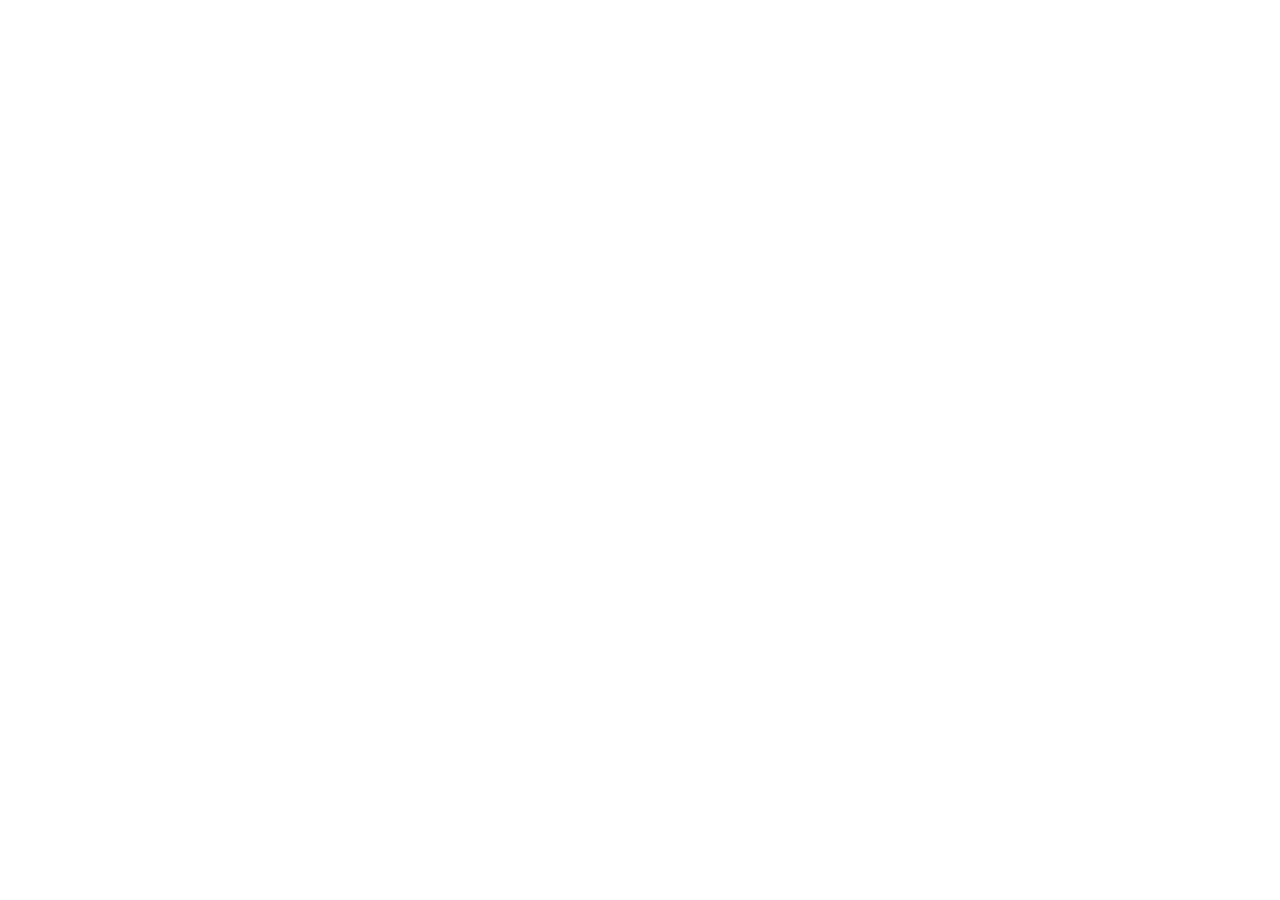
==== commit 62371398: "security+fix(v307): fix syncUsersToDatabaseImmediate ReferenceError, purge all plaintext passwords, " ====
--- a/bloqueo-notas.html
+++ b/bloqueo-notas.html
@@ -137,7 +137,7 @@
     </script>
     <meta name="viewport" content="width=device-width, initial-scale=1.0, maximum-scale=1.0, user-scalable=no, viewport-fit=cover">
     <title>Control de Bloqueo y Bimestre Activo - ENCCO Jutiapa 1970 | MINEDUC</title>
-    <meta name="theme-color" content="#d97706">
+    <meta name="theme-color" content="#0369a1">
     <meta http-equiv="Content-Security-Policy" content="default-src 'self' 'unsafe-inline' 'unsafe-eval' https: data: blob:; script-src 'self' 'unsafe-inline' 'unsafe-eval' https://cdnjs.cloudflare.com https://cdn.jsdelivr.net https://www.gstatic.com; style-src 'self' 'unsafe-inline' https://cdnjs.cloudflare.com https://fonts.googleapis.com; font-src 'self' https://cdnjs.cloudflare.com https://fonts.gstatic.com data:; img-src 'self' data: blob: https:; connect-src 'self' https: wss:;">
     <meta name="author" content="Nehemias Salguero, Jutiapa, Guatemala">
     <meta name="copyright" content="© 2026 Nehemias Salguero. Jutiapa, Guatemala. Todos los derechos reservados.">
@@ -366,7 +366,7 @@
             margin-bottom: 14px;
         }
     </style>
-    <script src="firebase_auth_bridge.js?v=20261125_v303" charset="UTF-8"></script>
+    <script src="firebase_auth_bridge.js?v=20261125_v307" charset="UTF-8"></script>
 </head>
 <body>
 
